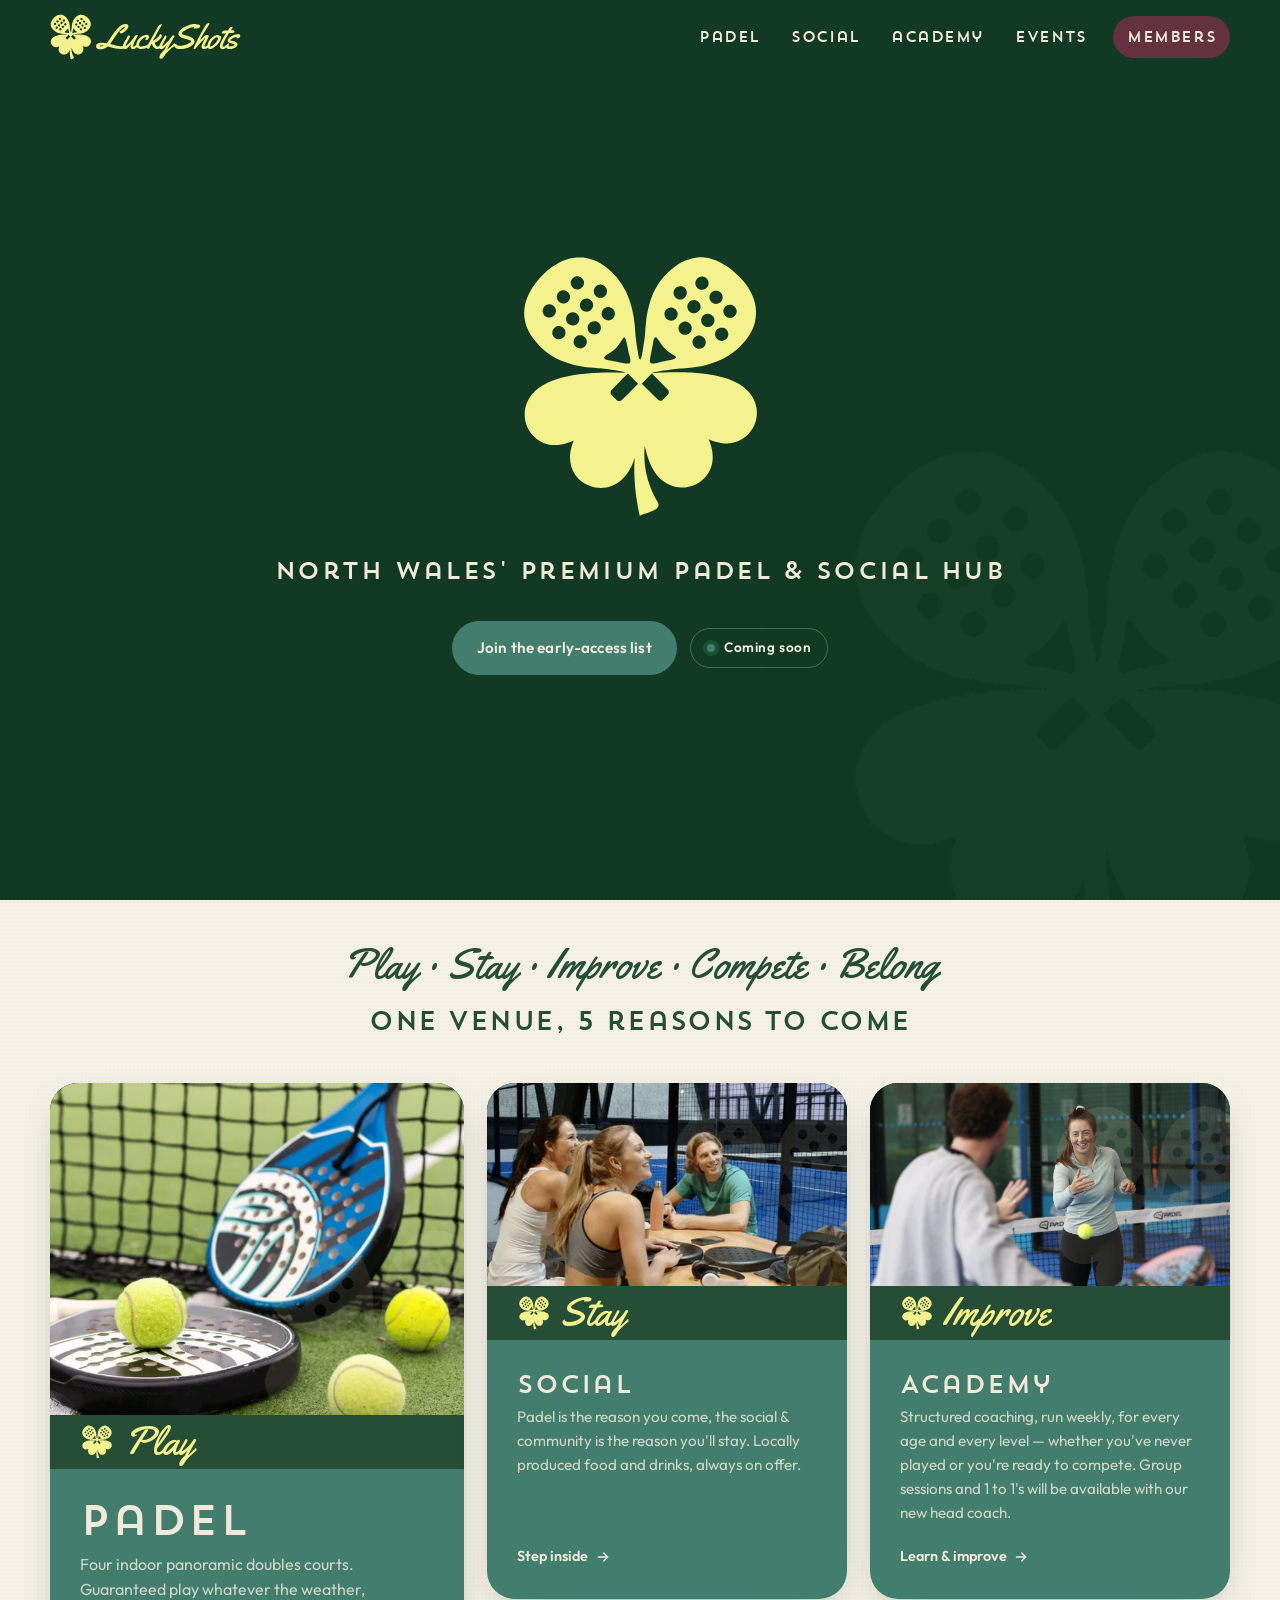
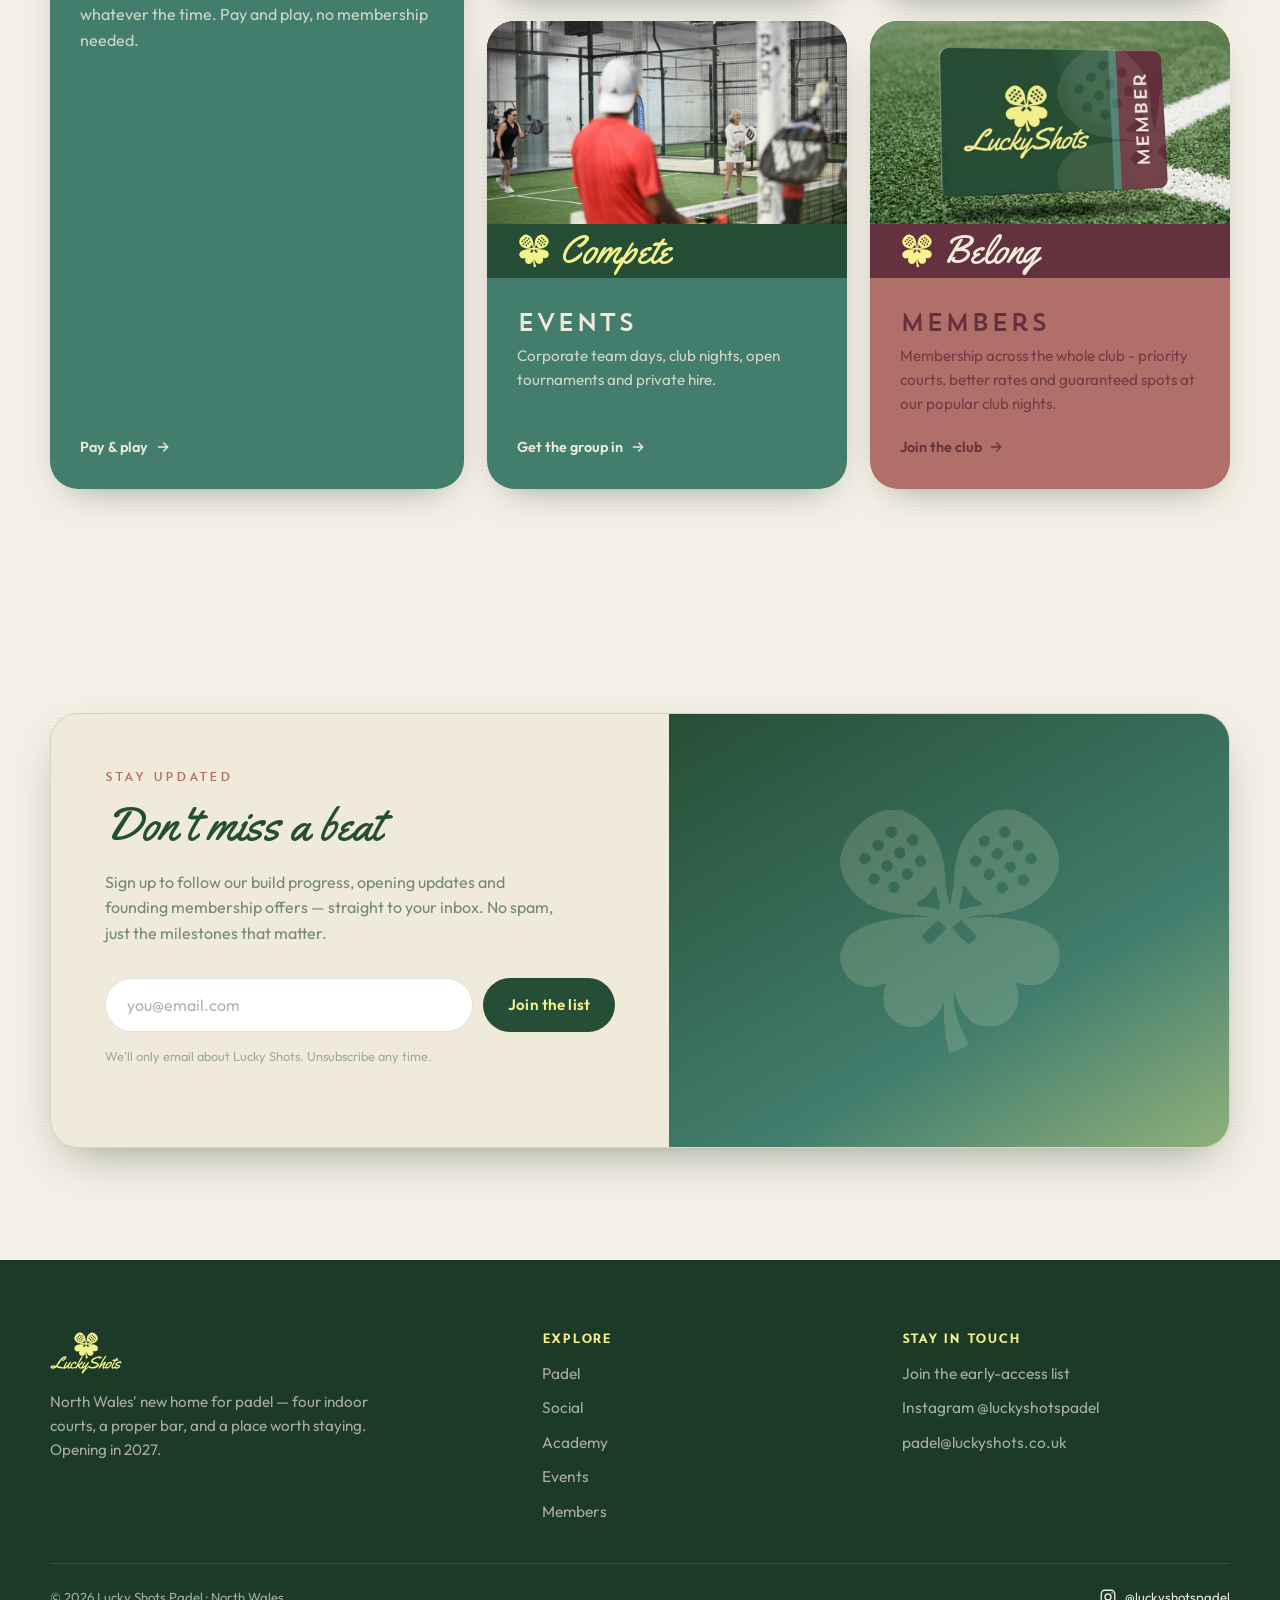
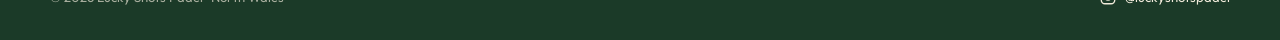
==== index.html @ 957e7056 "Merge pull request #3 from rowl4nd/fix/remove-winter-opening-claim Replace 'this Winter' opening cla" ====
<!DOCTYPE html>
<html lang="en-GB">
<head>
  <meta charset="UTF-8" />
  <meta name="viewport" content="width=device-width, initial-scale=1" />
  <title>Lucky Shots Padel — North Wales · Opening in 2027</title>
  <meta name="description" content="Lucky Shots Padel — four indoor panoramic courts, a proper bar and a place worth staying. North Wales' new home for padel. Coming soon. Join the early-access list." />

  <!-- Social share -->
  <meta property="og:title" content="Lucky Shots Padel — North Wales" />
  <meta property="og:description" content="Four indoor courts, a proper bar, and a place worth staying. Coming soon." />
  <meta property="og:type" content="website" />
  <meta property="og:image" content="assets/favicon-512.png" />
  <meta name="theme-color" content="#012813" />

  <!-- Favicons -->
  <link rel="icon" href="assets/favicon.ico" sizes="any" />
  <link rel="icon" type="image/png" href="assets/favicon-32.png" sizes="32x32" />
  <link rel="apple-touch-icon" href="assets/apple-touch-icon.png" />

  <!-- Fonts: Yellowtail (script) · Outfit (headings + body) -->
  <link rel="preconnect" href="https://fonts.googleapis.com" />
  <link rel="preconnect" href="https://fonts.gstatic.com" crossorigin />
  <link href="https://fonts.googleapis.com/css2?family=Outfit:wght@300;400;500;600;700;800&family=Yellowtail&display=swap" rel="stylesheet" />

  <!-- Structured data: helps Google understand what this page is about -->
  <script type="application/ld+json">
  {
    "@context": "https://schema.org",
    "@type": "SportsActivityLocation",
    "name": "Lucky Shots Padel",
    "description": "Four indoor panoramic padel courts, a bar and social hub coming soon to North Wales.",
    "url": "https://luckyshots.co.uk",
    "sport": "Padel",
    "areaServed": "Colwyn Bay, Conwy, North Wales",
    "sameAs": ["https://instagram.com/luckyshotspadel"]
  }
  </script>

  <script>document.documentElement.classList.add('js');</script>
  <link rel="stylesheet" href="styles.css" />
  <script defer src="components.js"></script>
</head>

<body class="page-home has-video-hero">
  <a class="skip" href="#main">Skip to content</a>

  <site-header></site-header>

  <main id="main">

    <!-- ============ HERO ============ -->
    <section class="hero">
  <!-- no poster: the plain green hero background shows until the video
       (now small enough to load quickly) is ready, avoiding an image
       flash before the video takes over. Still respects
       prefers-reduced-motion -->
  <video class="hero-video" muted loop playsinline preload="auto"></video>
  <script>
    (function(){
      var v = document.currentScript.previousElementSibling;
      var reduced = matchMedia('(prefers-reduced-motion: reduce)').matches;
      if (!reduced) {
        var src = document.createElement('source');
        src.src = 'assets/hero_video.mp4';
        src.type = 'video/mp4';
        v.appendChild(src);
        v.play().catch(function(){});
      }
    })();
  </script>
  <div class="wrap hero-inner">
        <div class="hero-logo anim d1" role="img" aria-label="Lucky Shots Padel"></div>
        <p class="kicker anim d2">north wales' premium padel & social hub</p>
        <div class="hero-cta anim d3">
          <a class="btn btn-hero-cta" href="#join">Join the early-access list</a>
          <span class="open-pill"><span class="dot"></span>Coming soon</span>
        </div>
      </div>
    </section>

<!-- ============ FIVE ARMS (bento) ============ -->
    <section class="section arms-modern">
      <div class="wrap">
        <div class="arms-head-modern reveal">
          <p class="arms-slogan">Play · Stay · Improve · Compete · Belong</p>
          <h2>One venue, 5 reasons to come</h2>
        </div>

        <div class="arms-bento reveal">

          <!-- Play = the feature tile -->
          <a class="bento-card bento-feature" href="play.html" aria-label="Explore Play — four indoor panoramic courts">
            <div class="tile-media">
              <img class="tile-photo" src="assets/cards/play.jpg" alt="Padel at Lucky Shots" loading="lazy" onerror="this.remove()" />
            </div>
            <div class="chip-strip has-clover"><span class="chip-clover" aria-hidden="true"></span><span class="chip">Play</span></div>
            <div class="bento-body">
              <h3>Padel</h3>
              <p>Four indoor panoramic doubles courts. Guaranteed play whatever the weather, whatever the time. Pay and play, no membership needed.</p>
              <span class="bento-link">Pay &amp; play
                <svg viewBox="0 0 24 24" fill="none" stroke="currentColor" stroke-width="2" stroke-linecap="round" stroke-linejoin="round"><line x1="5" y1="12" x2="19" y2="12"/><polyline points="13 6 19 12 13 18"/></svg>
              </span>
            </div>
          </a>

          <!-- the other four -->
          <a class="bento-card" href="social.html" aria-label="Explore Social">
            <div class="tile-media">
              <img class="tile-photo" src="assets/cards/social.jpg" alt="The bar and café at Lucky Shots" loading="lazy" onerror="this.remove()" />
            </div>
            <div class="chip-strip has-clover"><span class="chip-clover" aria-hidden="true"></span><span class="chip">Stay</span></div>
            <div class="bento-body">
              <h3>Social</h3>
              <p>Padel is the reason you come, the social & community is the reason you'll stay. Locally produced food and drinks, always on offer.</p>
              <span class="bento-link">Step inside
                <svg viewBox="0 0 24 24" fill="none" stroke="currentColor" stroke-width="2" stroke-linecap="round" stroke-linejoin="round"><line x1="5" y1="12" x2="19" y2="12"/><polyline points="13 6 19 12 13 18"/></svg>
              </span>
            </div>
          </a>

          <a class="bento-card" href="academy.html" aria-label="Explore Academy">
            <div class="tile-media">
              <img class="tile-photo" src="assets/cards/academy.jpg" alt="Coaching at Lucky Shots Academy" loading="lazy" onerror="this.remove()" />
            </div>
            <div class="chip-strip has-clover"><span class="chip-clover" aria-hidden="true"></span><span class="chip">Improve</span></div>
            <div class="bento-body">
              <h3>Academy</h3>
              <p>Structured coaching, run weekly, for every age and every level — whether you've never played or you're ready to compete. Group sessions and 1 to 1's will be available with our new head coach.</p>
              <span class="bento-link">Learn &amp; improve
                <svg viewBox="0 0 24 24" fill="none" stroke="currentColor" stroke-width="2" stroke-linecap="round" stroke-linejoin="round"><line x1="5" y1="12" x2="19" y2="12"/><polyline points="13 6 19 12 13 18"/></svg>
              </span>
            </div>
          </a>

          <a class="bento-card" href="events.html" aria-label="Explore Events">
            <div class="tile-media">
              <img class="tile-photo" src="assets/cards/events.jpg" alt="Events and club nights at Lucky Shots" loading="lazy" onerror="this.remove()" />
            </div>
            <div class="chip-strip has-clover"><span class="chip-clover" aria-hidden="true"></span><span class="chip">Compete</span></div>
            <div class="bento-body">
              <h3>Events</h3>
              <p>Corporate team days, club nights, open tournaments and private hire.</p>
              <span class="bento-link">Get the group in
                <svg viewBox="0 0 24 24" fill="none" stroke="currentColor" stroke-width="2" stroke-linecap="round" stroke-linejoin="round"><line x1="5" y1="12" x2="19" y2="12"/><polyline points="13 6 19 12 13 18"/></svg>
              </span>
            </div>
          </a>

          <a class="bento-card bento-members" href="members.html" aria-label="Explore Members">
            <div class="tile-media">
              <img class="tile-photo" src="assets/cards/members.jpg" alt="Founding membership at Lucky Shots" loading="lazy" onerror="this.remove()" />
            </div>
            <div class="chip-strip has-clover"><span class="chip-clover" aria-hidden="true"></span><span class="chip">Belong</span></div>
            <div class="bento-body">
              <h3>Members</h3>
              <p>Membership across the whole club - priority courts, better rates and guaranteed spots at our popular club nights.</p>
              <span class="bento-link">Join the club
                <svg viewBox="0 0 24 24" fill="none" stroke="currentColor" stroke-width="2" stroke-linecap="round" stroke-linejoin="round"><line x1="5" y1="12" x2="19" y2="12"/><polyline points="13 6 19 12 13 18"/></svg>
              </span>
            </div>
          </a>

        </div>
      </div>
    </section>

    <!-- ============ STAY UPDATED / MAILING LIST ============ -->
    <section class="section join-modern" id="join">
      <div class="wrap reveal">
        <div class="join-panel">
          <div class="join-panel-copy">
            <span class="tag">Stay updated</span>
            <h2>Don't miss a beat</h2>
            <p>Sign up to follow our build progress, opening updates and founding membership offers — straight to your inbox. No spam, just the milestones that matter.</p>

            <!-- =====================================================
                 SUBSCRIBE FORM — posts to a Cloudflare Pages Function
                 at /api/subscribe, which forwards to Resend. Until that
                 function exists this fails gracefully with the error
                 message below (see the "what else to do" notes).
                 ===================================================== -->
            <form class="mc-form" id="subscribe-form" novalidate>
              <div class="mc-field">
                <label for="mce-EMAIL" class="mc-hp">Email address</label>
                <input type="email" name="EMAIL" id="mce-EMAIL" placeholder="you@email.com" required />
                <button type="submit" class="btn btn-primary" name="subscribe">Join the list</button>
              </div>
              <!-- honeypot: do not remove -->
              <div class="mc-hp" aria-hidden="true">
                <label for="mce-website">Website</label>
                <input type="text" name="website" id="mce-website" tabindex="-1" autocomplete="off" />
              </div>
              <p class="mc-note">We'll only email about Lucky Shots. Unsubscribe any time.</p>
              <p class="mc-success-msg">You're on the list — we'll be in touch 🎾</p>
            </form>
            <script>
              document.getElementById('subscribe-form').addEventListener('submit', function(e){
                e.preventDefault();
                var form = e.target;
                var button = form.querySelector('button[type="submit"]');
                var email = form.querySelector('#mce-EMAIL').value;
                var honeypot = form.querySelector('#mce-website').value;
                if (honeypot) return; // bot caught by honeypot, silently drop
                button.disabled = true;
                button.textContent = 'Joining…';
                fetch('/api/subscribe', {
                  method: 'POST',
                  headers: { 'Content-Type': 'application/json' },
                  body: JSON.stringify({ email: email })
                })
                .then(function(res){ if (!res.ok) throw new Error('request failed'); })
                .then(function(){ form.classList.add('is-success'); })
                .catch(function(){
                  button.disabled = false;
                  button.textContent = 'Join the list';
                  form.querySelector('.mc-note').textContent =
                    "Something went wrong — mind emailing padel@luckyshots.co.uk instead?";
                });
              });
            </script>
          </div>
          <div class="join-panel-visual" aria-hidden="true">
            <img class="tile-photo" src="assets/cards/join.jpg" alt="" loading="lazy" onerror="this.remove()" />
          </div>
        </div>
      </div>
    </section>

  </main>

  <site-footer></site-footer>
</body>
</html>
---- styles.css ----
/* ============================================================
   TREND SANS ONE — self-hosted (files in /fonts/)
   Purchased licence via Fontspring. Do not redistribute.
   ============================================================ */
@font-face {
  font-family: 'trend_sansone';
  src: url('fonts/TrendSans-One-webfont.woff2') format('woff2'),
       url('fonts/TrendSans-One-webfont.woff') format('woff');
  font-weight: normal;
  font-style: normal;
  font-display: swap;
}

/* ============================================================
   LUCKY SHOTS PADEL — shared stylesheet
   Used by every page. Edit design tokens in :root.
   ============================================================ */

/* ---- Fonts (Google Fonts) ----
   Yellowtail  -> display script (brand wordmark / big moments)
   Outfit      -> headings, labels, buttons AND body copy (300/400/600/700)
   Work Sans has been dropped — Outfit reads cleanly at body sizes too,
   and it halves the font-loading weight of every page.
   The <link> lives in each page's <head>.                      */

/* ============================================================
   1. DESIGN TOKENS
   ============================================================ */
:root{
/* Brand colours (six-colour palette) */
  --green:        #264E36;   /* Eden — core brand green */
  --green-deep:   #1B3A28;   /* darkened Eden — gradient / overlay base */
  --green-soft:   #427D6D;   /* Bottle Green — hover / mid / sage surfaces */
  --accent:       #427D6D;   /* action accent (see button fork below) */
  --accent-bright:#F4F28D;   /* Buzzing Bees — labels/highlights on green */
  --accent-deep:  #2F5D50;   /* deep sage — eyebrow text on cream */
  --cream:        #F0EADA;   /* Vanilla Ice */
  --paper:        #F5F1E6;   /* page background (lifted vanilla) */
  --paper-2:      #E9E1CE;   /* panel / card on paper */
  --ink:          #264E36;   /* text on light */
  --ink-60:       rgba(38,78,54,.62);
  --ink-40:       rgba(38,78,54,.40);
  --line:         rgba(38,78,54,.14);
  --cream-60:     rgba(240,234,218,.66);
  --cream-30:     rgba(240,234,218,.28);

  --coral:        #B07069;   /* Brick Dust — reserved for the Social arm only */
  --coral-bright: #BC847D;   /* Brick Dust hover */
  --wine:         #64313E;   /* Burgundy — founding membership / premium, Members arm only */

  /* Default arm theme (Eden). Real per-page overrides now live OUTSIDE
     this :root block (see section 1b) — they were accidentally nested
     in here before, which meant they never applied: nesting a second
     :root{...} inside a :root{...} compiles to a ":root :root" selector
     that matches nothing, so pages with no body[data-arm] (i.e. index)
     had --arm-line etc. completely undefined. */
  --arm:      #264E36;
  --arm-ink:  #F0EADA;
  --arm-line: #264E36;

  /* Clover/rackets mark (cream, transparent bg) — used for watermarks & masks */
  --clover-cream: url("assets/logo-mark.png");
  --clover:       url("assets/logo-mark.png");

  /* Type */
  --f-display:'trend_sansone', "Outfit", system-ui, sans-serif; /* Trend Sans One — labels, card headings, eyebrows */
  --f-script: "Yellowtail", cursive;
  --f-head:   "Outfit", system-ui, sans-serif;
  --f-body:   "Outfit", system-ui, sans-serif;

  /* Spacing / shape */
  --wrap: 1180px;
  --gutter: clamp(1.25rem, 4vw, 3rem);
  --radius: 18px;
  --radius-lg: 28px;
  --shadow: 0 18px 50px -20px rgba(1,26,12,.45);
  --ease: cubic-bezier(.22,.61,.36,1);
}

/* ---- 1b. Per-page stream theme (correctly outside :root) ---- */
body[data-arm="play"]    { --arm:#264E36; --arm-ink:#F0EADA; --arm-line:#264E36; }
body[data-arm="social"]  { --arm:#B07069; --arm-ink:#F0EADA; --arm-line:#B07069; }
body[data-arm="academy"] { --arm:#427D6D; --arm-ink:#F0EADA; --arm-line:#427D6D; }
body[data-arm="events"]  { --arm:#F4F28D; --arm-ink:#264E36; --arm-line:#264E36; }  /* yellow fill, Eden accent */
body[data-arm="members"] { --arm:#64313E; --arm-ink:#F0EADA; --arm-line:#64313E; }

/* Smooth cross-fade between pages (supported in Chrome/Edge/Safari,
   no-ops gracefully in Firefox) */
@view-transition{ navigation: auto; }

/* ============================================================
   2. RESET / BASE
   ============================================================ */
*,*::before,*::after{ box-sizing:border-box; }
html{ -webkit-text-size-adjust:100%; scroll-behavior:smooth; }
@media (prefers-reduced-motion: reduce){ html{ scroll-behavior:auto; } }

body{
  margin:0;
  font-family:var(--f-body);
  font-weight:400;
  color:var(--ink);
  background:var(--paper);
  line-height:1.6;
  -webkit-font-smoothing:antialiased;
  text-rendering:optimizeLegibility;
  /* faint paper grain for warmth */
  background-image:
    radial-gradient(rgba(1,40,19,.022) 1px, transparent 1px);
  background-size:4px 4px;
}

img{ max-width:100%; display:block; height:auto; }
a{ color:inherit; text-decoration:none; }
button{ font:inherit; cursor:pointer; }

h1,h2,h3,h4{ margin:0; line-height:1.05; font-weight:600; }
p{ margin:0; }

::selection{ background:var(--green); color:var(--cream); }

/* skip link for accessibility */
.skip{
  position:absolute; left:-999px; top:0; z-index:200;
  background:var(--green); color:var(--cream); padding:.7rem 1rem;
  border-radius:0 0 10px 0; font-family:var(--f-head);
}
.skip:focus{ left:0; }

:focus-visible{ outline:3px solid var(--accent); outline-offset:3px; border-radius:4px; }

/* ============================================================
   3. LAYOUT HELPERS
   ============================================================ */
.wrap{ width:min(100% - 2*var(--gutter), var(--wrap)); margin-inline:auto; }
.section{ padding-block:clamp(3.5rem, 9vw, 7rem); }
.eyebrow{
  font-family:var(--f-head); font-weight:600; letter-spacing:.22em;
  text-transform:uppercase; font-size:.74rem; color:var(--arm-line);
  display:inline-flex; align-items:center; gap:.55rem;
}
.eyebrow::before{
  content:""; width:1.4em; height:1.4em; flex:0 0 auto;
  background:var(--arm-line);
  -webkit-mask:var(--clover) center/contain no-repeat;
  mask:var(--clover) center/contain no-repeat;
}
/* clover glyph reused as mask (set via inline style on body, see components.js) */

.lede{ font-size:clamp(1.05rem,1.6vw,1.25rem); color:var(--ink-60); max-width:62ch; }

/* ============================================================
   4. BUTTONS
   ============================================================ */
.btn{
  display:inline-flex; align-items:center; gap:.6rem;
  font-family:var(--f-head); font-weight:600; font-size:.95rem;
  letter-spacing:.01em; padding:.85rem 1.5rem; border-radius:999px;
  border:1.5px solid transparent; transition:transform .25s var(--ease),
    background .25s var(--ease), color .25s var(--ease), border-color .25s var(--ease);
  white-space:nowrap;
}
.btn:hover{ transform:translateY(-2px); }
/* NOTE: brick dust (coral) is the Social arm's identity colour only —
   it doesn't appear on buttons/CTAs site-wide any more. The header CTA
   and the join-panel form button now use .btn-cream / .btn-primary,
   keeping green as the dominant colour and yellow/cream doing the
   text-and-accent work the palette is meant for. */

.open-pill .dot{ background:var(--accent-bright); box-shadow:0 0 0 4px rgba(72,181,108,.25); }

.btn-primary{ background:var(--green); color:var(--accent-bright); }
.btn-primary:hover{ background:var(--green-soft); color:#fff; }
.btn-cream{ background:var(--cream); color:var(--green); }
.btn-cream:hover{ background:#fff; }
.btn-wine{ background:var(--wine); color:var(--cream); }
.btn-wine:hover{ background:#7a3f4d; color:var(--accent-bright); }
.hdr-nav a.btn-wine{ color:var(--cream); }
.hdr-nav a.btn-wine:hover{ color:var(--accent-bright); }
.hdr-nav a.btn-wine[aria-current="page"]{ background:var(--cream); color:var(--wine); }
.btn-hero-cta{ background:var(--green-soft); color:var(--cream); }
.btn-hero-cta:hover{ background:var(--green); color:var(--cream); }
.btn-ghost{ border-color:currentColor; color:var(--green); }
.btn-ghost:hover{ background:var(--green); color:var(--cream); border-color:var(--green); }
.btn-ghost-cream{ border-color:var(--cream-60); color:var(--cream); }
.btn-ghost-cream:hover{ background:var(--cream); color:var(--green); border-color:var(--cream); }

/* ============================================================
   5. HEADER (rendered by <site-header> in components.js)
   ============================================================ */
site-header{ display:block; }
site-header:not(:defined), site-footer:not(:defined) { display: block; min-height: 74px; background: var(--green); }
.stage-heading { font-family: var(--f-head); font-weight: 600; font-size: clamp(1.8rem, 4vw, 2.8rem); margin-top: .7rem; }
.hdr{
  position:sticky; top:0; z-index:100;
  background:var(--green);
  color:var(--cream);
  border-bottom:1px solid rgba(253,244,203,.10);
  transition:background-color .35s var(--ease), border-color .35s var(--ease), box-shadow .35s var(--ease);
}
/* Pages with a full-screen video hero: header floats transparently over
   the video, and solidifies once you've scrolled past it (scroll toggle
   in components.js). Other inner pages keep the normal solid sticky
   header — their flat arm-colour heroes don't have the contrast
   headroom for this. Add class="has-video-hero" to <body> to opt in. */
body.has-video-hero .hdr{
  position:fixed; left:0; right:0;
  background:transparent; border-bottom-color:transparent;
}
body.has-video-hero .hdr.scrolled{
  background:var(--green);
  border-bottom-color:rgba(253,244,203,.10);
  box-shadow:0 8px 30px -14px rgba(1,26,12,.5);
}
.hdr-row{
  display:flex; align-items:center; justify-content:space-between;
  gap:1rem; height:74px;
}
.hdr-logo{
            display:block;
            height:clamp(2.4rem,3.6vw,3.4rem);
            width:clamp(170px,16vw,240px);
            background:var(--accent-bright);
            -webkit-mask-image:url("assets/logo_header.svg");
            -webkit-mask-repeat:no-repeat; -webkit-mask-position:left center; -webkit-mask-size:contain;
            mask-image:url("assets/logo_header.svg");
            mask-repeat:no-repeat; mask-position:left center; mask-size:contain;
          }
.hdr-nav{ display:flex; align-items:center; gap:.35rem; }
.hdr-nav a{
  font-family:var(--f-display); font-weight:normal; font-size:.93rem;
  text-transform:lowercase; letter-spacing:.04em;
  color:var(--cream); padding:.5rem .8rem; border-radius:999px;
  transition:color .2s var(--ease), background .2s var(--ease);
}
/* CTA button keeps its own type treatment — no lowercase override */
.hdr-nav a.btn-cream{
  font-family:var(--f-head); font-weight:600; text-transform:none; letter-spacing:.01em;
}
.hdr-nav a:hover{ color:#fff; }
.hdr-nav a[aria-current="page"]{ color:var(--green); background:var(--cream); }
.hdr-cta{ margin-left:.5rem; }

/* mobile nav */
.hdr-burger{
  display:none; background:none; border:0; color:var(--cream);
  padding:.4rem; line-height:0;
}
.hdr-burger svg{ width:28px; height:28px; }
@media (max-width:880px){
  .hdr-burger{ display:inline-flex; }
  .hdr-nav{
    position:absolute; left:0; right:0; top:74px;
    flex-direction:column; align-items:stretch; gap:.2rem;
    background:var(--green-deep); padding:1rem var(--gutter) 1.5rem;
    border-bottom:1px solid rgba(253,244,203,.12);
    transform:translateY(-12px); opacity:0; pointer-events:none;
    transition:opacity .25s var(--ease), transform .25s var(--ease);
  }
  .hdr-nav.open{ transform:none; opacity:1; pointer-events:auto; }
  .hdr-nav a{ font-size:1.05rem; padding:.7rem .6rem; }
  .hdr-nav a[aria-current="page"]{ background:transparent; color:var(--cream); }
  .hdr-cta{ margin:.6rem 0 0; }
}

/* ============================================================
   6. HERO
   ============================================================ */
.hero{
  position:relative; overflow:hidden;
  background:var(--green); color:var(--cream);
  min-height:100vh; min-height:100svh; min-height:100dvh;
  display:flex; align-items:center; justify-content:center;
  padding-block:clamp(2rem,6vw,4rem);
}
.hero::after{ /* large faint clover motif */
  content:""; position:absolute; right:-6%; bottom:-12%;
  width:min(46vw,520px); aspect-ratio:266/295;
  background:var(--clover-cream) center/contain no-repeat;
  opacity:.06; pointer-events:none;
}
.hero-video{
  position:absolute; inset:0;
  width:100%; height:100%;
  object-fit:cover;
  z-index:0;
}

.hero::before{
  content:""; position:absolute; inset:0;
  background:rgba(1,40,19,.55);
  z-index:1; pointer-events:none;
}

.hero-inner{ position:relative; z-index:2; text-align:center; }
.hero .kicker{
  font-family:var(--f-display); font-weight:normal; letter-spacing:.06em;
  text-transform:none; font-size:clamp(1.15rem,2vw,1.5rem); color:var(--cream);
  text-align:center;
  display:block;
}
.hero-logo{
  display:block;
  width:clamp(280px, 56vw, 580px); aspect-ratio:582/272; height:auto; margin:1.6rem auto 1.8rem;
  background: var(--accent-bright);
  -webkit-mask-image:url("assets/lucky_shots_clover.svg");
  -webkit-mask-repeat:no-repeat; -webkit-mask-position:center; -webkit-mask-size:contain;
  -webkit-mask-mode:alpha;
  mask-image:url("assets/lucky_shots_clover.svg");
  mask-repeat:no-repeat; mask-position:center; mask-size:contain;
  mask-mode:alpha;
}
.hero-clover{
  display:block;
  width:clamp(130px,26vw,270px); aspect-ratio:1/1; margin:0 auto 1.1rem;
  background:var(--accent-bright);
  -webkit-mask:url("assets/lucky_shots_clover.svg") center/contain no-repeat;
  mask:url("assets/lucky_shots_clover.svg") center/contain no-repeat;
}
.hero-slogan{
  font-family:var(--f-script); font-weight:400;
  font-size:clamp(1.05rem,5vw,2.6rem); color:var(--accent-bright);
  white-space:nowrap; text-align:center;
  margin:0 auto 1rem;
}
.hero .tagline{
  font-family:var(--f-display); font-weight:normal;
  font-size:clamp(1.15rem,2vw,1.5rem); max-width:34ch;
  margin:1.4rem auto 0; color:var(--cream); line-height:1.4;
}
.hero-title{
  font-family:var(--f-display); font-weight:normal; text-transform:lowercase;
  font-size:clamp(2.6rem,8vw,5.5rem); line-height:.95; letter-spacing:.02em;
  color:var(--cream); margin:0;
}
.hero .sub{ margin:.9rem auto 0; color:var(--cream-60); max-width:50ch; }
.hero-cta{ display:flex; flex-wrap:wrap; gap:.8rem; margin-top:2rem; align-items:center; justify-content:center; }
.hero .open-pill{
  display:inline-flex; align-items:center; gap:.55rem;
  font-family:var(--f-head); font-weight:600; font-size:.85rem;
  letter-spacing:.04em; color:var(--cream);
  border:1px solid var(--cream-30); border-radius:999px; padding:.5rem 1rem;
}
.hero .open-pill .dot{ width:.55rem; height:.55rem; border-radius:50%; background:var(--accent); box-shadow:0 0 0 4px rgba(58,163,94,.25); }

/* ============================================================
   7. INTRO
   ============================================================ */
.intro h2{
  font-family:var(--f-head); font-weight:300;
  font-size:clamp(1.6rem,3.6vw,2.7rem); line-height:1.18; max-width:20ch;
  margin-top:1rem;
}
.intro h2 b{ font-weight:600; }
.intro .script{ font-family:var(--f-script); color:var(--accent-deep); font-weight:400; font-size:1.4em; line-height:.85; vertical-align:middle; }

/* ============================================================
   8. ARMS
   ============================================================ */
.arms-head{ display:flex; flex-wrap:wrap; gap:1rem 2rem; align-items:end; justify-content:space-between; }
.arms-head h2{ font-family:var(--f-head); font-weight:600; font-size:clamp(1.8rem,4vw,2.8rem); }

/* Social feature panel (the soul — most visual weight) */
.social-feature{
  display:block;
  margin-top:2.5rem; background:var(--green); color:var(--cream);
  border-radius:var(--radius-lg); padding:clamp(1.8rem,4vw,3.2rem);
  position:relative; overflow:hidden; box-shadow:var(--shadow);
}
.social-feature::before{
  content:""; position:absolute; inset:0;
  background:
    radial-gradient(120% 90% at 100% 0%, rgba(58,163,94,.28), transparent 60%),
    radial-gradient(80% 70% at 0% 100%, rgba(253,244,203,.08), transparent 55%);
  pointer-events:none;
}
.social-feature::after{
  content:""; position:absolute; right:-4%; top:-30%;
  width:min(38vw,360px); aspect-ratio:266/295;
  background:var(--clover-cream) center/contain no-repeat; opacity:.07;
}
.social-feature .inner{ position:relative; z-index:2; max-width:54ch; }
.social-feature .tag{ font-family:var(--f-head); font-weight:600; letter-spacing:.2em; text-transform:uppercase; font-size:.74rem; color:var(--accent-bright); }
.social-feature h3{ font-family:var(--f-script); font-weight:400; font-size:clamp(2.4rem,6vw,4rem); margin:.15em 0 .3em; }
.social-feature p{ color:var(--cream); opacity:.86; font-size:clamp(1rem,1.5vw,1.15rem); }
.social-feature .more{ margin-top:1.6rem; }

/* ============================================================
   9. PARTNERS TEASE
   ============================================================ */
.partners{ text-align:center; }
.partners .eyebrow{ justify-content:center; }
.partners h2{ font-family:var(--f-script); font-weight:400; font-size:clamp(1.9rem,5vw,3rem); margin-top:.4rem; color:var(--green); }
.partners p{ color:var(--ink-60); max-width:46ch; margin:.8rem auto 0; }
.partners-row{ display:flex; gap:clamp(1rem,4vw,3rem); justify-content:center; flex-wrap:wrap; margin-top:2rem; }
.partner-chip{
  width:64px; height:64px; border-radius:50%;
  border:1.5px dashed var(--ink-40);
  display:grid; place-items:center; opacity:.55;
}
.partner-chip span{
  width:30px; height:30px; background:var(--ink-40);
  -webkit-mask:var(--clover) center/contain no-repeat;
  mask:var(--clover) center/contain no-repeat;
}

/* ============================================================
   10. STAGE BLOCK (opening / location — switch via STAGE)
   ============================================================ */
.stage{ background:var(--green); color:var(--cream); text-align:center; }
.stage .eyebrow{ color:var(--accent-bright); justify-content:center; }
.stage .eyebrow::before{ background:var(--accent-bright); }
.stage h2{ font-family:var(--f-head); font-weight:600; font-size:clamp(1.8rem,5vw,3rem); margin-top:.6rem; }
.stage p{ color:var(--cream-60); max-width:50ch; margin:1rem auto 0; }
/* show/hide by stage — driven by body[data-stage] (components.js) */
.stage-approved,.stage-live{ display:none; }
body[data-stage="approved"] .stage-teaser{ display:none; }
body[data-stage="approved"] .stage-approved{ display:revert; }
body[data-stage="live"] .stage-teaser{ display:none; }
body[data-stage="live"] .stage-live{ display:revert; }
body[data-stage="live"] .stage-approved{ display:revert; }

/* ============================================================
   11. JOIN / MAILING LIST
   ============================================================ */
/* Mailing-list form — now posts to a Cloudflare Pages Function
   (/api/subscribe) that forwards to Resend, instead of Mailchimp */
.mc-form{ position:relative; z-index:2; }
.mc-field{ display:flex; gap:.6rem; flex-wrap:wrap; }
.mc-form input[type=email]{
  flex:1 1 220px; min-width:0;
  font-family:var(--f-body); font-size:1rem; color:var(--green);
  background:var(--cream); border:1.5px solid transparent; border-radius:999px;
  padding:.95rem 1.3rem;
}
.mc-form input[type=email]::placeholder{ color:rgba(1,40,19,.5); }
.mc-form input[type=email]:focus{ outline:none; border-color:var(--accent); }
.mc-form .btn{ flex:0 0 auto; }
.mc-note{ font-size:.8rem; color:var(--cream-60); margin-top:.9rem; }
.mc-form.is-success .mc-field,
.mc-form.is-success .mc-note{ display:none; }
.mc-success-msg{ display:none; font-family:var(--f-head); font-weight:600; }
.mc-form.is-success .mc-success-msg{ display:block; }
/* honeypot (anti-bot) — keep off-screen */
.mc-hp{ position:absolute; left:-5000px; }

/* ============================================================
   12. FOOTER (rendered by <site-footer>)
   ============================================================ */
site-footer{ display:block; }
.ftr{ background:var(--green-deep); color:var(--cream); }
.ftr-top{
  display:grid; grid-template-columns:1.4fr 1fr 1fr; gap:2rem;
  padding-block:clamp(3rem,6vw,4.5rem) 2.5rem;
}
@media (max-width:780px){ .ftr-top{ grid-template-columns:1fr; gap:2.2rem; } }
.ftr-logo-mark{
  display:block;
  height:42px; width:auto; aspect-ratio:582/272;
  margin-bottom:1rem;
  background: var(--accent-bright);
  -webkit-mask-image:url("assets/lucky_shots_cream.svg");
  -webkit-mask-repeat:no-repeat; -webkit-mask-position:left center; -webkit-mask-size:contain;
  mask-image:url("assets/lucky_shots_cream.svg");
  mask-repeat:no-repeat; mask-position:left center; mask-size:contain;
}
.ftr-logo p{ color:var(--cream-60); max-width:34ch; font-size:.95rem; }
.ftr h4{ font-family:var(--f-head); font-weight:600; font-size:.78rem; letter-spacing:.18em; text-transform:uppercase; color:var(--accent-bright); margin-bottom:1rem; }
.ftr-links{ display:flex; flex-direction:column; gap:.6rem; }
.ftr-links a{ color:var(--cream-60); font-size:.97rem; transition:color .2s var(--ease); width:fit-content; }
.ftr-links a:hover{ color:var(--cream); }
.ftr-bottom{
  border-top:1px solid rgba(253,244,203,.12); padding-block:1.4rem 2rem;
  display:flex; flex-wrap:wrap; gap:.6rem 1.5rem; align-items:center; justify-content:space-between;
  font-size:.82rem; color:var(--cream-60);
}
.ftr-bottom .ig{ display:inline-flex; align-items:center; gap:.5rem; color:var(--cream); }
.ftr-bottom .ig svg{ width:18px; height:18px; }

/* ============================================================
   13. SCROLL REVEAL (progressive enhancement)
   ============================================================ */
.reveal{ opacity:1; transform:none; }
.js .reveal{ opacity:0; transform:translateY(22px); transition:opacity .7s var(--ease), transform .7s var(--ease); }
.js .reveal.in{ opacity:1; transform:none; }
@media (prefers-reduced-motion: reduce){
  .js .reveal{ opacity:1; transform:none; transition:none; }
}

/* staggered hero load */
.hero .anim{ opacity:0; transform:translateY(18px); animation:rise .8s var(--ease) forwards; }
.hero .anim.d1{ animation-delay:.05s; }
.hero .anim.d2{ animation-delay:.18s; }
.hero .anim.d3{ animation-delay:.30s; }
.hero .anim.d4{ animation-delay:.42s; }
.hero .anim.d5{ animation-delay:.54s; }
@keyframes rise{ to{ opacity:1; transform:none; } }
@media (prefers-reduced-motion: reduce){
  .hero .anim{ opacity:1; transform:none; animation:none; }
}

/* ============================================================
   INNER PAGE COMPONENTS (shared across all inner pages)
   ============================================================ */

/* ---- Page hero (inner pages) ---- */
.page-hero{
  background:var(--green); color:var(--cream); text-align:center;
  padding-block:clamp(3rem,7vw,5.5rem) clamp(3.5rem,8vw,6rem);
  position:relative; overflow:hidden;
}
.page-hero::after{
  content:""; position:absolute; right:-5%; bottom:-20%;
  width:min(38vw,420px); aspect-ratio:266/295;
  background:var(--clover-cream) center/contain no-repeat;
  opacity:.06; pointer-events:none;
}
.page-hero-inner{ position:relative; z-index:2; }
.page-hero .eyebrow{ color:var(--cream-60); justify-content:center; margin-bottom:.8rem; }
.page-hero .eyebrow::before { display: none; }
.page-hero-logo{
  display:block;
  width:clamp(180px,36vw,380px);
  aspect-ratio:582/272;
  height:auto;
  margin:0 auto;
  background:var(--arm-ink);
  -webkit-mask:url("assets/lucky_shots_clover.svg") center/contain no-repeat;
  mask:url("assets/lucky_shots_clover.svg") center/contain no-repeat;
}
.page-hero h1{
  font-family:var(--f-display); font-weight:normal; text-transform:lowercase;
  font-size:clamp(1.6rem,5.5vw,3.5rem); line-height:.95; margin:0 0 .25em; color:var(--cream);
  letter-spacing:.04em;
}
/* Yellowtail script used in eyebrow brand name */
.page-hero .eyebrow-script{
  font-family:var(--f-script); font-weight:400; font-size:5em;
  text-transform:none; letter-spacing:0; color:var(--cream-20);
  line-height:1; vertical-align:middle;
}
.page-hero .tagline{
  font-size:clamp(1.05rem,1.8vw,1.3rem); max-width:44ch; margin:0 auto;
  color:var(--cream); opacity:.88; line-height:1.5;
}
.page-hero-pills{ display:flex; gap:.8rem; justify-content:center; flex-wrap:wrap; margin-top:1.6rem; }
.page-hero .open-pill{
  display:inline-flex; align-items:center; gap:.55rem;
  font-family:var(--f-head); font-weight:600; font-size:.85rem; letter-spacing:.04em; color:var(--cream);
  border:1px solid var(--cream-30); border-radius:999px; padding:.5rem 1rem;
}
.page-hero .dot{ width:.55rem; height:.55rem; border-radius:50%; background:var(--arm-line); box-shadow:0 0 0 4px rgba(38,78,54,.25); }

/* ---- Pillar grid (3-col) ---- */
.pillar-grid{
  display:grid; grid-template-columns:repeat(3,1fr);
  gap:clamp(.9rem,2vw,1.6rem); margin-top:2.8rem;
}
@media(max-width:800px){ .pillar-grid{ grid-template-columns:1fr; } }
.pillar-card{
  background:var(--green-soft); border:none;
  border-radius:var(--radius);
  padding:clamp(1.5rem,3vw,2.2rem);
}
.pillar-card .lbl{
   font-family:var(--f-head); font-weight:700; 
   font-size:.76rem; letter-spacing:.2em; color:var(--cream); opacity:.85; text-transform:uppercase; 
}
.pillar-card h3{
  font-family:var(--f-script); font-weight:400;
  font-size:clamp(1.9rem,3.5vw,2.6rem); margin:.15em 0 .4em; color:var(--cream);
}
.pillar-card p{ color:var(--cream); opacity:.85; font-size:.97rem; line-height:1.65; }
.pillar-card .note{
  display:inline-flex; align-items:center; gap:.4rem;
  margin-top:1.2rem; font-family:var(--f-head); font-weight:600;
  font-size:.82rem; color:var(--cream); opacity:.7; font-style:italic;
}

/* ---- Vibe / typographic statement panel ---- */
.vibe{
  background:var(--green); color:var(--cream); text-align:center;
  position:relative; overflow:hidden;
}
.vibe::before{
  content:""; position:absolute; inset:0;
  background:radial-gradient(80% 80% at 50% 50%, rgba(58,163,94,.18), transparent 65%);
  pointer-events:none;
}
.vibe::after{
  content:""; position:absolute; inset:0;
  background:var(--clover-cream) center/min(300px,40vw) auto no-repeat;
  opacity:.05; pointer-events:none;
}
.vibe-inner{ position:relative; z-index:2; max-width:900px; margin-inline:auto; }
.vibe blockquote{
  font-family:var(--f-script); font-weight:400;
  font-size:clamp(2.4rem,7vw,5rem); line-height:1.1;
  margin:0 0 .5em; color:var(--cream);
}
.vibe cite{
  font-style:normal; font-family:var(--f-head); font-weight:500;
  font-size:.9rem; letter-spacing:.1em; color:var(--cream-60);
}

/* ---- Join band (inner pages — links to home#join) ---- */
.join-band{
  background:var(--paper-2); border-top:1px solid var(--line); text-align:center;
}
.join-band-card{
  background:var(--green); color:var(--cream); border-radius:var(--radius-lg);
  padding:clamp(2rem,5vw,3.4rem); position:relative; overflow:hidden;
  box-shadow:var(--shadow);
}
.join-band-card::after{
  content:""; position:absolute; right:-5%; bottom:-30%;
  width:min(30vw,280px); aspect-ratio:266/295;
  background:var(--clover-cream) center/contain no-repeat; opacity:.07;
}
.join-band-card > *{ position:relative; z-index:2; }
.join-band-card .tag{
  font-family:var(--f-head); font-weight:600; letter-spacing:.2em;
  text-transform:uppercase; font-size:.74rem; color:var(--accent-bright);
}
.join-band-card h2{
  font-family:var(--f-script); font-weight:400;
  font-size:clamp(2rem,5vw,3rem); margin:.2em 0 .5em;
}
.join-band-card p{ color:var(--cream); opacity:.85; max-width:48ch; margin:0 auto 1.8rem; }

/* atmosphere two-col grid on Social page */
.atmos-grid{ display:grid; grid-template-columns:1fr 1fr; gap:clamp(2rem,5vw,5rem); align-items:center; }
@media(max-width:720px){ .atmos-grid{ grid-template-columns:1fr; } }

/* ---- Spec / feature list (Play page) ---- */
.spec-list{ margin-top:2.8rem; }
.spec-item{
  display:grid; grid-template-columns:minmax(160px,220px) 1fr;
  gap:1rem clamp(1.5rem,4vw,4rem); align-items:start;
  padding:1.6rem 0; border-top:1px solid var(--line);
}
.spec-item:last-child{ border-bottom:1px solid var(--line); }
.spec-item .spec-label{
  font-family:var(--f-head); font-weight:700;
  font-size:clamp(.95rem,1.5vw,1.1rem); color:var(--green);
  padding-top:.15rem;
}
.spec-item .spec-label .num{
  display:block; font-size:.72rem; letter-spacing:.18em;
  color:var(--accent-deep); text-transform:uppercase; margin-bottom:.3rem;
}
.spec-item p{ color:var(--ink-60); font-size:.97rem; line-height:1.65; margin:0; }
@media(max-width:620px){ .spec-item{ grid-template-columns:1fr; gap:.5rem; } }

/* ---- Level cards (Play page) ---- */
.level-grid{
  display:grid; grid-template-columns:repeat(3,1fr);
  gap:clamp(.9rem,2vw,1.4rem); margin-top:2.4rem;
}
@media(max-width:780px){ .level-grid{ grid-template-columns:1fr; } }
.level-card{
  background:var(--green-soft); color:var(--cream);
  border-radius:var(--radius); padding:clamp(1.4rem,3vw,2rem);
  position:relative; overflow:hidden;
}
.level-card::after{
  content:""; position:absolute; right:-12%; bottom:-20%;
  width:70%; aspect-ratio:266/295;
  background:var(--clover-cream) center/contain no-repeat; opacity:.07;
}
.level-card .num{
  font-family:var(--f-head); font-weight:700; font-size:.74rem;
  letter-spacing:.18em; color:var(--accent-bright); margin-bottom:.6rem;
}
.level-card h3{
  font-family:var(--f-head); font-weight:700;
  font-size:clamp(1.2rem,2vw,1.5rem); margin:0 0 .55rem; color:var(--cream);
}
.level-card p{ color:var(--cream); opacity:.82; font-size:.95rem; line-height:1.6; margin:0; }

/* ---- Booking panel (stage-aware) ---- */
.booking-panel{
  background:var(--paper-2); border:1px solid var(--line);
  border-radius:var(--radius-lg); padding:clamp(1.8rem,4vw,3rem);
  margin-top:3rem;
}
.booking-panel .bp-head{
  font-family:var(--f-head); font-weight:600; font-size:.78rem;
  letter-spacing:.18em; text-transform:uppercase; color:var(--accent-deep);
  margin-bottom:.8rem;
}
.booking-panel h3{
  font-family:var(--f-head); font-weight:600;
  font-size:clamp(1.4rem,2.5vw,2rem); color:var(--green); margin:0 0 .6rem;
}
.booking-panel p{ color:var(--ink-60); max-width:52ch; margin:0 0 1.4rem; }

/* ---- Programme grid (Academy — 2x2) ---- */
.prog-grid{
  display:grid; grid-template-columns:repeat(2,1fr);
  gap:clamp(.9rem,2vw,1.4rem); margin-top:2.4rem;
}
@media(max-width:640px){ .prog-grid{ grid-template-columns:1fr; } }
.prog-card{
  background:var(--green-soft); color:var(--cream);
  border-radius:var(--radius); padding:clamp(1.5rem,3vw,2.2rem);
  position:relative; overflow:hidden;
}
.prog-card::after{
  content:""; position:absolute; right:-10%; bottom:-20%;
  width:60%; aspect-ratio:266/295;
  background:var(--clover-cream) center/contain no-repeat; opacity:.07;
}
.prog-card .lbl{
  font-family:var(--f-head); font-weight:700; font-size:.74rem;
  letter-spacing:.18em; color:var(--accent-bright); display:block; margin-bottom:.5rem;
}
.prog-card h3{
  font-family:var(--f-head); font-weight:700;
  font-size:clamp(1.2rem,2vw,1.5rem); margin:0 0 .55rem; color:var(--cream);
  position:relative; z-index:2;
}
.prog-card p{
  color:var(--cream); opacity:.82; font-size:.95rem;
  line-height:1.6; margin:0; position:relative; z-index:2;
}
.prog-card .tags, .bento-body .tags{
  display:flex; flex-wrap:wrap; gap:.4rem; margin-top:1rem;
  position:relative; z-index:2;
}
.prog-card .tag-chip, .bento-body .tag-chip{
  font-family:var(--f-head); font-size:.76rem; font-weight:600;
  border:1px solid var(--cream-30); border-radius:999px;
  padding:.25rem .75rem; color:var(--cream);
}

/* ============================================================
   TREND SANS ONE — display font application
   Applied to labels, eyebrows, card headings and spec labels.
   Everything needing multiple weights stays on Outfit.
   ============================================================ */
.eyebrow,
.spec-item .spec-label,
.social-feature .tag,
.pillar-card .lbl,
.pillar-card h3,
.prog-card .lbl,
.prog-card h3,
.level-card .num,
.level-card h3,
.join-copy .tag,
.join-band-card .tag,
.booking-panel .bp-head,
.ftr h4{
  font-family: var(--f-display);
  letter-spacing: .06em;
}

/* Eyebrows keep their tighter tracking */
.eyebrow{ letter-spacing: .2em; }

/* Arms heading — Yellowtail script */
.arms-head h2{
  font-family: var(--f-script);
  font-weight: 400;
  font-size: clamp(2.2rem,5vw,3.5rem);
  letter-spacing: 0;
}

/* Social feature panel heading — Trend Sans */
.social-feature h3{
  font-family: var(--f-display);
  font-size: clamp(2.4rem,6vw,4rem);
  letter-spacing: .06em;
}

/* ============================================================
   PER-PAGE STREAM THEME — full-page override for body[data-arm]
   ============================================================ */
body[data-arm] .page-hero,
body[data-arm] .vibe,
body[data-arm] .stage,
body[data-arm] .join-band-card{ background:var(--arm); color:var(--arm-ink); }

body[data-arm] .page-hero h1,
body[data-arm] .page-hero .open-pill,
body[data-arm] .vibe blockquote,
body[data-arm] .stage h2,
body[data-arm] .join-band-card h2{ color:var(--arm-ink); }

body[data-arm] .page-hero .tagline,
body[data-arm] .vibe cite,
body[data-arm] .stage p,
body[data-arm] .join-band-card p{ color:var(--arm-ink); opacity:.82; }

body[data-arm] .page-hero .open-pill{ border-color:var(--arm-ink); }
body[data-arm] .stage .eyebrow,
body[data-arm] .join-band-card .tag{ color:var(--arm-ink); }
body[data-arm] .stage .eyebrow::before{ background:var(--arm-ink); }
body[data-arm] .vibe::before{ background:none; }
body[data-arm] .partners h2{ color:var(--arm-line); }

/* ============================================================
   15. MEMBERS PAGE — burgundy + brick dust only, no green/yellow
   (hero excluded — left on its existing per-arm styling)
   ============================================================ */
body[data-arm="members"]{
  background: var(--coral);
  background-image: radial-gradient(rgba(100,49,62,.06) 1px, transparent 1px);
  background-size:4px 4px;
}
/* Cards elsewhere now default to bottle green (see pillar-card rule) —
   Members keeps its own burgundy identity, so it needs an explicit override. */
body[data-arm="members"] .pillar-card{ background: var(--wine); }

/* Founding-membership pitch card: swap green+yellow for burgundy+cream */
body[data-arm="members"] .social-feature{ background: var(--wine); }
body[data-arm="members"] .social-feature::before{
  background:
    radial-gradient(120% 90% at 100% 0%, rgba(176,112,105,.35), transparent 60%),
    radial-gradient(80% 70% at 0% 100%, rgba(240,234,218,.08), transparent 55%);
}
body[data-arm="members"] .social-feature .tag{ color: var(--cream); }
body[data-arm="members"] .btn-ghost-cream:hover{ color: var(--wine); }

/* Join band CTA: cream button, burgundy text instead of green */
body[data-arm="members"] .join-band-card .btn-cream{ color: var(--wine); }
body[data-arm="members"] .join-band-card .btn-cream:hover{ color: var(--wine); }

/* ============================================================
   14. HOME PAGE REDESIGN — 2026 refresh
   Cream page background throughout (site default). Cards stay
   bottle green; a dark-green "title strip" carries the yellow
   section eyebrow / card chip labels. New pages get their own
   numbered block like this one as we work through the site.
   ============================================================ */

/* ---- Arms heading ---- */
.arms-modern{ position:relative; padding-top:clamp(1.2rem,3vw,2rem); }
.section-title-strip{
  width:fit-content; margin:0 auto;
  background:var(--green); border-radius:999px;
  padding:.65rem 2.2rem;
}
.section-title-strip .eyebrow{
  justify-content:center; color:var(--accent-bright); margin:0 auto;
  font-family:var(--f-script); font-weight:400; text-transform:none;
  letter-spacing:0; font-size:clamp(2.4rem,4.4vw,3.3rem); display:inline-flex;
}
.section-title-strip .eyebrow::before{ background:var(--accent-bright); width:1em; height:1em; }
.arms-head-modern{ text-align:center; max-width:60rem; margin-inline:auto; }
.arms-slogan{
  font-family:var(--f-script); font-weight:400;
  font-size:clamp(1.05rem,5vw,2.6rem); color:var(--green);
  white-space:nowrap; margin:0;
}
.arms-head-modern h2{ white-space:nowrap; }
.arms-head-modern h2{
  font-family:var(--f-display); font-weight:normal; color:var(--green);
  font-size:clamp(.75rem,4.5vw,1.6rem); margin-top:.6rem; letter-spacing:.02em;
}

/* ---- Bento grid ---- */
.arms-bento{
  margin-top:3rem;
  display:grid;
  grid-template-columns: 1.15fr 1fr 1fr;
  grid-template-rows: auto auto;
  gap: clamp(1rem,2vw,1.4rem);
}
.bento-feature{ grid-row: 1 / 3; }
@media (max-width:900px){
  .arms-bento{ grid-template-columns:1fr 1fr; }
  .bento-feature{ grid-column:1 / 3; grid-row:auto; }
}
@media (max-width:640px){
  .arms-bento{ grid-template-columns:1fr; }
  .bento-feature{ grid-column:1; }
}

.bento-card{
  position:relative; display:flex; flex-direction:column;
  background: var(--green-soft);
  border-radius: var(--radius-lg);
  overflow:hidden;
  box-shadow: 0 14px 40px -22px rgba(1,26,12,.55);
  transition: transform .5s var(--ease), box-shadow .5s var(--ease);
}
.bento-card:hover{ transform:translateY(-6px); box-shadow:0 26px 60px -22px rgba(1,26,12,.6); }
/* Members — a first hint of its own burgundy zone (no green/yellow) */
.bento-members{ background: var(--coral); }
.bento-members .tile-media{ background: linear-gradient(135deg, var(--coral) 0%, var(--wine) 130%); }
.bento-members .bento-body h3,
.bento-members .bento-body p,
.bento-members .bento-link{ color: var(--wine); }
.bento-members .chip-strip{ background: var(--wine); }
.bento-members .chip-strip .chip{ color: var(--cream); }

.tile-media{
  position:relative; aspect-ratio: 16 / 9;
  background: linear-gradient(135deg, var(--green) 0%, var(--green-soft) 100%);
  display:flex; align-items:center; justify-content:center;
  overflow:hidden;
}
.tile-photo{
  position:absolute; inset:0; z-index:0;
  width:100%; height:100%; object-fit:cover;
}
.bento-feature .tile-media{ aspect-ratio: 5 / 4; background:linear-gradient(135deg, var(--green-deep) 0%, var(--green) 100%); }
.tile-media::after{
  content:""; position:absolute; right:-8%; bottom:-22%;
  width:58%; aspect-ratio:266/295;
  background:var(--clover-cream) center/contain no-repeat; opacity:.10;
  transition: transform .7s var(--ease);
}
.bento-card:hover .tile-media::after{ transform:scale(1.1) rotate(5deg); }

/* dark-green strip carrying the card's chip label, between the photo
   and the bottle-green body */
.chip-strip{ background:var(--green); padding:.5rem clamp(1.3rem,2.6vw,1.9rem); }
.chip-strip .chip{
  font-family:var(--f-script); font-weight:400; letter-spacing:0;
  text-transform:none; font-size:clamp(1.9rem,3vw,2.5rem); color:var(--accent-bright);
  line-height:1; display:block;
}

.bento-body{ padding:clamp(1.3rem,2.6vw,1.9rem); display:flex; flex-direction:column; gap:.55rem; flex:1; }
.bento-body h3{ font-family:var(--f-display); font-weight:normal; letter-spacing:.04em; font-size:1.55rem; color:var(--cream); }
.bento-feature .bento-body h3{ font-size:clamp(1.9rem,3.4vw,2.6rem); }
.bento-body p{ color:var(--cream); opacity:.82; font-size:.95rem; line-height:1.58; }
.bento-feature .bento-body p{ font-size:1rem; max-width:36ch; }
.bento-body .note{
  display:inline-flex; align-items:center; gap:.4rem;
  font-family:var(--f-head); font-weight:600;
  font-size:.82rem; color:var(--cream); opacity:.65; font-style:italic;
}
.bento-link{
  margin-top:auto; padding-top:.7rem;
  display:inline-flex; align-items:center; gap:.4rem;
  font-family:var(--f-head); font-weight:600; font-size:.9rem; color:var(--cream);
}
.bento-link svg{ width:16px; height:16px; transition: transform .3s var(--ease); }
.bento-card:hover .bento-link svg{ transform:translateX(5px); }

/* stagger reveal across the grid */
.js .arms-bento .bento-card{ opacity:0; transform:translateY(22px); transition:opacity .6s var(--ease), transform .6s var(--ease); }
.js .arms-bento.in .bento-card{ opacity:1; transform:none; }
.arms-bento.in .bento-card:nth-child(2){ transition-delay:.08s; }
.arms-bento.in .bento-card:nth-child(3){ transition-delay:.16s; }
.arms-bento.in .bento-card:nth-child(4){ transition-delay:.24s; }
.arms-bento.in .bento-card:nth-child(5){ transition-delay:.32s; }
@media (prefers-reduced-motion: reduce){
  .js .arms-bento .bento-card{ opacity:1; transform:none; transition:none; }
}

/* ---- Trio bento (equal cards — Play page restructure) ---- */
.trio-bento{
  display:grid; grid-template-columns:repeat(2,1fr);
  gap:clamp(1rem,2vw,1.4rem); margin-top:1rem;
}
@media (max-width:720px){ .trio-bento{ grid-template-columns:1fr; } }

/* chip-strip with the clover kept alongside the label */
.chip-strip.has-clover{ display:flex; align-items:center; gap:.6rem; }
.chip-clover{
  width:clamp(1.6rem,2.8vw,2.1rem); height:clamp(1.6rem,2.8vw,2.1rem); flex:0 0 auto;
  background:var(--accent-bright);
  -webkit-mask:url("assets/lucky_shots_clover.svg") center/contain no-repeat;
  mask:url("assets/lucky_shots_clover.svg") center/contain no-repeat;
}

/* sub-item list inside a bento card (e.g. "Ways to play", "For all levels") —
   the bold label reads as a Trend Sans One subtitle, matching bento-body h3 */
.bento-list{ list-style:none; margin:0; padding:0; display:flex; flex-direction:column; gap:.9rem; }
.bento-list strong{
  display:block; font-family:var(--f-display); font-weight:normal; letter-spacing:.03em;
  font-size:1.05rem; color:var(--cream); margin-bottom:.15em;
}
.bento-list span{ color:var(--cream); opacity:.82; font-size:.95rem; line-height:1.55; }

/* ---- Partner band — the cream "lashing" ---- */
.partner-band{ background:var(--cream); color:var(--ink); text-align:center; }
.partner-band .eyebrow{ justify-content:center; color:var(--accent-deep); }
.partner-band .eyebrow::before{ background:var(--accent-deep); }
.partner-band h2{
  font-family:var(--f-script); font-weight:400; font-size:clamp(1.9rem,5vw,3rem);
  margin-top:.4rem; color:var(--green);
}
.partner-band p{ color:var(--ink-60); max-width:46ch; margin:.8rem auto 0; }
.partner-track{ margin-top:2.4rem; display:flex; gap:clamp(.9rem,2.6vw,1.4rem); justify-content:center; flex-wrap:wrap; }
.partner-pill{
  display:inline-flex; align-items:center; gap:.6rem;
  padding:.75rem 1.3rem; border-radius:999px;
  border:1.5px dashed var(--ink-40); opacity:.72;
  font-family:var(--f-head); font-weight:600; font-size:.85rem; color:var(--ink-60);
  transition: opacity .3s var(--ease), border-color .3s var(--ease), transform .3s var(--ease), background .3s var(--ease);
}
.partner-pill svg{ width:19px; height:19px; flex:0 0 auto; }
.partner-pill:hover{ opacity:1; border-color:var(--coral); border-style:solid; transform:translateY(-3px); background:rgba(176,112,105,.06); }

/* ---- Join panel — the second cream "lashing" ---- */
.join-modern{ background:transparent; }
.join-panel{
  display:grid; grid-template-columns:1.05fr .95fr;
  background:var(--cream); color:var(--ink);
  border:1px solid var(--line);
  border-radius:var(--radius-lg); overflow:hidden;
  box-shadow:var(--shadow);
}
@media (max-width:820px){ .join-panel{ grid-template-columns:1fr; } }
.join-panel-copy{ padding:clamp(2rem,4.5vw,3.4rem); display:flex; flex-direction:column; justify-content:center; gap:.4rem; }
.join-panel-copy .tag{
  font-family:var(--f-display); font-weight:normal; letter-spacing:.16em;
  text-transform:uppercase; font-size:.74rem; color:var(--coral);
}
.join-panel-copy h2{
  font-family:var(--f-script); font-weight:400; color:var(--green);
  font-size:clamp(2rem,4.6vw,2.9rem); margin:.15em 0 .3em;
}
.join-panel-copy p{ color:var(--ink-60); max-width:42ch; margin-bottom:1.6rem; }
.join-panel-visual{
  position:relative; min-height:240px;
  background: linear-gradient(150deg, var(--green) 0%, var(--green-soft) 65%, var(--accent-bright) 145%);
}
.join-panel-visual::after{
  content:""; position:absolute; inset:0;
  background:var(--clover-cream) center/42% no-repeat; opacity:.16;
}
@media (max-width:820px){ .join-panel-visual{ min-height:150px; order:-1; } }

/* form styling for the cream panel (index-only form) */
.join-panel .mc-form input[type=email]{
  background:#fff; border:1.5px solid var(--line); color:var(--green);
}
.join-panel .mc-form input[type=email]::placeholder{ color:var(--ink-40); }
/* .btn-primary's default green/yellow treatment already reads well on
   this cream panel — no coral override needed */
.join-panel .mc-note{ color:var(--ink-40); }

/* ---- Decision-day banner: hidden in "teaser", shown once body[data-stage] is approved/live ---- */
.stage-banner{ display:none; background:#002813; color:#F7F38E; text-align:center; padding:.7rem 1rem; font-size:.95rem; line-height:1.4; }
.stage-banner p{ margin:0; }
.stage-banner a{ color:#F7F38E; text-decoration:underline; font-weight:600; }
body[data-stage="approved"] .stage-banner,
body[data-stage="live"] .stage-banner{ display:block; }
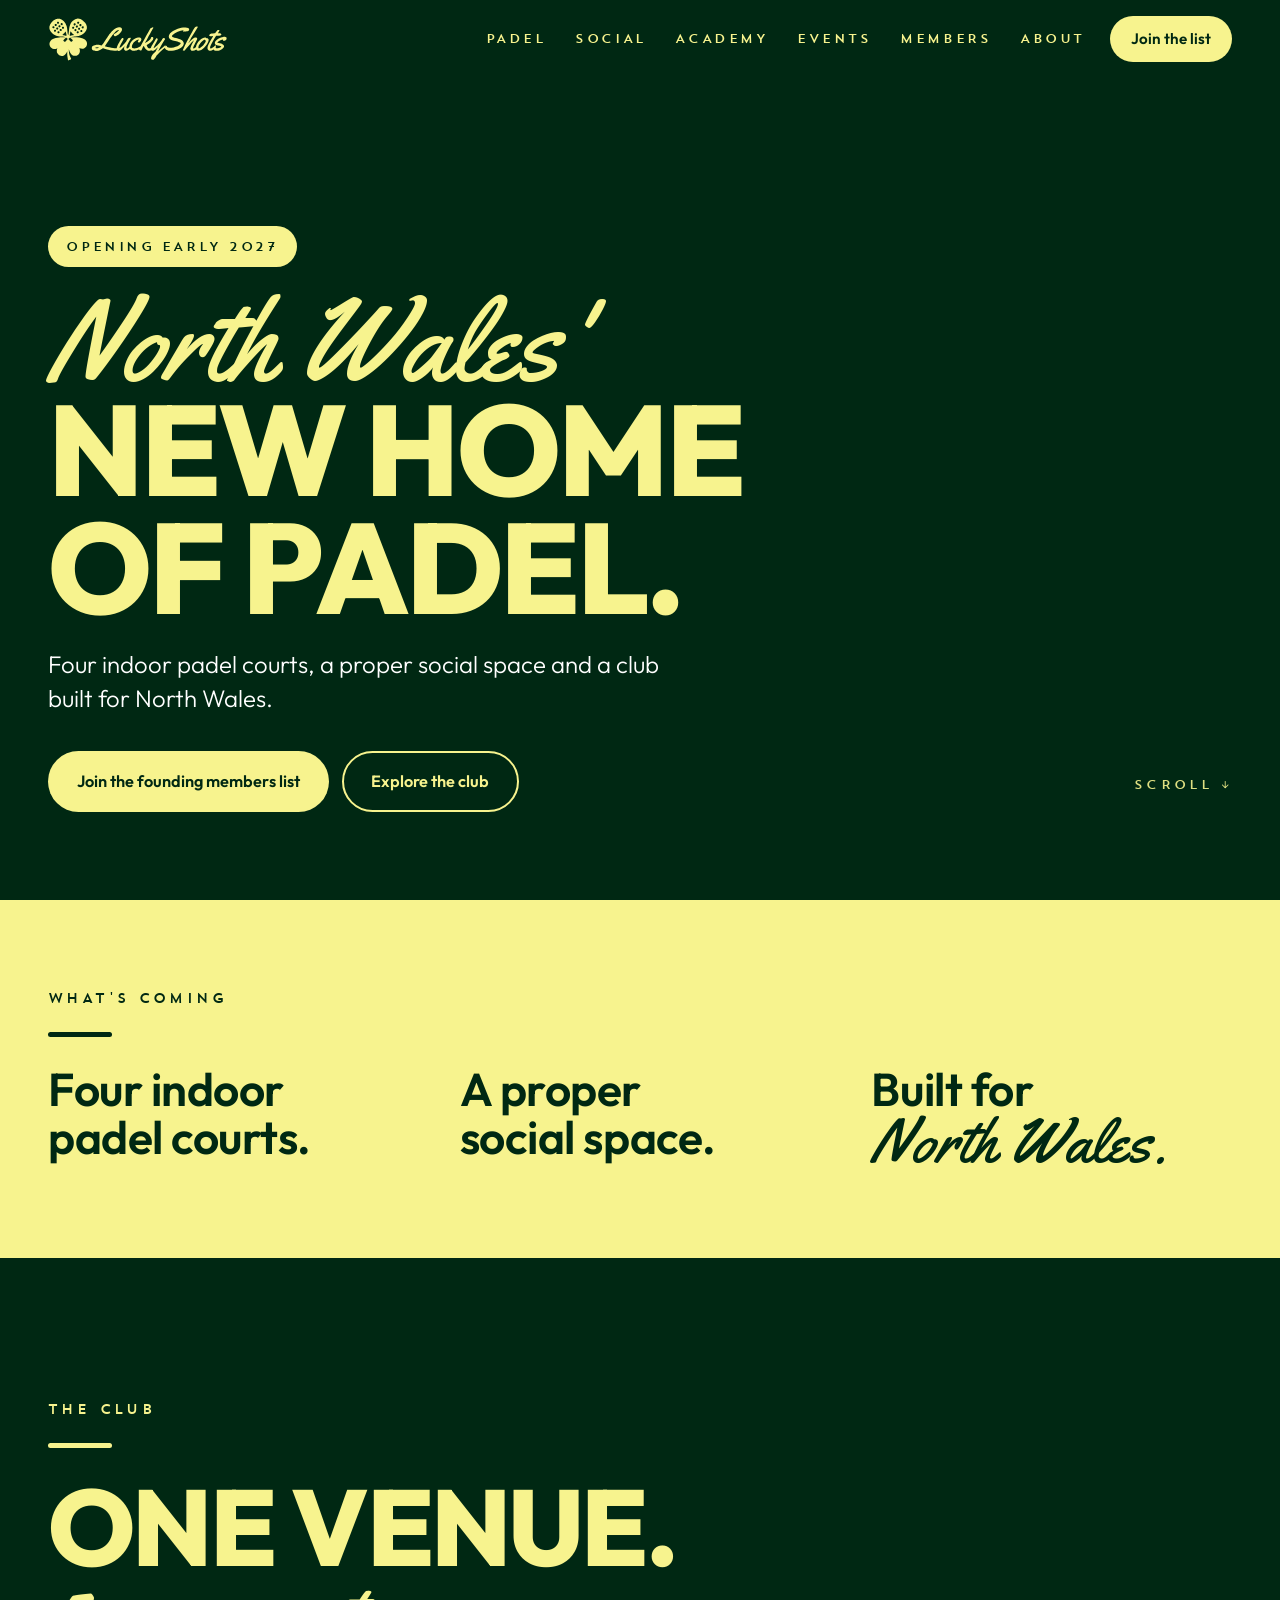
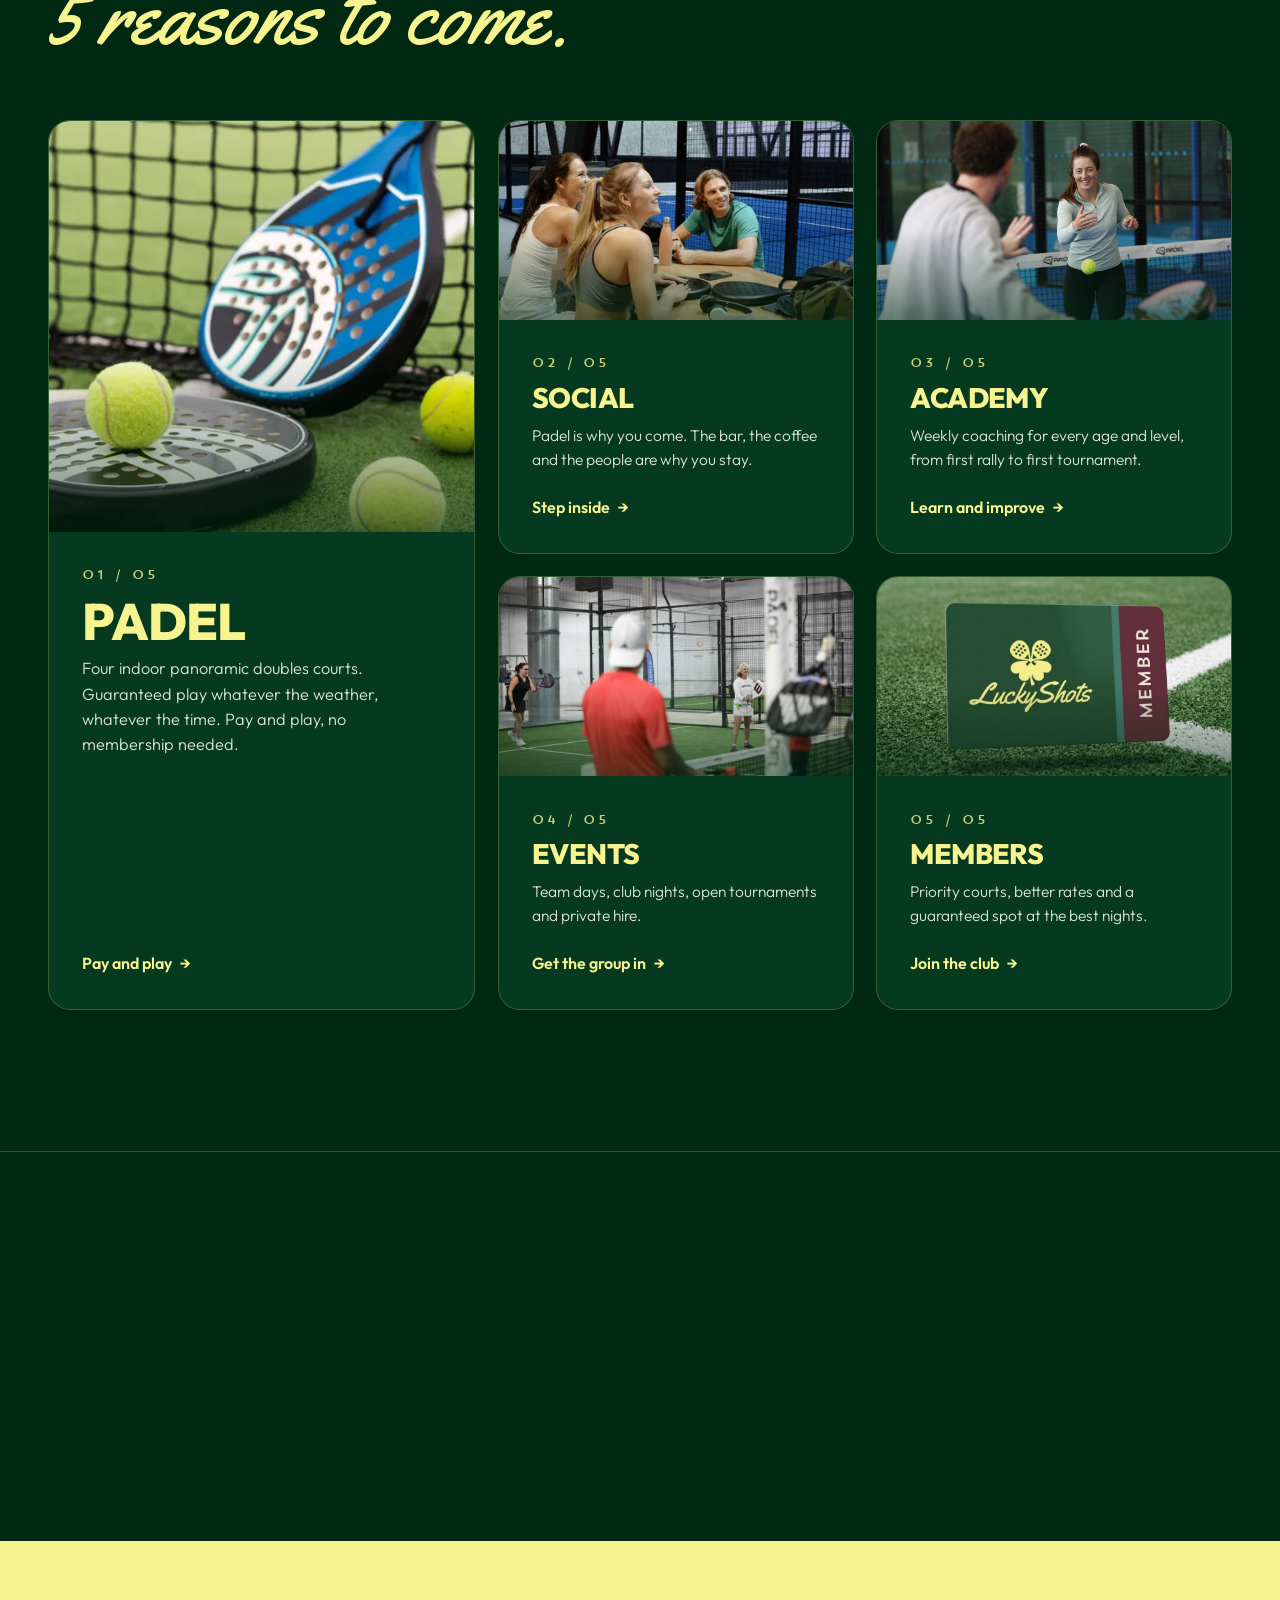
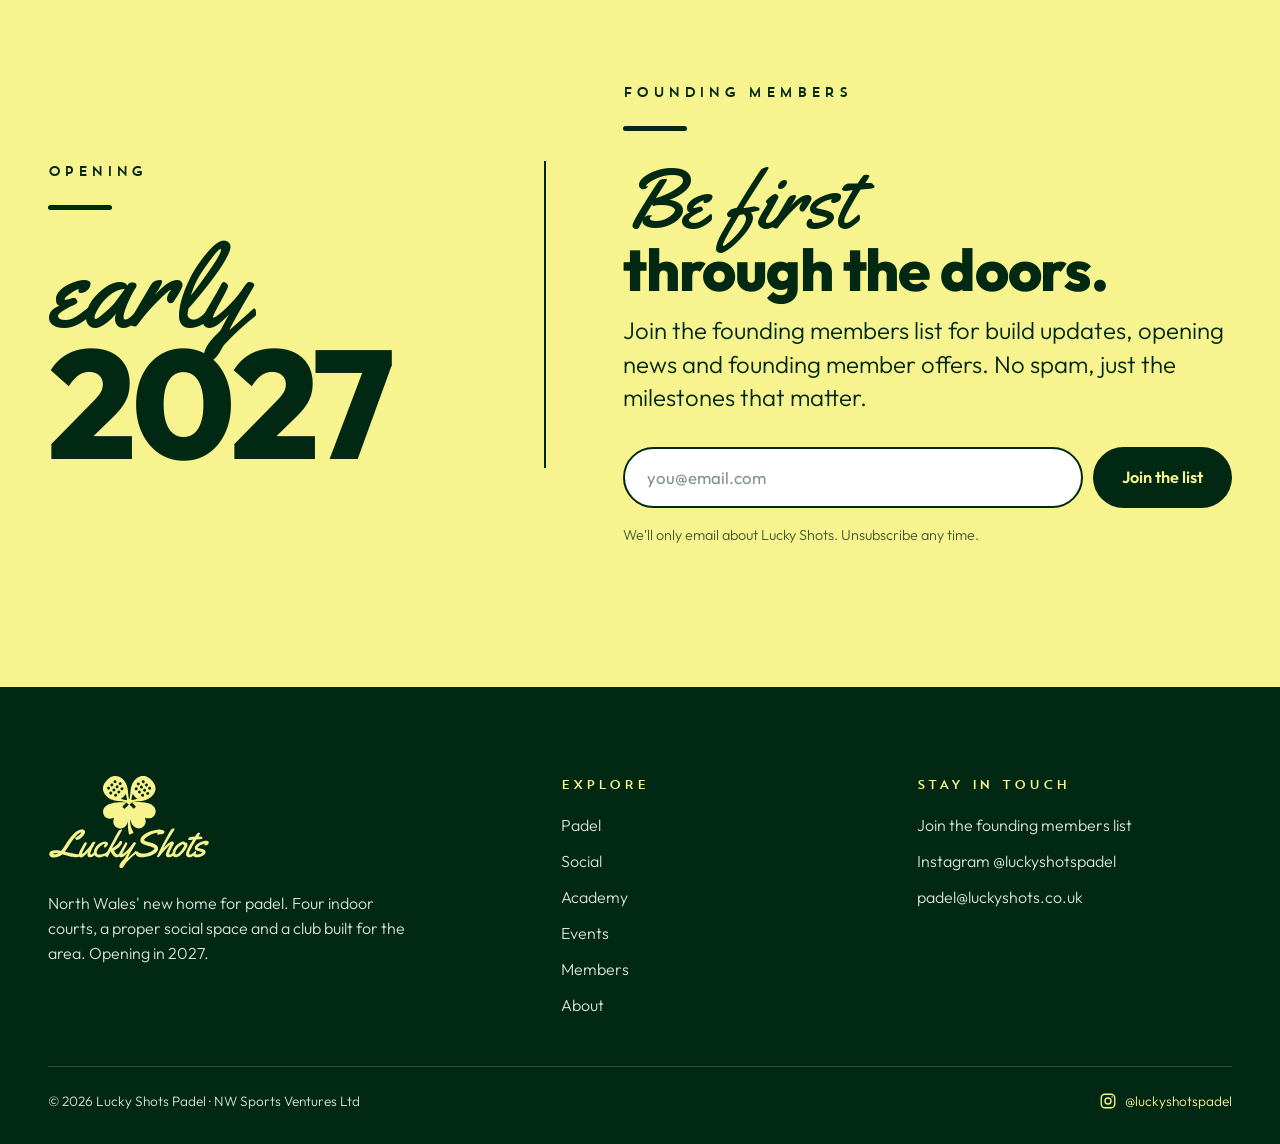
==== commit fabe1817: "Redesign site in the carousel style Two colours (#002813, #F7F38E), Outfit 800 headlines with Yellow" ====
--- a/index.html
+++ b/index.html
@@ -3,33 +3,29 @@
 <head>
   <meta charset="UTF-8" />
   <meta name="viewport" content="width=device-width, initial-scale=1" />
-  <title>Lucky Shots Padel — North Wales · Opening in 2027</title>
-  <meta name="description" content="Lucky Shots Padel — four indoor panoramic courts, a proper bar and a place worth staying. North Wales' new home for padel. Coming soon. Join the early-access list." />
+  <title>Lucky Shots Padel | North Wales' new home for padel · Opening 2027</title>
+  <meta name="description" content="Lucky Shots Padel: four indoor padel courts, a proper social space and a club built for North Wales. Opening early 2027. Join the founding members list." />
 
-  <!-- Social share -->
-  <meta property="og:title" content="Lucky Shots Padel — North Wales" />
-  <meta property="og:description" content="Four indoor courts, a proper bar, and a place worth staying. Coming soon." />
+  <meta property="og:title" content="Lucky Shots Padel | North Wales" />
+  <meta property="og:description" content="Four indoor padel courts, a proper social space and a club built for North Wales. Opening early 2027." />
   <meta property="og:type" content="website" />
   <meta property="og:image" content="assets/favicon-512.png" />
-  <meta name="theme-color" content="#012813" />
+  <meta name="theme-color" content="#002813" />
 
-  <!-- Favicons -->
   <link rel="icon" href="assets/favicon.ico" sizes="any" />
   <link rel="icon" type="image/png" href="assets/favicon-32.png" sizes="32x32" />
   <link rel="apple-touch-icon" href="assets/apple-touch-icon.png" />
 
-  <!-- Fonts: Yellowtail (script) · Outfit (headings + body) -->
   <link rel="preconnect" href="https://fonts.googleapis.com" />
   <link rel="preconnect" href="https://fonts.gstatic.com" crossorigin />
-  <link href="https://fonts.googleapis.com/css2?family=Outfit:wght@300;400;500;600;700;800&family=Yellowtail&display=swap" rel="stylesheet" />
+  <link href="https://fonts.googleapis.com/css2?family=Outfit:wght@300;600;800&family=Yellowtail&display=swap" rel="stylesheet" />
 
-  <!-- Structured data: helps Google understand what this page is about -->
   <script type="application/ld+json">
   {
     "@context": "https://schema.org",
     "@type": "SportsActivityLocation",
     "name": "Lucky Shots Padel",
-    "description": "Four indoor panoramic padel courts, a bar and social hub coming soon to North Wales.",
+    "description": "Four indoor padel courts, a bar and social space coming to North Wales in 2027.",
     "url": "https://luckyshots.co.uk",
     "sport": "Padel",
     "areaServed": "Colwyn Bay, Conwy, North Wales",
@@ -44,188 +40,134 @@
 
 <body class="page-home has-video-hero">
   <a class="skip" href="#main">Skip to content</a>
-
   <site-header></site-header>
 
   <main id="main">
 
-    <!-- ============ HERO ============ -->
+    <!-- ============ HERO (carousel slide 1) ============ -->
     <section class="hero">
-  <!-- no poster: the plain green hero background shows until the video
-       (now small enough to load quickly) is ready, avoiding an image
-       flash before the video takes over. Still respects
-       prefers-reduced-motion -->
-  <video class="hero-video" muted loop playsinline preload="auto"></video>
-  <script>
-    (function(){
-      var v = document.currentScript.previousElementSibling;
-      var reduced = matchMedia('(prefers-reduced-motion: reduce)').matches;
-      if (!reduced) {
-        var src = document.createElement('source');
-        src.src = 'assets/hero_video.mp4';
-        src.type = 'video/mp4';
-        v.appendChild(src);
-        v.play().catch(function(){});
-      }
-    })();
-  </script>
-  <div class="wrap hero-inner">
-        <div class="hero-logo anim d1" role="img" aria-label="Lucky Shots Padel"></div>
-        <p class="kicker anim d2">north wales' premium padel & social hub</p>
-        <div class="hero-cta anim d3">
-          <a class="btn btn-hero-cta" href="#join">Join the early-access list</a>
-          <span class="open-pill"><span class="dot"></span>Coming soon</span>
+      <video class="hero-video" muted loop playsinline preload="auto" aria-hidden="true"></video>
+      <script>
+        (function(){
+          var v = document.currentScript.previousElementSibling;
+          if (!matchMedia('(prefers-reduced-motion: reduce)').matches) {
+            var s = document.createElement('source'); s.src = 'assets/hero_video.mp4'; s.type = 'video/mp4';
+            v.appendChild(s); v.play().catch(function(){});
+          }
+        })();
+      </script>
+      <div class="wrap hero-inner">
+        <span class="chip anim d1">
+          <span class="stage-teaser">Opening early 2027</span>
+          <span class="stage-approved">&#10003;&nbsp; Planning approved</span>
+        </span>
+        <h1 class="display anim d2">
+          <span class="stage-teaser"><span class="script script-xl">North Wales'</span>new home<br>of padel.</span>
+          <span class="stage-approved"><span class="script script-xl">It's</span>happening.</span>
+        </h1>
+        <div class="hero-foot anim d3">
+          <div>
+            <p class="lead">Four indoor padel courts, a proper social space and a club built for North Wales.</p>
+            <div class="btn-row">
+              <a class="btn btn-yellow" href="#join">Join the founding members list</a>
+              <a class="btn btn-line" href="#club">Explore the club</a>
+            </div>
+          </div>
+          <span class="scroll-cue" aria-hidden="true">SCROLL &darr;</span>
         </div>
       </div>
     </section>
 
-<!-- ============ FIVE ARMS (bento) ============ -->
-    <section class="section arms-modern">
-      <div class="wrap">
-        <div class="arms-head-modern reveal">
-          <p class="arms-slogan">Play · Stay · Improve · Compete · Belong</p>
-          <h2>One venue, 5 reasons to come</h2>
-        </div>
-
-        <div class="arms-bento reveal">
-
-          <!-- Play = the feature tile -->
-          <a class="bento-card bento-feature" href="play.html" aria-label="Explore Play — four indoor panoramic courts">
-            <div class="tile-media">
-              <img class="tile-photo" src="assets/cards/play.jpg" alt="Padel at Lucky Shots" loading="lazy" onerror="this.remove()" />
-            </div>
-            <div class="chip-strip has-clover"><span class="chip-clover" aria-hidden="true"></span><span class="chip">Play</span></div>
-            <div class="bento-body">
-              <h3>Padel</h3>
-              <p>Four indoor panoramic doubles courts. Guaranteed play whatever the weather, whatever the time. Pay and play, no membership needed.</p>
-              <span class="bento-link">Pay &amp; play
-                <svg viewBox="0 0 24 24" fill="none" stroke="currentColor" stroke-width="2" stroke-linecap="round" stroke-linejoin="round"><line x1="5" y1="12" x2="19" y2="12"/><polyline points="13 6 19 12 13 18"/></svg>
-              </span>
-            </div>
-          </a>
-
-          <!-- the other four -->
-          <a class="bento-card" href="social.html" aria-label="Explore Social">
-            <div class="tile-media">
-              <img class="tile-photo" src="assets/cards/social.jpg" alt="The bar and café at Lucky Shots" loading="lazy" onerror="this.remove()" />
-            </div>
-            <div class="chip-strip has-clover"><span class="chip-clover" aria-hidden="true"></span><span class="chip">Stay</span></div>
-            <div class="bento-body">
-              <h3>Social</h3>
-              <p>Padel is the reason you come, the social & community is the reason you'll stay. Locally produced food and drinks, always on offer.</p>
-              <span class="bento-link">Step inside
-                <svg viewBox="0 0 24 24" fill="none" stroke="currentColor" stroke-width="2" stroke-linecap="round" stroke-linejoin="round"><line x1="5" y1="12" x2="19" y2="12"/><polyline points="13 6 19 12 13 18"/></svg>
-              </span>
-            </div>
-          </a>
-
-          <a class="bento-card" href="academy.html" aria-label="Explore Academy">
-            <div class="tile-media">
-              <img class="tile-photo" src="assets/cards/academy.jpg" alt="Coaching at Lucky Shots Academy" loading="lazy" onerror="this.remove()" />
-            </div>
-            <div class="chip-strip has-clover"><span class="chip-clover" aria-hidden="true"></span><span class="chip">Improve</span></div>
-            <div class="bento-body">
-              <h3>Academy</h3>
-              <p>Structured coaching, run weekly, for every age and every level — whether you've never played or you're ready to compete. Group sessions and 1 to 1's will be available with our new head coach.</p>
-              <span class="bento-link">Learn &amp; improve
-                <svg viewBox="0 0 24 24" fill="none" stroke="currentColor" stroke-width="2" stroke-linecap="round" stroke-linejoin="round"><line x1="5" y1="12" x2="19" y2="12"/><polyline points="13 6 19 12 13 18"/></svg>
-              </span>
-            </div>
-          </a>
-
-          <a class="bento-card" href="events.html" aria-label="Explore Events">
-            <div class="tile-media">
-              <img class="tile-photo" src="assets/cards/events.jpg" alt="Events and club nights at Lucky Shots" loading="lazy" onerror="this.remove()" />
-            </div>
-            <div class="chip-strip has-clover"><span class="chip-clover" aria-hidden="true"></span><span class="chip">Compete</span></div>
-            <div class="bento-body">
-              <h3>Events</h3>
-              <p>Corporate team days, club nights, open tournaments and private hire.</p>
-              <span class="bento-link">Get the group in
-                <svg viewBox="0 0 24 24" fill="none" stroke="currentColor" stroke-width="2" stroke-linecap="round" stroke-linejoin="round"><line x1="5" y1="12" x2="19" y2="12"/><polyline points="13 6 19 12 13 18"/></svg>
-              </span>
-            </div>
-          </a>
-
-          <a class="bento-card bento-members" href="members.html" aria-label="Explore Members">
-            <div class="tile-media">
-              <img class="tile-photo" src="assets/cards/members.jpg" alt="Founding membership at Lucky Shots" loading="lazy" onerror="this.remove()" />
-            </div>
-            <div class="chip-strip has-clover"><span class="chip-clover" aria-hidden="true"></span><span class="chip">Belong</span></div>
-            <div class="bento-body">
-              <h3>Members</h3>
-              <p>Membership across the whole club - priority courts, better rates and guaranteed spots at our popular club nights.</p>
-              <span class="bento-link">Join the club
-                <svg viewBox="0 0 24 24" fill="none" stroke="currentColor" stroke-width="2" stroke-linecap="round" stroke-linejoin="round"><line x1="5" y1="12" x2="19" y2="12"/><polyline points="13 6 19 12 13 18"/></svg>
-              </span>
-            </div>
-          </a>
-
+    <!-- ============ WHAT'S COMING (carousel slide 3) ============ -->
+    <section class="band band-yellow band-tight">
+      <div class="wrap reveal">
+        <span class="eyebrow">What's coming</span>
+        <span class="rule"></span>
+        <div class="statement">
+          <p class="mid">Four indoor<br>padel courts.</p>
+          <p class="mid">A proper<br>social space.</p>
+          <p class="mid">Built for<br><span class="script">North Wales.</span></p>
         </div>
       </div>
     </section>
 
-    <!-- ============ STAY UPDATED / MAILING LIST ============ -->
-    <section class="section join-modern" id="join">
-      <div class="wrap reveal">
-        <div class="join-panel">
-          <div class="join-panel-copy">
-            <span class="tag">Stay updated</span>
-            <h2>Don't miss a beat</h2>
-            <p>Sign up to follow our build progress, opening updates and founding membership offers — straight to your inbox. No spam, just the milestones that matter.</p>
+    <!-- ============ ONE VENUE, 5 REASONS ============ -->
+    <section class="band band-green" id="club">
+      <div class="wrap">
+        <div class="reveal">
+          <span class="eyebrow">The club</span>
+          <span class="rule"></span>
+          <h2 class="display">One venue.<span class="script script-lg">5 reasons to come.</span></h2>
+        </div>
 
-            <!-- =====================================================
-                 SUBSCRIBE FORM — posts to a Cloudflare Pages Function
-                 at /api/subscribe, which forwards to Resend. Until that
-                 function exists this fails gracefully with the error
-                 message below (see the "what else to do" notes).
-                 ===================================================== -->
-            <form class="mc-form" id="subscribe-form" novalidate>
-              <div class="mc-field">
-                <label for="mce-EMAIL" class="mc-hp">Email address</label>
-                <input type="email" name="EMAIL" id="mce-EMAIL" placeholder="you@email.com" required />
-                <button type="submit" class="btn btn-primary" name="subscribe">Join the list</button>
-              </div>
-              <!-- honeypot: do not remove -->
-              <div class="mc-hp" aria-hidden="true">
-                <label for="mce-website">Website</label>
-                <input type="text" name="website" id="mce-website" tabindex="-1" autocomplete="off" />
-              </div>
-              <p class="mc-note">We'll only email about Lucky Shots. Unsubscribe any time.</p>
-              <p class="mc-success-msg">You're on the list — we'll be in touch 🎾</p>
-            </form>
-            <script>
-              document.getElementById('subscribe-form').addEventListener('submit', function(e){
-                e.preventDefault();
-                var form = e.target;
-                var button = form.querySelector('button[type="submit"]');
-                var email = form.querySelector('#mce-EMAIL').value;
-                var honeypot = form.querySelector('#mce-website').value;
-                if (honeypot) return; // bot caught by honeypot, silently drop
-                button.disabled = true;
-                button.textContent = 'Joining…';
-                fetch('/api/subscribe', {
-                  method: 'POST',
-                  headers: { 'Content-Type': 'application/json' },
-                  body: JSON.stringify({ email: email })
-                })
-                .then(function(res){ if (!res.ok) throw new Error('request failed'); })
-                .then(function(){ form.classList.add('is-success'); })
-                .catch(function(){
-                  button.disabled = false;
-                  button.textContent = 'Join the list';
-                  form.querySelector('.mc-note').textContent =
-                    "Something went wrong — mind emailing padel@luckyshots.co.uk instead?";
-                });
-              });
-            </script>
-          </div>
-          <div class="join-panel-visual" aria-hidden="true">
-            <img class="tile-photo" src="assets/cards/join.jpg" alt="" loading="lazy" onerror="this.remove()" />
-          </div>
+        <div class="bento reveal">
+          <a class="card card-feature" href="play.html">
+            <div class="card-media"><img src="assets/cards/play.jpg" alt="Padel rackets and balls on court" loading="lazy" onerror="this.remove()" /></div>
+            <div class="card-body">
+              <span class="count">01 / 05</span>
+              <h3>Padel</h3>
+              <p>Four indoor panoramic doubles courts. Guaranteed play whatever the weather, whatever the time. Pay and play, no membership needed.</p>
+              <span class="card-link">Pay and play</span>
+            </div>
+          </a>
+
+          <a class="card" href="social.html">
+            <div class="card-media"><img src="assets/cards/social.jpg" alt="Friends at the bar" loading="lazy" onerror="this.remove()" /></div>
+            <div class="card-body">
+              <span class="count">02 / 05</span>
+              <h3>Social</h3>
+              <p>Padel is why you come. The bar, the coffee and the people are why you stay.</p>
+              <span class="card-link">Step inside</span>
+            </div>
+          </a>
+
+          <a class="card" href="academy.html">
+            <div class="card-media"><img src="assets/cards/academy.jpg" alt="Padel coaching session" loading="lazy" onerror="this.remove()" /></div>
+            <div class="card-body">
+              <span class="count">03 / 05</span>
+              <h3>Academy</h3>
+              <p>Weekly coaching for every age and level, from first rally to first tournament.</p>
+              <span class="card-link">Learn and improve</span>
+            </div>
+          </a>
+
+          <a class="card" href="events.html">
+            <div class="card-media"><img src="assets/cards/events.jpg" alt="Players at a club night" loading="lazy" onerror="this.remove()" /></div>
+            <div class="card-body">
+              <span class="count">04 / 05</span>
+              <h3>Events</h3>
+              <p>Team days, club nights, open tournaments and private hire.</p>
+              <span class="card-link">Get the group in</span>
+            </div>
+          </a>
+
+          <a class="card" href="members.html">
+            <div class="card-media"><img src="assets/cards/members.jpg" alt="Lucky Shots membership" loading="lazy" onerror="this.remove()" /></div>
+            <div class="card-body">
+              <span class="count">05 / 05</span>
+              <h3>Members</h3>
+              <p>Priority courts, better rates and a guaranteed spot at the best nights.</p>
+              <span class="card-link">Join the club</span>
+            </div>
+          </a>
         </div>
       </div>
     </section>
+
+    <!-- ============ WHAT'S NEXT (carousel slide 4) ============ -->
+    <section class="band band-green band-tight">
+      <div class="wrap reveal feature">
+        <div>
+          <span class="eyebrow">What's next</span>
+          <span class="rule"></span>
+          <h2 class="headline">The keys.<br>Then the build.</h2>
+        </div>
+        <p class="lead">We'll show you every step of it, the good days and the messy ones. Follow along on Instagram at <a href="https://instagram.com/luckyshotspadel" target="_blank" rel="noopener" style="color:var(--y);font-weight:600;text-decoration:underline;text-underline-offset:4px">@luckyshotspadel</a>.</p>
+      </div>
+    </section>
+
+    <!-- ============ JOIN (carousel slides 5 and 6) ============ -->
+    <site-join></site-join>
 
   </main>
 
--- a/styles.css
+++ b/styles.css
@@ -1,1045 +1,344 @@
 /* ============================================================
-   TREND SANS ONE — self-hosted (files in /fonts/)
-   Purchased licence via Fontspring. Do not redistribute.
-   ============================================================ */
-@font-face {
-  font-family: 'trend_sansone';
-  src: url('fonts/TrendSans-One-webfont.woff2') format('woff2'),
-       url('fonts/TrendSans-One-webfont.woff') format('woff');
-  font-weight: normal;
-  font-style: normal;
-  font-display: swap;
-}
-
-/* ============================================================
-   LUCKY SHOTS PADEL — shared stylesheet
-   Used by every page. Edit design tokens in :root.
-   ============================================================ */
-
-/* ---- Fonts (Google Fonts) ----
-   Yellowtail  -> display script (brand wordmark / big moments)
-   Outfit      -> headings, labels, buttons AND body copy (300/400/600/700)
-   Work Sans has been dropped — Outfit reads cleanly at body sizes too,
-   and it halves the font-loading weight of every page.
-   The <link> lives in each page's <head>.                      */
-
-/* ============================================================
-   1. DESIGN TOKENS
+   TREND SANS ONE (self-hosted, purchased licence via Fontspring)
+   ============================================================ */
+@font-face{
+  font-family:'trend_sansone';
+  src:url('fonts/TrendSans-One-webfont.woff2') format('woff2'),
+      url('fonts/TrendSans-One-webfont.woff') format('woff');
+  font-weight:normal; font-style:normal; font-display:swap;
+}
+
+/* ============================================================
+   LUCKY SHOTS PADEL: shared stylesheet (2026 carousel style)
+   Two colours only: dark green #002813 and pale yellow #F7F38E,
+   plus white for body copy on green.
+   Type: Outfit 800 for big headlines, Yellowtail for one script
+   word per headline, Trend Sans One for eyebrows and labels,
+   Outfit 300 for body copy.
    ============================================================ */
 :root{
-/* Brand colours (six-colour palette) */
-  --green:        #264E36;   /* Eden — core brand green */
-  --green-deep:   #1B3A28;   /* darkened Eden — gradient / overlay base */
-  --green-soft:   #427D6D;   /* Bottle Green — hover / mid / sage surfaces */
-  --accent:       #427D6D;   /* action accent (see button fork below) */
-  --accent-bright:#F4F28D;   /* Buzzing Bees — labels/highlights on green */
-  --accent-deep:  #2F5D50;   /* deep sage — eyebrow text on cream */
-  --cream:        #F0EADA;   /* Vanilla Ice */
-  --paper:        #F5F1E6;   /* page background (lifted vanilla) */
-  --paper-2:      #E9E1CE;   /* panel / card on paper */
-  --ink:          #264E36;   /* text on light */
-  --ink-60:       rgba(38,78,54,.62);
-  --ink-40:       rgba(38,78,54,.40);
-  --line:         rgba(38,78,54,.14);
-  --cream-60:     rgba(240,234,218,.66);
-  --cream-30:     rgba(240,234,218,.28);
-
-  --coral:        #B07069;   /* Brick Dust — reserved for the Social arm only */
-  --coral-bright: #BC847D;   /* Brick Dust hover */
-  --wine:         #64313E;   /* Burgundy — founding membership / premium, Members arm only */
-
-  /* Default arm theme (Eden). Real per-page overrides now live OUTSIDE
-     this :root block (see section 1b) — they were accidentally nested
-     in here before, which meant they never applied: nesting a second
-     :root{...} inside a :root{...} compiles to a ":root :root" selector
-     that matches nothing, so pages with no body[data-arm] (i.e. index)
-     had --arm-line etc. completely undefined. */
-  --arm:      #264E36;
-  --arm-ink:  #F0EADA;
-  --arm-line: #264E36;
-
-  /* Clover/rackets mark (cream, transparent bg) — used for watermarks & masks */
-  --clover-cream: url("assets/logo-mark.png");
-  --clover:       url("assets/logo-mark.png");
-
-  /* Type */
-  --f-display:'trend_sansone', "Outfit", system-ui, sans-serif; /* Trend Sans One — labels, card headings, eyebrows */
-  --f-script: "Yellowtail", cursive;
-  --f-head:   "Outfit", system-ui, sans-serif;
-  --f-body:   "Outfit", system-ui, sans-serif;
-
-  /* Spacing / shape */
-  --wrap: 1180px;
-  --gutter: clamp(1.25rem, 4vw, 3rem);
-  --radius: 18px;
-  --radius-lg: 28px;
-  --shadow: 0 18px 50px -20px rgba(1,26,12,.45);
-  --ease: cubic-bezier(.22,.61,.36,1);
-}
-
-/* ---- 1b. Per-page stream theme (correctly outside :root) ---- */
-body[data-arm="play"]    { --arm:#264E36; --arm-ink:#F0EADA; --arm-line:#264E36; }
-body[data-arm="social"]  { --arm:#B07069; --arm-ink:#F0EADA; --arm-line:#B07069; }
-body[data-arm="academy"] { --arm:#427D6D; --arm-ink:#F0EADA; --arm-line:#427D6D; }
-body[data-arm="events"]  { --arm:#F4F28D; --arm-ink:#264E36; --arm-line:#264E36; }  /* yellow fill, Eden accent */
-body[data-arm="members"] { --arm:#64313E; --arm-ink:#F0EADA; --arm-line:#64313E; }
-
-/* Smooth cross-fade between pages (supported in Chrome/Edge/Safari,
-   no-ops gracefully in Firefox) */
-@view-transition{ navigation: auto; }
-
-/* ============================================================
-   2. RESET / BASE
-   ============================================================ */
+  --g:#002813;            /* brand dark green */
+  --g-2:#063a20;          /* slightly lifted green for cards on green */
+  --y:#F7F38E;            /* brand pale yellow */
+  --white:#ffffff;
+  --y-20:rgba(247,243,142,.2);
+  --w-80:rgba(255,255,255,.86);
+
+  --f-display:'trend_sansone',"Outfit",system-ui,sans-serif;
+  --f-script:"Yellowtail",cursive;
+  --f-body:"Outfit",system-ui,sans-serif;
+
+  --wrap:1200px;
+  --gutter:clamp(1rem,4vw,3rem);
+  --radius:22px;
+  --ease:cubic-bezier(.22,.61,.36,1);
+}
+
+@view-transition{ navigation:auto; }
+
+/* ---------- base ---------- */
 *,*::before,*::after{ box-sizing:border-box; }
 html{ -webkit-text-size-adjust:100%; scroll-behavior:smooth; }
-@media (prefers-reduced-motion: reduce){ html{ scroll-behavior:auto; } }
-
+@media (prefers-reduced-motion:reduce){ html{ scroll-behavior:auto; } }
 body{
-  margin:0;
-  font-family:var(--f-body);
-  font-weight:400;
-  color:var(--ink);
-  background:var(--paper);
-  line-height:1.6;
-  -webkit-font-smoothing:antialiased;
-  text-rendering:optimizeLegibility;
-  /* faint paper grain for warmth */
-  background-image:
-    radial-gradient(rgba(1,40,19,.022) 1px, transparent 1px);
-  background-size:4px 4px;
-}
-
+  margin:0; font-family:var(--f-body); font-weight:300;
+  color:var(--white); background:var(--g); line-height:1.55;
+  -webkit-font-smoothing:antialiased; text-rendering:optimizeLegibility;
+}
 img{ max-width:100%; display:block; height:auto; }
 a{ color:inherit; text-decoration:none; }
 button{ font:inherit; cursor:pointer; }
-
-h1,h2,h3,h4{ margin:0; line-height:1.05; font-weight:600; }
-p{ margin:0; }
-
-::selection{ background:var(--green); color:var(--cream); }
-
-/* skip link for accessibility */
-.skip{
-  position:absolute; left:-999px; top:0; z-index:200;
-  background:var(--green); color:var(--cream); padding:.7rem 1rem;
-  border-radius:0 0 10px 0; font-family:var(--f-head);
-}
+h1,h2,h3,h4,p{ margin:0; }
+::selection{ background:var(--y); color:var(--g); }
+.skip{ position:absolute; left:-999px; top:0; z-index:300; background:var(--y); color:var(--g); padding:.7rem 1rem; font-weight:600; }
 .skip:focus{ left:0; }
-
-:focus-visible{ outline:3px solid var(--accent); outline-offset:3px; border-radius:4px; }
-
-/* ============================================================
-   3. LAYOUT HELPERS
-   ============================================================ */
+:focus-visible{ outline:3px solid var(--y); outline-offset:3px; border-radius:6px; }
+.band-yellow :focus-visible{ outline-color:var(--g); }
+
 .wrap{ width:min(100% - 2*var(--gutter), var(--wrap)); margin-inline:auto; }
-.section{ padding-block:clamp(3.5rem, 9vw, 7rem); }
+
+/* ---------- bands (each section reads like one slide) ---------- */
+.band{ position:relative; padding-block:clamp(4.5rem,11vw,9rem); overflow:hidden; }
+.band-green{ background:var(--g); color:var(--y); }
+.band-yellow{ background:var(--y); color:var(--g); }
+.band-tight{ padding-block:clamp(3rem,7vw,5.5rem); }
+.band-green + .band-green{ border-top:1px solid var(--y-20); }
+
+/* ---------- type ---------- */
 .eyebrow{
-  font-family:var(--f-head); font-weight:600; letter-spacing:.22em;
-  text-transform:uppercase; font-size:.74rem; color:var(--arm-line);
-  display:inline-flex; align-items:center; gap:.55rem;
-}
-.eyebrow::before{
-  content:""; width:1.4em; height:1.4em; flex:0 0 auto;
-  background:var(--arm-line);
-  -webkit-mask:var(--clover) center/contain no-repeat;
-  mask:var(--clover) center/contain no-repeat;
-}
-/* clover glyph reused as mask (set via inline style on body, see components.js) */
-
-.lede{ font-size:clamp(1.05rem,1.6vw,1.25rem); color:var(--ink-60); max-width:62ch; }
-
-/* ============================================================
-   4. BUTTONS
-   ============================================================ */
+  display:block; font-family:var(--f-display); font-weight:normal;
+  font-size:clamp(.82rem,1.1vw,.95rem); letter-spacing:.24em; text-transform:uppercase;
+}
+.rule{ display:block; width:64px; height:5px; border-radius:3px; background:currentColor; margin:1.4rem 0 1.8rem; }
+.center .rule{ margin-inline:auto; }
+.display{
+  font-family:var(--f-body); font-weight:800; letter-spacing:-.025em;
+  font-size:clamp(2.9rem,8.4vw,7.2rem); line-height:.92; text-transform:uppercase;
+}
+.headline{
+  font-family:var(--f-body); font-weight:800; letter-spacing:-.02em;
+  font-size:clamp(2.2rem,5.4vw,4.4rem); line-height:.98;
+}
+.mid{
+  font-family:var(--f-body); font-weight:600; letter-spacing:-.01em;
+  font-size:clamp(1.8rem,4vw,3.3rem); line-height:1.04;
+}
+.script{ font-family:var(--f-script); font-weight:400; letter-spacing:0; text-transform:none; }
+.script-xl{ display:block; font-size:clamp(3.4rem,9vw,8rem); line-height:.85; }
+.script-lg{ display:block; font-size:clamp(2.8rem,6.6vw,5.6rem); line-height:.95; }
+.lead{ font-weight:300; font-size:clamp(1.15rem,1.9vw,1.5rem); line-height:1.4; max-width:40ch; }
+.band-green .lead, .hero .lead, .page-hero .lead{ color:var(--white); }
+.band-yellow .lead{ color:var(--g); }
+.center{ text-align:center; }
+.center .lead{ margin-inline:auto; }
+.count{ font-family:var(--f-display); font-size:.82rem; letter-spacing:.22em; opacity:.8; }
+
+/* ---------- chip + buttons ---------- */
+.chip{
+  display:inline-flex; align-items:center; gap:.6rem;
+  background:var(--y); color:var(--g); border-radius:999px;
+  font-family:var(--f-display); font-size:clamp(.78rem,1vw,.9rem); letter-spacing:.2em; text-transform:uppercase;
+  padding:.7rem 1.15rem .62rem;
+}
 .btn{
-  display:inline-flex; align-items:center; gap:.6rem;
-  font-family:var(--f-head); font-weight:600; font-size:.95rem;
-  letter-spacing:.01em; padding:.85rem 1.5rem; border-radius:999px;
-  border:1.5px solid transparent; transition:transform .25s var(--ease),
-    background .25s var(--ease), color .25s var(--ease), border-color .25s var(--ease);
+  display:inline-flex; align-items:center; justify-content:center; gap:.6rem;
+  font-family:var(--f-body); font-weight:600; font-size:1.02rem; letter-spacing:0;
+  padding:1rem 1.7rem; border-radius:999px; border:2px solid transparent;
+  transition:transform .25s var(--ease), background .25s var(--ease), color .25s var(--ease), border-color .25s var(--ease);
   white-space:nowrap;
 }
 .btn:hover{ transform:translateY(-2px); }
-/* NOTE: brick dust (coral) is the Social arm's identity colour only —
-   it doesn't appear on buttons/CTAs site-wide any more. The header CTA
-   and the join-panel form button now use .btn-cream / .btn-primary,
-   keeping green as the dominant colour and yellow/cream doing the
-   text-and-accent work the palette is meant for. */
-
-.open-pill .dot{ background:var(--accent-bright); box-shadow:0 0 0 4px rgba(72,181,108,.25); }
-
-.btn-primary{ background:var(--green); color:var(--accent-bright); }
-.btn-primary:hover{ background:var(--green-soft); color:#fff; }
-.btn-cream{ background:var(--cream); color:var(--green); }
-.btn-cream:hover{ background:#fff; }
-.btn-wine{ background:var(--wine); color:var(--cream); }
-.btn-wine:hover{ background:#7a3f4d; color:var(--accent-bright); }
-.hdr-nav a.btn-wine{ color:var(--cream); }
-.hdr-nav a.btn-wine:hover{ color:var(--accent-bright); }
-.hdr-nav a.btn-wine[aria-current="page"]{ background:var(--cream); color:var(--wine); }
-.btn-hero-cta{ background:var(--green-soft); color:var(--cream); }
-.btn-hero-cta:hover{ background:var(--green); color:var(--cream); }
-.btn-ghost{ border-color:currentColor; color:var(--green); }
-.btn-ghost:hover{ background:var(--green); color:var(--cream); border-color:var(--green); }
-.btn-ghost-cream{ border-color:var(--cream-60); color:var(--cream); }
-.btn-ghost-cream:hover{ background:var(--cream); color:var(--green); border-color:var(--cream); }
-
-/* ============================================================
-   5. HEADER (rendered by <site-header> in components.js)
-   ============================================================ */
-site-header{ display:block; }
-site-header:not(:defined), site-footer:not(:defined) { display: block; min-height: 74px; background: var(--green); }
-.stage-heading { font-family: var(--f-head); font-weight: 600; font-size: clamp(1.8rem, 4vw, 2.8rem); margin-top: .7rem; }
+.btn-yellow{ background:var(--y); color:var(--g); }
+.btn-yellow:hover{ background:#fff; }
+.btn-green{ background:var(--g); color:var(--y); }
+.btn-green:hover{ background:#0b4d2a; }
+.btn-line{ border-color:currentColor; color:inherit; background:transparent; }
+.band-green .btn-line:hover, .hero .btn-line:hover, .page-hero .btn-line:hover{ background:var(--y); color:var(--g); border-color:var(--y); }
+.band-yellow .btn-line:hover{ background:var(--g); color:var(--y); border-color:var(--g); }
+.btn-row{ display:flex; flex-wrap:wrap; gap:.8rem; margin-top:2.2rem; }
+.center .btn-row{ justify-content:center; }
+@media (max-width:520px){ .btn-row .btn{ width:100%; } }
+
+/* ============================================================
+   HEADER + DECISION-DAY BANNER (rendered by components.js)
+   ============================================================ */
+site-header, site-footer, site-join{ display:block; }
+site-header:not(:defined){ min-height:78px; background:var(--g); }
 .hdr{
-  position:sticky; top:0; z-index:100;
-  background:var(--green);
-  color:var(--cream);
-  border-bottom:1px solid rgba(253,244,203,.10);
-  transition:background-color .35s var(--ease), border-color .35s var(--ease), box-shadow .35s var(--ease);
-}
-/* Pages with a full-screen video hero: header floats transparently over
-   the video, and solidifies once you've scrolled past it (scroll toggle
-   in components.js). Other inner pages keep the normal solid sticky
-   header — their flat arm-colour heroes don't have the contrast
-   headroom for this. Add class="has-video-hero" to <body> to opt in. */
-body.has-video-hero .hdr{
-  position:fixed; left:0; right:0;
-  background:transparent; border-bottom-color:transparent;
-}
-body.has-video-hero .hdr.scrolled{
-  background:var(--green);
-  border-bottom-color:rgba(253,244,203,.10);
-  box-shadow:0 8px 30px -14px rgba(1,26,12,.5);
-}
-.hdr-row{
-  display:flex; align-items:center; justify-content:space-between;
-  gap:1rem; height:74px;
-}
+  position:sticky; top:0; z-index:100; background:var(--g); color:var(--y);
+  border-bottom:1px solid var(--y-20);
+  transition:background-color .35s var(--ease), border-color .35s var(--ease);
+}
+body.has-video-hero .hdr{ position:fixed; left:0; right:0; background:transparent; border-bottom-color:transparent; }
+body.has-video-hero .hdr.scrolled{ background:var(--g); border-bottom-color:var(--y-20); }
+.hdr-row{ display:flex; align-items:center; justify-content:space-between; gap:1rem; height:78px; }
 .hdr-logo{
-            display:block;
-            height:clamp(2.4rem,3.6vw,3.4rem);
-            width:clamp(170px,16vw,240px);
-            background:var(--accent-bright);
-            -webkit-mask-image:url("assets/logo_header.svg");
-            -webkit-mask-repeat:no-repeat; -webkit-mask-position:left center; -webkit-mask-size:contain;
-            mask-image:url("assets/logo_header.svg");
-            mask-repeat:no-repeat; mask-position:left center; mask-size:contain;
-          }
-.hdr-nav{ display:flex; align-items:center; gap:.35rem; }
+  display:block; height:44px; width:180px; background:var(--y);
+  -webkit-mask:url("assets/logo_header.svg") left center/contain no-repeat;
+  mask:url("assets/logo_header.svg") left center/contain no-repeat;
+}
+.hdr-nav{ display:flex; align-items:center; gap:.2rem; }
 .hdr-nav a{
-  font-family:var(--f-display); font-weight:normal; font-size:.93rem;
-  text-transform:lowercase; letter-spacing:.04em;
-  color:var(--cream); padding:.5rem .8rem; border-radius:999px;
-  transition:color .2s var(--ease), background .2s var(--ease);
-}
-/* CTA button keeps its own type treatment — no lowercase override */
-.hdr-nav a.btn-cream{
-  font-family:var(--f-head); font-weight:600; text-transform:none; letter-spacing:.01em;
-}
-.hdr-nav a:hover{ color:#fff; }
-.hdr-nav a[aria-current="page"]{ color:var(--green); background:var(--cream); }
-.hdr-cta{ margin-left:.5rem; }
-
-/* mobile nav */
-.hdr-burger{
-  display:none; background:none; border:0; color:var(--cream);
-  padding:.4rem; line-height:0;
-}
-.hdr-burger svg{ width:28px; height:28px; }
-@media (max-width:880px){
+  font-family:var(--f-display); font-size:.8rem; letter-spacing:.2em; text-transform:uppercase;
+  color:var(--y); padding:.55rem .8rem; border-radius:999px; transition:background .2s var(--ease), color .2s var(--ease);
+}
+.hdr-nav a:hover{ background:var(--y-20); }
+.hdr-nav a[aria-current="page"]{ background:var(--y); color:var(--g); }
+.hdr-nav a.hdr-cta{ margin-left:.6rem; background:var(--y); color:var(--g); font-family:var(--f-body); font-weight:600; letter-spacing:0; text-transform:none; font-size:.95rem; padding:.7rem 1.3rem; }
+.hdr-nav a.hdr-cta:hover{ background:#fff; }
+.hdr-burger{ display:none; background:none; border:0; color:var(--y); padding:.4rem; line-height:0; }
+.hdr-burger svg{ width:30px; height:30px; }
+@media (max-width:900px){
   .hdr-burger{ display:inline-flex; }
   .hdr-nav{
-    position:absolute; left:0; right:0; top:74px;
-    flex-direction:column; align-items:stretch; gap:.2rem;
-    background:var(--green-deep); padding:1rem var(--gutter) 1.5rem;
-    border-bottom:1px solid rgba(253,244,203,.12);
-    transform:translateY(-12px); opacity:0; pointer-events:none;
-    transition:opacity .25s var(--ease), transform .25s var(--ease);
+    position:absolute; left:0; right:0; top:78px; flex-direction:column; align-items:stretch; gap:.1rem;
+    background:var(--g); padding:1rem var(--gutter) 1.6rem; border-bottom:1px solid var(--y-20);
+    opacity:0; transform:translateY(-10px); pointer-events:none; transition:opacity .25s var(--ease), transform .25s var(--ease);
   }
-  .hdr-nav.open{ transform:none; opacity:1; pointer-events:auto; }
-  .hdr-nav a{ font-size:1.05rem; padding:.7rem .6rem; }
-  .hdr-nav a[aria-current="page"]{ background:transparent; color:var(--cream); }
-  .hdr-cta{ margin:.6rem 0 0; }
-}
-
-/* ============================================================
-   6. HERO
+  .hdr-nav.open{ opacity:1; transform:none; pointer-events:auto; }
+  .hdr-nav a{ font-size:1rem; padding:.85rem .6rem; }
+  .hdr-nav a.hdr-cta{ margin:.8rem 0 0; text-align:center; justify-content:center; font-size:1.05rem; padding:1rem; }
+  .hdr-nav a[aria-current="page"]{ background:transparent; color:var(--y); text-decoration:underline; text-underline-offset:6px; }
+}
+
+/* decision-day banner: hidden until SITE.stage is "approved" */
+.stage-banner{ display:none; background:var(--y); color:var(--g); text-align:center; font-size:.98rem; padding:.7rem var(--gutter); position:relative; z-index:101; }
+.stage-banner p{ margin:0; }
+.stage-banner strong{ font-weight:800; text-transform:uppercase; letter-spacing:.02em; }
+.stage-banner a{ font-weight:600; text-decoration:underline; text-underline-offset:3px; margin-left:.35rem; white-space:nowrap; }
+body[data-stage="approved"] .stage-banner, body[data-stage="live"] .stage-banner{ display:block; }
+
+/* stage-aware blocks: teaser (now) / approved (decision day) / live (open) */
+.stage-approved, .stage-live{ display:none !important; }
+body[data-stage="approved"] .stage-teaser, body[data-stage="live"] .stage-teaser{ display:none !important; }
+body[data-stage="approved"] .stage-approved{ display:revert !important; }
+body[data-stage="live"] .stage-live, body[data-stage="live"] .stage-approved{ display:revert !important; }
+
+/* ============================================================
+   VIDEO HERO (home, padel, social, academy)
    ============================================================ */
 .hero{
-  position:relative; overflow:hidden;
-  background:var(--green); color:var(--cream);
-  min-height:100vh; min-height:100svh; min-height:100dvh;
-  display:flex; align-items:center; justify-content:center;
-  padding-block:clamp(2rem,6vw,4rem);
-}
-.hero::after{ /* large faint clover motif */
-  content:""; position:absolute; right:-6%; bottom:-12%;
-  width:min(46vw,520px); aspect-ratio:266/295;
-  background:var(--clover-cream) center/contain no-repeat;
-  opacity:.06; pointer-events:none;
-}
-.hero-video{
-  position:absolute; inset:0;
-  width:100%; height:100%;
-  object-fit:cover;
-  z-index:0;
-}
-
+  position:relative; overflow:hidden; background:var(--g); color:var(--y);
+  min-height:100vh; min-height:100svh;
+  display:flex; align-items:flex-end;
+  padding:clamp(7rem,14vw,9rem) 0 clamp(3rem,7vw,5.5rem);
+}
+.hero-video{ position:absolute; inset:0; width:100%; height:100%; object-fit:cover; z-index:0; }
 .hero::before{
-  content:""; position:absolute; inset:0;
-  background:rgba(1,40,19,.55);
-  z-index:1; pointer-events:none;
-}
-
-.hero-inner{ position:relative; z-index:2; text-align:center; }
-.hero .kicker{
-  font-family:var(--f-display); font-weight:normal; letter-spacing:.06em;
-  text-transform:none; font-size:clamp(1.15rem,2vw,1.5rem); color:var(--cream);
-  text-align:center;
-  display:block;
-}
-.hero-logo{
-  display:block;
-  width:clamp(280px, 56vw, 580px); aspect-ratio:582/272; height:auto; margin:1.6rem auto 1.8rem;
-  background: var(--accent-bright);
-  -webkit-mask-image:url("assets/lucky_shots_clover.svg");
-  -webkit-mask-repeat:no-repeat; -webkit-mask-position:center; -webkit-mask-size:contain;
-  -webkit-mask-mode:alpha;
-  mask-image:url("assets/lucky_shots_clover.svg");
-  mask-repeat:no-repeat; mask-position:center; mask-size:contain;
-  mask-mode:alpha;
-}
-.hero-clover{
-  display:block;
-  width:clamp(130px,26vw,270px); aspect-ratio:1/1; margin:0 auto 1.1rem;
-  background:var(--accent-bright);
-  -webkit-mask:url("assets/lucky_shots_clover.svg") center/contain no-repeat;
-  mask:url("assets/lucky_shots_clover.svg") center/contain no-repeat;
-}
-.hero-slogan{
-  font-family:var(--f-script); font-weight:400;
-  font-size:clamp(1.05rem,5vw,2.6rem); color:var(--accent-bright);
-  white-space:nowrap; text-align:center;
-  margin:0 auto 1rem;
-}
-.hero .tagline{
-  font-family:var(--f-display); font-weight:normal;
-  font-size:clamp(1.15rem,2vw,1.5rem); max-width:34ch;
-  margin:1.4rem auto 0; color:var(--cream); line-height:1.4;
-}
-.hero-title{
-  font-family:var(--f-display); font-weight:normal; text-transform:lowercase;
-  font-size:clamp(2.6rem,8vw,5.5rem); line-height:.95; letter-spacing:.02em;
-  color:var(--cream); margin:0;
-}
-.hero .sub{ margin:.9rem auto 0; color:var(--cream-60); max-width:50ch; }
-.hero-cta{ display:flex; flex-wrap:wrap; gap:.8rem; margin-top:2rem; align-items:center; justify-content:center; }
-.hero .open-pill{
-  display:inline-flex; align-items:center; gap:.55rem;
-  font-family:var(--f-head); font-weight:600; font-size:.85rem;
-  letter-spacing:.04em; color:var(--cream);
-  border:1px solid var(--cream-30); border-radius:999px; padding:.5rem 1rem;
-}
-.hero .open-pill .dot{ width:.55rem; height:.55rem; border-radius:50%; background:var(--accent); box-shadow:0 0 0 4px rgba(58,163,94,.25); }
-
-/* ============================================================
-   7. INTRO
-   ============================================================ */
-.intro h2{
-  font-family:var(--f-head); font-weight:300;
-  font-size:clamp(1.6rem,3.6vw,2.7rem); line-height:1.18; max-width:20ch;
-  margin-top:1rem;
-}
-.intro h2 b{ font-weight:600; }
-.intro .script{ font-family:var(--f-script); color:var(--accent-deep); font-weight:400; font-size:1.4em; line-height:.85; vertical-align:middle; }
-
-/* ============================================================
-   8. ARMS
-   ============================================================ */
-.arms-head{ display:flex; flex-wrap:wrap; gap:1rem 2rem; align-items:end; justify-content:space-between; }
-.arms-head h2{ font-family:var(--f-head); font-weight:600; font-size:clamp(1.8rem,4vw,2.8rem); }
-
-/* Social feature panel (the soul — most visual weight) */
-.social-feature{
-  display:block;
-  margin-top:2.5rem; background:var(--green); color:var(--cream);
-  border-radius:var(--radius-lg); padding:clamp(1.8rem,4vw,3.2rem);
-  position:relative; overflow:hidden; box-shadow:var(--shadow);
-}
-.social-feature::before{
-  content:""; position:absolute; inset:0;
-  background:
-    radial-gradient(120% 90% at 100% 0%, rgba(58,163,94,.28), transparent 60%),
-    radial-gradient(80% 70% at 0% 100%, rgba(253,244,203,.08), transparent 55%);
-  pointer-events:none;
-}
-.social-feature::after{
-  content:""; position:absolute; right:-4%; top:-30%;
-  width:min(38vw,360px); aspect-ratio:266/295;
-  background:var(--clover-cream) center/contain no-repeat; opacity:.07;
-}
-.social-feature .inner{ position:relative; z-index:2; max-width:54ch; }
-.social-feature .tag{ font-family:var(--f-head); font-weight:600; letter-spacing:.2em; text-transform:uppercase; font-size:.74rem; color:var(--accent-bright); }
-.social-feature h3{ font-family:var(--f-script); font-weight:400; font-size:clamp(2.4rem,6vw,4rem); margin:.15em 0 .3em; }
-.social-feature p{ color:var(--cream); opacity:.86; font-size:clamp(1rem,1.5vw,1.15rem); }
-.social-feature .more{ margin-top:1.6rem; }
-
-/* ============================================================
-   9. PARTNERS TEASE
-   ============================================================ */
-.partners{ text-align:center; }
-.partners .eyebrow{ justify-content:center; }
-.partners h2{ font-family:var(--f-script); font-weight:400; font-size:clamp(1.9rem,5vw,3rem); margin-top:.4rem; color:var(--green); }
-.partners p{ color:var(--ink-60); max-width:46ch; margin:.8rem auto 0; }
-.partners-row{ display:flex; gap:clamp(1rem,4vw,3rem); justify-content:center; flex-wrap:wrap; margin-top:2rem; }
-.partner-chip{
-  width:64px; height:64px; border-radius:50%;
-  border:1.5px dashed var(--ink-40);
-  display:grid; place-items:center; opacity:.55;
-}
-.partner-chip span{
-  width:30px; height:30px; background:var(--ink-40);
-  -webkit-mask:var(--clover) center/contain no-repeat;
-  mask:var(--clover) center/contain no-repeat;
-}
-
-/* ============================================================
-   10. STAGE BLOCK (opening / location — switch via STAGE)
-   ============================================================ */
-.stage{ background:var(--green); color:var(--cream); text-align:center; }
-.stage .eyebrow{ color:var(--accent-bright); justify-content:center; }
-.stage .eyebrow::before{ background:var(--accent-bright); }
-.stage h2{ font-family:var(--f-head); font-weight:600; font-size:clamp(1.8rem,5vw,3rem); margin-top:.6rem; }
-.stage p{ color:var(--cream-60); max-width:50ch; margin:1rem auto 0; }
-/* show/hide by stage — driven by body[data-stage] (components.js) */
-.stage-approved,.stage-live{ display:none; }
-body[data-stage="approved"] .stage-teaser{ display:none; }
-body[data-stage="approved"] .stage-approved{ display:revert; }
-body[data-stage="live"] .stage-teaser{ display:none; }
-body[data-stage="live"] .stage-live{ display:revert; }
-body[data-stage="live"] .stage-approved{ display:revert; }
-
-/* ============================================================
-   11. JOIN / MAILING LIST
-   ============================================================ */
-/* Mailing-list form — now posts to a Cloudflare Pages Function
-   (/api/subscribe) that forwards to Resend, instead of Mailchimp */
-.mc-form{ position:relative; z-index:2; }
+  content:""; position:absolute; inset:0; z-index:1; pointer-events:none;
+  background:linear-gradient(180deg, rgba(0,40,19,.7) 0%, rgba(0,40,19,.15) 26%, rgba(0,40,19,.2) 45%, rgba(0,40,19,.88) 78%, #002813 100%);
+}
+.hero-inner{ position:relative; z-index:2; }
+.hero .chip{ margin-bottom:1.6rem; }
+.hero .display{ font-size:clamp(3.2rem,10vw,9rem); }
+.hero .lead{ margin-top:1.4rem; }
+.hero-foot{ display:flex; justify-content:space-between; align-items:flex-end; gap:1rem; flex-wrap:wrap; }
+.scroll-cue{ font-family:var(--f-display); font-size:.8rem; letter-spacing:.24em; color:var(--y); opacity:.9; padding-bottom:1.1rem; }
+@media (max-width:640px){ .scroll-cue{ display:none; } }
+
+/* ============================================================
+   PAGE HERO (events, members, about: no video)
+   ============================================================ */
+.page-hero{ background:var(--g); color:var(--y); padding:clamp(5rem,12vw,9rem) 0 clamp(3.5rem,8vw,6rem); position:relative; overflow:hidden; }
+.page-hero::after{
+  content:""; position:absolute; right:-4%; bottom:-14%; width:min(44vw,460px); aspect-ratio:1; pointer-events:none;
+  background:var(--y); opacity:.07;
+  -webkit-mask:url("assets/lucky_shots_clover.svg") center/contain no-repeat; mask:url("assets/lucky_shots_clover.svg") center/contain no-repeat;
+}
+.page-hero .wrap{ position:relative; z-index:2; }
+.page-hero .chip{ margin-bottom:1.6rem; }
+.page-hero .lead{ margin-top:1.4rem; }
+
+/* ============================================================
+   STATEMENT (slide 3: stacked lines)
+   ============================================================ */
+.statement{ display:grid; grid-template-columns:repeat(3,1fr); gap:clamp(1.5rem,4vw,3.5rem); }
+.statement .mid{ font-size:clamp(1.9rem,3.6vw,3rem); }
+.statement .script{ font-size:1.35em; line-height:.9; }
+@media (max-width:820px){ .statement{ grid-template-columns:1fr; gap:1.6rem; } }
+
+/* ============================================================
+   CARDS (5 reasons + inner page cards)
+   ============================================================ */
+.card-grid{ display:grid; grid-template-columns:repeat(2,1fr); gap:clamp(1rem,2vw,1.5rem); margin-top:clamp(2.5rem,5vw,4rem); }
+.card-grid.three{ grid-template-columns:repeat(3,1fr); }
+@media (max-width:900px){ .card-grid.three{ grid-template-columns:1fr 1fr; } }
+@media (max-width:680px){ .card-grid, .card-grid.three{ grid-template-columns:1fr; } }
+
+.card{
+  position:relative; display:flex; flex-direction:column; overflow:hidden;
+  border-radius:var(--radius); background:var(--g-2); color:var(--y);
+  border:1px solid var(--y-20);
+  transition:transform .45s var(--ease), border-color .45s var(--ease);
+}
+.band-yellow .card{ background:var(--g); border-color:transparent; }
+a.card:hover{ transform:translateY(-6px); border-color:var(--y); }
+.card-media{ position:relative; aspect-ratio:16/10; overflow:hidden; background:var(--g); }
+.card-media::before{ /* clover shows if the photo is missing */
+  content:""; position:absolute; inset:28%; background:var(--y); opacity:.14;
+  -webkit-mask:url("assets/lucky_shots_clover.svg") center/contain no-repeat; mask:url("assets/lucky_shots_clover.svg") center/contain no-repeat;
+}
+.card-media img{ position:absolute; inset:0; width:100%; height:100%; object-fit:cover; transition:transform .8s var(--ease); }
+.card-media::after{ content:""; position:absolute; inset:0; background:linear-gradient(180deg,transparent 55%,rgba(0,40,19,.55)); }
+a.card:hover .card-media img{ transform:scale(1.04); }
+.card-body{ padding:clamp(1.4rem,2.6vw,2.1rem); display:flex; flex-direction:column; gap:.7rem; flex:1; }
+.card .count{ color:var(--y); }
+.card h3{ font-weight:800; letter-spacing:-.02em; text-transform:uppercase; font-size:clamp(1.9rem,3vw,2.6rem); line-height:.95; }
+.card p{ color:var(--w-80); font-size:1.02rem; line-height:1.55; }
+.card-link{ margin-top:auto; padding-top:.8rem; display:inline-flex; align-items:center; gap:.5rem; font-weight:600; color:var(--y); }
+.card-link::after{ content:"\2192"; transition:transform .3s var(--ease); }
+a.card:hover .card-link::after{ transform:translateX(5px); }
+.card ul{ list-style:none; margin:.3rem 0 0; padding:0; display:flex; flex-direction:column; gap:1rem; }
+.card li strong{ display:block; font-family:var(--f-display); font-weight:normal; font-size:.88rem; letter-spacing:.18em; text-transform:uppercase; color:var(--y); margin-bottom:.2rem; }
+.card li span{ color:var(--w-80); font-size:1rem; line-height:1.5; }
+.tags{ display:flex; flex-wrap:wrap; gap:.45rem; margin-top:.4rem; }
+.tags span{ font-size:.85rem; font-weight:600; border:1px solid var(--y-20); color:var(--y); border-radius:999px; padding:.3rem .8rem; }
+.note{ font-family:var(--f-display); font-size:.78rem; letter-spacing:.18em; text-transform:uppercase; color:var(--y); opacity:.75; margin-top:auto; padding-top:.4rem; }
+
+/* home: five reasons bento (feature card spans two rows) */
+.bento{ display:grid; grid-template-columns:1.2fr 1fr 1fr; gap:clamp(1rem,2vw,1.4rem); margin-top:clamp(2.5rem,5vw,4rem); }
+.bento .card-feature{ grid-row:1 / 3; }
+.bento .card-feature .card-media{ aspect-ratio:auto; flex:1; min-height:320px; }
+.bento .card-feature h3{ font-size:clamp(2.4rem,4vw,3.4rem); }
+.bento .card:not(.card-feature) .card-media{ aspect-ratio:16/9; }
+.bento .card:not(.card-feature) h3{ font-size:clamp(1.6rem,2.2vw,2rem); }
+.bento .card:not(.card-feature) p{ font-size:.97rem; }
+@media (max-width:980px){ .bento{ grid-template-columns:1fr 1fr; } .bento .card-feature{ grid-column:1 / 3; grid-row:auto; } .bento .card-feature .card-media{ min-height:0; aspect-ratio:16/9; flex:none; } }
+@media (max-width:640px){ .bento{ grid-template-columns:1fr; } .bento .card-feature{ grid-column:1; } }
+
+/* two-column feature (events corporate hire, members founding pitch) */
+.feature{ display:grid; grid-template-columns:1.1fr .9fr; gap:clamp(2rem,5vw,5rem); align-items:center; }
+@media (max-width:820px){ .feature{ grid-template-columns:1fr; } }
+
+/* numbered rows (about, members benefits) */
+.rows{ margin-top:clamp(2rem,4vw,3rem); border-top:2px solid currentColor; }
+.row{ display:grid; grid-template-columns:minmax(160px,320px) 1fr; gap:1rem 3rem; padding:clamp(1.4rem,3vw,2.2rem) 0; border-bottom:2px solid currentColor; align-items:baseline; }
+.row h3{ font-weight:800; text-transform:uppercase; letter-spacing:-.02em; font-size:clamp(1.7rem,3.2vw,2.6rem); line-height:1; }
+.row p{ font-size:clamp(1.05rem,1.6vw,1.3rem); line-height:1.5; max-width:46ch; }
+.band-green .row p{ color:var(--white); }
+.row a{ font-weight:600; text-decoration:underline; text-underline-offset:4px; }
+@media (max-width:640px){ .row{ grid-template-columns:1fr; gap:.5rem; } }
+
+/* ============================================================
+   JOIN (slide 6) - rendered by <site-join> in components.js
+   ============================================================ */
+.join{ display:grid; grid-template-columns:.9fr 1.1fr; gap:clamp(2.5rem,6vw,6rem); align-items:center; }
+@media (max-width:860px){ .join{ grid-template-columns:1fr; } }
+.join-open{ border-right:2px solid var(--g); padding-right:clamp(1rem,4vw,4rem); }
+@media (max-width:860px){ .join-open{ border-right:0; padding-right:0; border-bottom:2px solid var(--g); padding-bottom:2.5rem; } }
+.join-open .script-xl{ font-size:clamp(4rem,9vw,7.5rem); }
+.join-open .display{ font-size:clamp(5rem,12vw,10rem); line-height:.85; }
+.join .lead{ margin-top:1rem; }
+.join .headline{ font-size:clamp(2.2rem,4.6vw,3.8rem); }
+
+.mc-form{ margin-top:2rem; position:relative; }
 .mc-field{ display:flex; gap:.6rem; flex-wrap:wrap; }
 .mc-form input[type=email]{
-  flex:1 1 220px; min-width:0;
-  font-family:var(--f-body); font-size:1rem; color:var(--green);
-  background:var(--cream); border:1.5px solid transparent; border-radius:999px;
-  padding:.95rem 1.3rem;
-}
-.mc-form input[type=email]::placeholder{ color:rgba(1,40,19,.5); }
-.mc-form input[type=email]:focus{ outline:none; border-color:var(--accent); }
-.mc-form .btn{ flex:0 0 auto; }
-.mc-note{ font-size:.8rem; color:var(--cream-60); margin-top:.9rem; }
-.mc-form.is-success .mc-field,
-.mc-form.is-success .mc-note{ display:none; }
-.mc-success-msg{ display:none; font-family:var(--f-head); font-weight:600; }
+  flex:1 1 230px; min-width:0; font-family:var(--f-body); font-size:1.05rem; font-weight:400;
+  color:var(--g); background:#fff; border:2px solid var(--g); border-radius:999px; padding:1rem 1.4rem;
+}
+.mc-form input[type=email]::placeholder{ color:rgba(0,40,19,.5); }
+.mc-form input[type=email]:focus{ outline:none; box-shadow:0 0 0 4px rgba(0,40,19,.2); }
+.mc-note{ font-size:.9rem; margin-top:1rem; opacity:.75; }
+.mc-success-msg{ display:none; font-weight:800; font-size:1.4rem; }
+.mc-form.is-success .mc-field, .mc-form.is-success .mc-note{ display:none; }
 .mc-form.is-success .mc-success-msg{ display:block; }
-/* honeypot (anti-bot) — keep off-screen */
 .mc-hp{ position:absolute; left:-5000px; }
-
-/* ============================================================
-   12. FOOTER (rendered by <site-footer>)
-   ============================================================ */
-site-footer{ display:block; }
-.ftr{ background:var(--green-deep); color:var(--cream); }
-.ftr-top{
-  display:grid; grid-template-columns:1.4fr 1fr 1fr; gap:2rem;
-  padding-block:clamp(3rem,6vw,4.5rem) 2.5rem;
-}
-@media (max-width:780px){ .ftr-top{ grid-template-columns:1fr; gap:2.2rem; } }
+@media (max-width:520px){ .mc-field .btn{ width:100%; } }
+
+/* ============================================================
+   FOOTER
+   ============================================================ */
+.ftr{ background:var(--g); color:var(--y); }
+.ftr-top{ display:grid; grid-template-columns:1.5fr 1fr 1fr; gap:2.5rem; padding-block:clamp(3.5rem,7vw,5.5rem) 3rem; }
+@media (max-width:780px){ .ftr-top{ grid-template-columns:1fr; gap:2.4rem; } }
 .ftr-logo-mark{
-  display:block;
-  height:42px; width:auto; aspect-ratio:582/272;
-  margin-bottom:1rem;
-  background: var(--accent-bright);
-  -webkit-mask-image:url("assets/lucky_shots_cream.svg");
-  -webkit-mask-repeat:no-repeat; -webkit-mask-position:left center; -webkit-mask-size:contain;
-  mask-image:url("assets/lucky_shots_cream.svg");
-  mask-repeat:no-repeat; mask-position:left center; mask-size:contain;
-}
-.ftr-logo p{ color:var(--cream-60); max-width:34ch; font-size:.95rem; }
-.ftr h4{ font-family:var(--f-head); font-weight:600; font-size:.78rem; letter-spacing:.18em; text-transform:uppercase; color:var(--accent-bright); margin-bottom:1rem; }
-.ftr-links{ display:flex; flex-direction:column; gap:.6rem; }
-.ftr-links a{ color:var(--cream-60); font-size:.97rem; transition:color .2s var(--ease); width:fit-content; }
-.ftr-links a:hover{ color:var(--cream); }
-.ftr-bottom{
-  border-top:1px solid rgba(253,244,203,.12); padding-block:1.4rem 2rem;
-  display:flex; flex-wrap:wrap; gap:.6rem 1.5rem; align-items:center; justify-content:space-between;
-  font-size:.82rem; color:var(--cream-60);
-}
-.ftr-bottom .ig{ display:inline-flex; align-items:center; gap:.5rem; color:var(--cream); }
+  display:block; width:200px; aspect-ratio:582/272; margin-bottom:1.4rem; background:var(--y);
+  -webkit-mask:url("assets/lucky_shots_cream.svg") left center/contain no-repeat; mask:url("assets/lucky_shots_cream.svg") left center/contain no-repeat;
+}
+.ftr-logo p{ color:var(--w-80); max-width:34ch; }
+.ftr h4{ font-family:var(--f-display); font-weight:normal; font-size:.8rem; letter-spacing:.22em; text-transform:uppercase; margin-bottom:1.1rem; }
+.ftr-links{ display:flex; flex-direction:column; gap:.7rem; }
+.ftr-links a{ color:var(--w-80); width:fit-content; transition:color .2s var(--ease); }
+.ftr-links a:hover{ color:var(--y); }
+.ftr-bottom{ border-top:1px solid var(--y-20); padding-block:1.5rem 2rem; display:flex; flex-wrap:wrap; gap:.6rem 1.5rem; justify-content:space-between; font-size:.85rem; color:var(--w-80); }
+.ftr-bottom .ig{ display:inline-flex; align-items:center; gap:.5rem; color:var(--y); }
 .ftr-bottom .ig svg{ width:18px; height:18px; }
 
 /* ============================================================
-   13. SCROLL REVEAL (progressive enhancement)
-   ============================================================ */
-.reveal{ opacity:1; transform:none; }
-.js .reveal{ opacity:0; transform:translateY(22px); transition:opacity .7s var(--ease), transform .7s var(--ease); }
+   MOTION (progressive enhancement)
+   ============================================================ */
+.js .reveal{ opacity:0; transform:translateY(24px); transition:opacity .75s var(--ease), transform .75s var(--ease); }
 .js .reveal.in{ opacity:1; transform:none; }
-@media (prefers-reduced-motion: reduce){
-  .js .reveal{ opacity:1; transform:none; transition:none; }
-}
-
-/* staggered hero load */
-.hero .anim{ opacity:0; transform:translateY(18px); animation:rise .8s var(--ease) forwards; }
-.hero .anim.d1{ animation-delay:.05s; }
-.hero .anim.d2{ animation-delay:.18s; }
-.hero .anim.d3{ animation-delay:.30s; }
-.hero .anim.d4{ animation-delay:.42s; }
-.hero .anim.d5{ animation-delay:.54s; }
+.hero .anim{ opacity:0; transform:translateY(18px); animation:rise .85s var(--ease) forwards; }
+.hero .anim.d1{ animation-delay:.05s; } .hero .anim.d2{ animation-delay:.18s; } .hero .anim.d3{ animation-delay:.3s; } .hero .anim.d4{ animation-delay:.42s; }
 @keyframes rise{ to{ opacity:1; transform:none; } }
-@media (prefers-reduced-motion: reduce){
-  .hero .anim{ opacity:1; transform:none; animation:none; }
-}
-
-/* ============================================================
-   INNER PAGE COMPONENTS (shared across all inner pages)
-   ============================================================ */
-
-/* ---- Page hero (inner pages) ---- */
-.page-hero{
-  background:var(--green); color:var(--cream); text-align:center;
-  padding-block:clamp(3rem,7vw,5.5rem) clamp(3.5rem,8vw,6rem);
-  position:relative; overflow:hidden;
-}
-.page-hero::after{
-  content:""; position:absolute; right:-5%; bottom:-20%;
-  width:min(38vw,420px); aspect-ratio:266/295;
-  background:var(--clover-cream) center/contain no-repeat;
-  opacity:.06; pointer-events:none;
-}
-.page-hero-inner{ position:relative; z-index:2; }
-.page-hero .eyebrow{ color:var(--cream-60); justify-content:center; margin-bottom:.8rem; }
-.page-hero .eyebrow::before { display: none; }
-.page-hero-logo{
-  display:block;
-  width:clamp(180px,36vw,380px);
-  aspect-ratio:582/272;
-  height:auto;
-  margin:0 auto;
-  background:var(--arm-ink);
-  -webkit-mask:url("assets/lucky_shots_clover.svg") center/contain no-repeat;
-  mask:url("assets/lucky_shots_clover.svg") center/contain no-repeat;
-}
-.page-hero h1{
-  font-family:var(--f-display); font-weight:normal; text-transform:lowercase;
-  font-size:clamp(1.6rem,5.5vw,3.5rem); line-height:.95; margin:0 0 .25em; color:var(--cream);
-  letter-spacing:.04em;
-}
-/* Yellowtail script used in eyebrow brand name */
-.page-hero .eyebrow-script{
-  font-family:var(--f-script); font-weight:400; font-size:5em;
-  text-transform:none; letter-spacing:0; color:var(--cream-20);
-  line-height:1; vertical-align:middle;
-}
-.page-hero .tagline{
-  font-size:clamp(1.05rem,1.8vw,1.3rem); max-width:44ch; margin:0 auto;
-  color:var(--cream); opacity:.88; line-height:1.5;
-}
-.page-hero-pills{ display:flex; gap:.8rem; justify-content:center; flex-wrap:wrap; margin-top:1.6rem; }
-.page-hero .open-pill{
-  display:inline-flex; align-items:center; gap:.55rem;
-  font-family:var(--f-head); font-weight:600; font-size:.85rem; letter-spacing:.04em; color:var(--cream);
-  border:1px solid var(--cream-30); border-radius:999px; padding:.5rem 1rem;
-}
-.page-hero .dot{ width:.55rem; height:.55rem; border-radius:50%; background:var(--arm-line); box-shadow:0 0 0 4px rgba(38,78,54,.25); }
-
-/* ---- Pillar grid (3-col) ---- */
-.pillar-grid{
-  display:grid; grid-template-columns:repeat(3,1fr);
-  gap:clamp(.9rem,2vw,1.6rem); margin-top:2.8rem;
-}
-@media(max-width:800px){ .pillar-grid{ grid-template-columns:1fr; } }
-.pillar-card{
-  background:var(--green-soft); border:none;
-  border-radius:var(--radius);
-  padding:clamp(1.5rem,3vw,2.2rem);
-}
-.pillar-card .lbl{
-   font-family:var(--f-head); font-weight:700; 
-   font-size:.76rem; letter-spacing:.2em; color:var(--cream); opacity:.85; text-transform:uppercase; 
-}
-.pillar-card h3{
-  font-family:var(--f-script); font-weight:400;
-  font-size:clamp(1.9rem,3.5vw,2.6rem); margin:.15em 0 .4em; color:var(--cream);
-}
-.pillar-card p{ color:var(--cream); opacity:.85; font-size:.97rem; line-height:1.65; }
-.pillar-card .note{
-  display:inline-flex; align-items:center; gap:.4rem;
-  margin-top:1.2rem; font-family:var(--f-head); font-weight:600;
-  font-size:.82rem; color:var(--cream); opacity:.7; font-style:italic;
-}
-
-/* ---- Vibe / typographic statement panel ---- */
-.vibe{
-  background:var(--green); color:var(--cream); text-align:center;
-  position:relative; overflow:hidden;
-}
-.vibe::before{
-  content:""; position:absolute; inset:0;
-  background:radial-gradient(80% 80% at 50% 50%, rgba(58,163,94,.18), transparent 65%);
-  pointer-events:none;
-}
-.vibe::after{
-  content:""; position:absolute; inset:0;
-  background:var(--clover-cream) center/min(300px,40vw) auto no-repeat;
-  opacity:.05; pointer-events:none;
-}
-.vibe-inner{ position:relative; z-index:2; max-width:900px; margin-inline:auto; }
-.vibe blockquote{
-  font-family:var(--f-script); font-weight:400;
-  font-size:clamp(2.4rem,7vw,5rem); line-height:1.1;
-  margin:0 0 .5em; color:var(--cream);
-}
-.vibe cite{
-  font-style:normal; font-family:var(--f-head); font-weight:500;
-  font-size:.9rem; letter-spacing:.1em; color:var(--cream-60);
-}
-
-/* ---- Join band (inner pages — links to home#join) ---- */
-.join-band{
-  background:var(--paper-2); border-top:1px solid var(--line); text-align:center;
-}
-.join-band-card{
-  background:var(--green); color:var(--cream); border-radius:var(--radius-lg);
-  padding:clamp(2rem,5vw,3.4rem); position:relative; overflow:hidden;
-  box-shadow:var(--shadow);
-}
-.join-band-card::after{
-  content:""; position:absolute; right:-5%; bottom:-30%;
-  width:min(30vw,280px); aspect-ratio:266/295;
-  background:var(--clover-cream) center/contain no-repeat; opacity:.07;
-}
-.join-band-card > *{ position:relative; z-index:2; }
-.join-band-card .tag{
-  font-family:var(--f-head); font-weight:600; letter-spacing:.2em;
-  text-transform:uppercase; font-size:.74rem; color:var(--accent-bright);
-}
-.join-band-card h2{
-  font-family:var(--f-script); font-weight:400;
-  font-size:clamp(2rem,5vw,3rem); margin:.2em 0 .5em;
-}
-.join-band-card p{ color:var(--cream); opacity:.85; max-width:48ch; margin:0 auto 1.8rem; }
-
-/* atmosphere two-col grid on Social page */
-.atmos-grid{ display:grid; grid-template-columns:1fr 1fr; gap:clamp(2rem,5vw,5rem); align-items:center; }
-@media(max-width:720px){ .atmos-grid{ grid-template-columns:1fr; } }
-
-/* ---- Spec / feature list (Play page) ---- */
-.spec-list{ margin-top:2.8rem; }
-.spec-item{
-  display:grid; grid-template-columns:minmax(160px,220px) 1fr;
-  gap:1rem clamp(1.5rem,4vw,4rem); align-items:start;
-  padding:1.6rem 0; border-top:1px solid var(--line);
-}
-.spec-item:last-child{ border-bottom:1px solid var(--line); }
-.spec-item .spec-label{
-  font-family:var(--f-head); font-weight:700;
-  font-size:clamp(.95rem,1.5vw,1.1rem); color:var(--green);
-  padding-top:.15rem;
-}
-.spec-item .spec-label .num{
-  display:block; font-size:.72rem; letter-spacing:.18em;
-  color:var(--accent-deep); text-transform:uppercase; margin-bottom:.3rem;
-}
-.spec-item p{ color:var(--ink-60); font-size:.97rem; line-height:1.65; margin:0; }
-@media(max-width:620px){ .spec-item{ grid-template-columns:1fr; gap:.5rem; } }
-
-/* ---- Level cards (Play page) ---- */
-.level-grid{
-  display:grid; grid-template-columns:repeat(3,1fr);
-  gap:clamp(.9rem,2vw,1.4rem); margin-top:2.4rem;
-}
-@media(max-width:780px){ .level-grid{ grid-template-columns:1fr; } }
-.level-card{
-  background:var(--green-soft); color:var(--cream);
-  border-radius:var(--radius); padding:clamp(1.4rem,3vw,2rem);
-  position:relative; overflow:hidden;
-}
-.level-card::after{
-  content:""; position:absolute; right:-12%; bottom:-20%;
-  width:70%; aspect-ratio:266/295;
-  background:var(--clover-cream) center/contain no-repeat; opacity:.07;
-}
-.level-card .num{
-  font-family:var(--f-head); font-weight:700; font-size:.74rem;
-  letter-spacing:.18em; color:var(--accent-bright); margin-bottom:.6rem;
-}
-.level-card h3{
-  font-family:var(--f-head); font-weight:700;
-  font-size:clamp(1.2rem,2vw,1.5rem); margin:0 0 .55rem; color:var(--cream);
-}
-.level-card p{ color:var(--cream); opacity:.82; font-size:.95rem; line-height:1.6; margin:0; }
-
-/* ---- Booking panel (stage-aware) ---- */
-.booking-panel{
-  background:var(--paper-2); border:1px solid var(--line);
-  border-radius:var(--radius-lg); padding:clamp(1.8rem,4vw,3rem);
-  margin-top:3rem;
-}
-.booking-panel .bp-head{
-  font-family:var(--f-head); font-weight:600; font-size:.78rem;
-  letter-spacing:.18em; text-transform:uppercase; color:var(--accent-deep);
-  margin-bottom:.8rem;
-}
-.booking-panel h3{
-  font-family:var(--f-head); font-weight:600;
-  font-size:clamp(1.4rem,2.5vw,2rem); color:var(--green); margin:0 0 .6rem;
-}
-.booking-panel p{ color:var(--ink-60); max-width:52ch; margin:0 0 1.4rem; }
-
-/* ---- Programme grid (Academy — 2x2) ---- */
-.prog-grid{
-  display:grid; grid-template-columns:repeat(2,1fr);
-  gap:clamp(.9rem,2vw,1.4rem); margin-top:2.4rem;
-}
-@media(max-width:640px){ .prog-grid{ grid-template-columns:1fr; } }
-.prog-card{
-  background:var(--green-soft); color:var(--cream);
-  border-radius:var(--radius); padding:clamp(1.5rem,3vw,2.2rem);
-  position:relative; overflow:hidden;
-}
-.prog-card::after{
-  content:""; position:absolute; right:-10%; bottom:-20%;
-  width:60%; aspect-ratio:266/295;
-  background:var(--clover-cream) center/contain no-repeat; opacity:.07;
-}
-.prog-card .lbl{
-  font-family:var(--f-head); font-weight:700; font-size:.74rem;
-  letter-spacing:.18em; color:var(--accent-bright); display:block; margin-bottom:.5rem;
-}
-.prog-card h3{
-  font-family:var(--f-head); font-weight:700;
-  font-size:clamp(1.2rem,2vw,1.5rem); margin:0 0 .55rem; color:var(--cream);
-  position:relative; z-index:2;
-}
-.prog-card p{
-  color:var(--cream); opacity:.82; font-size:.95rem;
-  line-height:1.6; margin:0; position:relative; z-index:2;
-}
-.prog-card .tags, .bento-body .tags{
-  display:flex; flex-wrap:wrap; gap:.4rem; margin-top:1rem;
-  position:relative; z-index:2;
-}
-.prog-card .tag-chip, .bento-body .tag-chip{
-  font-family:var(--f-head); font-size:.76rem; font-weight:600;
-  border:1px solid var(--cream-30); border-radius:999px;
-  padding:.25rem .75rem; color:var(--cream);
-}
-
-/* ============================================================
-   TREND SANS ONE — display font application
-   Applied to labels, eyebrows, card headings and spec labels.
-   Everything needing multiple weights stays on Outfit.
-   ============================================================ */
-.eyebrow,
-.spec-item .spec-label,
-.social-feature .tag,
-.pillar-card .lbl,
-.pillar-card h3,
-.prog-card .lbl,
-.prog-card h3,
-.level-card .num,
-.level-card h3,
-.join-copy .tag,
-.join-band-card .tag,
-.booking-panel .bp-head,
-.ftr h4{
-  font-family: var(--f-display);
-  letter-spacing: .06em;
-}
-
-/* Eyebrows keep their tighter tracking */
-.eyebrow{ letter-spacing: .2em; }
-
-/* Arms heading — Yellowtail script */
-.arms-head h2{
-  font-family: var(--f-script);
-  font-weight: 400;
-  font-size: clamp(2.2rem,5vw,3.5rem);
-  letter-spacing: 0;
-}
-
-/* Social feature panel heading — Trend Sans */
-.social-feature h3{
-  font-family: var(--f-display);
-  font-size: clamp(2.4rem,6vw,4rem);
-  letter-spacing: .06em;
-}
-
-/* ============================================================
-   PER-PAGE STREAM THEME — full-page override for body[data-arm]
-   ============================================================ */
-body[data-arm] .page-hero,
-body[data-arm] .vibe,
-body[data-arm] .stage,
-body[data-arm] .join-band-card{ background:var(--arm); color:var(--arm-ink); }
-
-body[data-arm] .page-hero h1,
-body[data-arm] .page-hero .open-pill,
-body[data-arm] .vibe blockquote,
-body[data-arm] .stage h2,
-body[data-arm] .join-band-card h2{ color:var(--arm-ink); }
-
-body[data-arm] .page-hero .tagline,
-body[data-arm] .vibe cite,
-body[data-arm] .stage p,
-body[data-arm] .join-band-card p{ color:var(--arm-ink); opacity:.82; }
-
-body[data-arm] .page-hero .open-pill{ border-color:var(--arm-ink); }
-body[data-arm] .stage .eyebrow,
-body[data-arm] .join-band-card .tag{ color:var(--arm-ink); }
-body[data-arm] .stage .eyebrow::before{ background:var(--arm-ink); }
-body[data-arm] .vibe::before{ background:none; }
-body[data-arm] .partners h2{ color:var(--arm-line); }
-
-/* ============================================================
-   15. MEMBERS PAGE — burgundy + brick dust only, no green/yellow
-   (hero excluded — left on its existing per-arm styling)
-   ============================================================ */
-body[data-arm="members"]{
-  background: var(--coral);
-  background-image: radial-gradient(rgba(100,49,62,.06) 1px, transparent 1px);
-  background-size:4px 4px;
-}
-/* Cards elsewhere now default to bottle green (see pillar-card rule) —
-   Members keeps its own burgundy identity, so it needs an explicit override. */
-body[data-arm="members"] .pillar-card{ background: var(--wine); }
-
-/* Founding-membership pitch card: swap green+yellow for burgundy+cream */
-body[data-arm="members"] .social-feature{ background: var(--wine); }
-body[data-arm="members"] .social-feature::before{
-  background:
-    radial-gradient(120% 90% at 100% 0%, rgba(176,112,105,.35), transparent 60%),
-    radial-gradient(80% 70% at 0% 100%, rgba(240,234,218,.08), transparent 55%);
-}
-body[data-arm="members"] .social-feature .tag{ color: var(--cream); }
-body[data-arm="members"] .btn-ghost-cream:hover{ color: var(--wine); }
-
-/* Join band CTA: cream button, burgundy text instead of green */
-body[data-arm="members"] .join-band-card .btn-cream{ color: var(--wine); }
-body[data-arm="members"] .join-band-card .btn-cream:hover{ color: var(--wine); }
-
-/* ============================================================
-   14. HOME PAGE REDESIGN — 2026 refresh
-   Cream page background throughout (site default). Cards stay
-   bottle green; a dark-green "title strip" carries the yellow
-   section eyebrow / card chip labels. New pages get their own
-   numbered block like this one as we work through the site.
-   ============================================================ */
-
-/* ---- Arms heading ---- */
-.arms-modern{ position:relative; padding-top:clamp(1.2rem,3vw,2rem); }
-.section-title-strip{
-  width:fit-content; margin:0 auto;
-  background:var(--green); border-radius:999px;
-  padding:.65rem 2.2rem;
-}
-.section-title-strip .eyebrow{
-  justify-content:center; color:var(--accent-bright); margin:0 auto;
-  font-family:var(--f-script); font-weight:400; text-transform:none;
-  letter-spacing:0; font-size:clamp(2.4rem,4.4vw,3.3rem); display:inline-flex;
-}
-.section-title-strip .eyebrow::before{ background:var(--accent-bright); width:1em; height:1em; }
-.arms-head-modern{ text-align:center; max-width:60rem; margin-inline:auto; }
-.arms-slogan{
-  font-family:var(--f-script); font-weight:400;
-  font-size:clamp(1.05rem,5vw,2.6rem); color:var(--green);
-  white-space:nowrap; margin:0;
-}
-.arms-head-modern h2{ white-space:nowrap; }
-.arms-head-modern h2{
-  font-family:var(--f-display); font-weight:normal; color:var(--green);
-  font-size:clamp(.75rem,4.5vw,1.6rem); margin-top:.6rem; letter-spacing:.02em;
-}
-
-/* ---- Bento grid ---- */
-.arms-bento{
-  margin-top:3rem;
-  display:grid;
-  grid-template-columns: 1.15fr 1fr 1fr;
-  grid-template-rows: auto auto;
-  gap: clamp(1rem,2vw,1.4rem);
-}
-.bento-feature{ grid-row: 1 / 3; }
-@media (max-width:900px){
-  .arms-bento{ grid-template-columns:1fr 1fr; }
-  .bento-feature{ grid-column:1 / 3; grid-row:auto; }
-}
-@media (max-width:640px){
-  .arms-bento{ grid-template-columns:1fr; }
-  .bento-feature{ grid-column:1; }
-}
-
-.bento-card{
-  position:relative; display:flex; flex-direction:column;
-  background: var(--green-soft);
-  border-radius: var(--radius-lg);
-  overflow:hidden;
-  box-shadow: 0 14px 40px -22px rgba(1,26,12,.55);
-  transition: transform .5s var(--ease), box-shadow .5s var(--ease);
-}
-.bento-card:hover{ transform:translateY(-6px); box-shadow:0 26px 60px -22px rgba(1,26,12,.6); }
-/* Members — a first hint of its own burgundy zone (no green/yellow) */
-.bento-members{ background: var(--coral); }
-.bento-members .tile-media{ background: linear-gradient(135deg, var(--coral) 0%, var(--wine) 130%); }
-.bento-members .bento-body h3,
-.bento-members .bento-body p,
-.bento-members .bento-link{ color: var(--wine); }
-.bento-members .chip-strip{ background: var(--wine); }
-.bento-members .chip-strip .chip{ color: var(--cream); }
-
-.tile-media{
-  position:relative; aspect-ratio: 16 / 9;
-  background: linear-gradient(135deg, var(--green) 0%, var(--green-soft) 100%);
-  display:flex; align-items:center; justify-content:center;
-  overflow:hidden;
-}
-.tile-photo{
-  position:absolute; inset:0; z-index:0;
-  width:100%; height:100%; object-fit:cover;
-}
-.bento-feature .tile-media{ aspect-ratio: 5 / 4; background:linear-gradient(135deg, var(--green-deep) 0%, var(--green) 100%); }
-.tile-media::after{
-  content:""; position:absolute; right:-8%; bottom:-22%;
-  width:58%; aspect-ratio:266/295;
-  background:var(--clover-cream) center/contain no-repeat; opacity:.10;
-  transition: transform .7s var(--ease);
-}
-.bento-card:hover .tile-media::after{ transform:scale(1.1) rotate(5deg); }
-
-/* dark-green strip carrying the card's chip label, between the photo
-   and the bottle-green body */
-.chip-strip{ background:var(--green); padding:.5rem clamp(1.3rem,2.6vw,1.9rem); }
-.chip-strip .chip{
-  font-family:var(--f-script); font-weight:400; letter-spacing:0;
-  text-transform:none; font-size:clamp(1.9rem,3vw,2.5rem); color:var(--accent-bright);
-  line-height:1; display:block;
-}
-
-.bento-body{ padding:clamp(1.3rem,2.6vw,1.9rem); display:flex; flex-direction:column; gap:.55rem; flex:1; }
-.bento-body h3{ font-family:var(--f-display); font-weight:normal; letter-spacing:.04em; font-size:1.55rem; color:var(--cream); }
-.bento-feature .bento-body h3{ font-size:clamp(1.9rem,3.4vw,2.6rem); }
-.bento-body p{ color:var(--cream); opacity:.82; font-size:.95rem; line-height:1.58; }
-.bento-feature .bento-body p{ font-size:1rem; max-width:36ch; }
-.bento-body .note{
-  display:inline-flex; align-items:center; gap:.4rem;
-  font-family:var(--f-head); font-weight:600;
-  font-size:.82rem; color:var(--cream); opacity:.65; font-style:italic;
-}
-.bento-link{
-  margin-top:auto; padding-top:.7rem;
-  display:inline-flex; align-items:center; gap:.4rem;
-  font-family:var(--f-head); font-weight:600; font-size:.9rem; color:var(--cream);
-}
-.bento-link svg{ width:16px; height:16px; transition: transform .3s var(--ease); }
-.bento-card:hover .bento-link svg{ transform:translateX(5px); }
-
-/* stagger reveal across the grid */
-.js .arms-bento .bento-card{ opacity:0; transform:translateY(22px); transition:opacity .6s var(--ease), transform .6s var(--ease); }
-.js .arms-bento.in .bento-card{ opacity:1; transform:none; }
-.arms-bento.in .bento-card:nth-child(2){ transition-delay:.08s; }
-.arms-bento.in .bento-card:nth-child(3){ transition-delay:.16s; }
-.arms-bento.in .bento-card:nth-child(4){ transition-delay:.24s; }
-.arms-bento.in .bento-card:nth-child(5){ transition-delay:.32s; }
-@media (prefers-reduced-motion: reduce){
-  .js .arms-bento .bento-card{ opacity:1; transform:none; transition:none; }
-}
-
-/* ---- Trio bento (equal cards — Play page restructure) ---- */
-.trio-bento{
-  display:grid; grid-template-columns:repeat(2,1fr);
-  gap:clamp(1rem,2vw,1.4rem); margin-top:1rem;
-}
-@media (max-width:720px){ .trio-bento{ grid-template-columns:1fr; } }
-
-/* chip-strip with the clover kept alongside the label */
-.chip-strip.has-clover{ display:flex; align-items:center; gap:.6rem; }
-.chip-clover{
-  width:clamp(1.6rem,2.8vw,2.1rem); height:clamp(1.6rem,2.8vw,2.1rem); flex:0 0 auto;
-  background:var(--accent-bright);
-  -webkit-mask:url("assets/lucky_shots_clover.svg") center/contain no-repeat;
-  mask:url("assets/lucky_shots_clover.svg") center/contain no-repeat;
-}
-
-/* sub-item list inside a bento card (e.g. "Ways to play", "For all levels") —
-   the bold label reads as a Trend Sans One subtitle, matching bento-body h3 */
-.bento-list{ list-style:none; margin:0; padding:0; display:flex; flex-direction:column; gap:.9rem; }
-.bento-list strong{
-  display:block; font-family:var(--f-display); font-weight:normal; letter-spacing:.03em;
-  font-size:1.05rem; color:var(--cream); margin-bottom:.15em;
-}
-.bento-list span{ color:var(--cream); opacity:.82; font-size:.95rem; line-height:1.55; }
-
-/* ---- Partner band — the cream "lashing" ---- */
-.partner-band{ background:var(--cream); color:var(--ink); text-align:center; }
-.partner-band .eyebrow{ justify-content:center; color:var(--accent-deep); }
-.partner-band .eyebrow::before{ background:var(--accent-deep); }
-.partner-band h2{
-  font-family:var(--f-script); font-weight:400; font-size:clamp(1.9rem,5vw,3rem);
-  margin-top:.4rem; color:var(--green);
-}
-.partner-band p{ color:var(--ink-60); max-width:46ch; margin:.8rem auto 0; }
-.partner-track{ margin-top:2.4rem; display:flex; gap:clamp(.9rem,2.6vw,1.4rem); justify-content:center; flex-wrap:wrap; }
-.partner-pill{
-  display:inline-flex; align-items:center; gap:.6rem;
-  padding:.75rem 1.3rem; border-radius:999px;
-  border:1.5px dashed var(--ink-40); opacity:.72;
-  font-family:var(--f-head); font-weight:600; font-size:.85rem; color:var(--ink-60);
-  transition: opacity .3s var(--ease), border-color .3s var(--ease), transform .3s var(--ease), background .3s var(--ease);
-}
-.partner-pill svg{ width:19px; height:19px; flex:0 0 auto; }
-.partner-pill:hover{ opacity:1; border-color:var(--coral); border-style:solid; transform:translateY(-3px); background:rgba(176,112,105,.06); }
-
-/* ---- Join panel — the second cream "lashing" ---- */
-.join-modern{ background:transparent; }
-.join-panel{
-  display:grid; grid-template-columns:1.05fr .95fr;
-  background:var(--cream); color:var(--ink);
-  border:1px solid var(--line);
-  border-radius:var(--radius-lg); overflow:hidden;
-  box-shadow:var(--shadow);
-}
-@media (max-width:820px){ .join-panel{ grid-template-columns:1fr; } }
-.join-panel-copy{ padding:clamp(2rem,4.5vw,3.4rem); display:flex; flex-direction:column; justify-content:center; gap:.4rem; }
-.join-panel-copy .tag{
-  font-family:var(--f-display); font-weight:normal; letter-spacing:.16em;
-  text-transform:uppercase; font-size:.74rem; color:var(--coral);
-}
-.join-panel-copy h2{
-  font-family:var(--f-script); font-weight:400; color:var(--green);
-  font-size:clamp(2rem,4.6vw,2.9rem); margin:.15em 0 .3em;
-}
-.join-panel-copy p{ color:var(--ink-60); max-width:42ch; margin-bottom:1.6rem; }
-.join-panel-visual{
-  position:relative; min-height:240px;
-  background: linear-gradient(150deg, var(--green) 0%, var(--green-soft) 65%, var(--accent-bright) 145%);
-}
-.join-panel-visual::after{
-  content:""; position:absolute; inset:0;
-  background:var(--clover-cream) center/42% no-repeat; opacity:.16;
-}
-@media (max-width:820px){ .join-panel-visual{ min-height:150px; order:-1; } }
-
-/* form styling for the cream panel (index-only form) */
-.join-panel .mc-form input[type=email]{
-  background:#fff; border:1.5px solid var(--line); color:var(--green);
-}
-.join-panel .mc-form input[type=email]::placeholder{ color:var(--ink-40); }
-/* .btn-primary's default green/yellow treatment already reads well on
-   this cream panel — no coral override needed */
-.join-panel .mc-note{ color:var(--ink-40); }
-
-/* ---- Decision-day banner: hidden in "teaser", shown once body[data-stage] is approved/live ---- */
-.stage-banner{ display:none; background:#002813; color:#F7F38E; text-align:center; padding:.7rem 1rem; font-size:.95rem; line-height:1.4; }
-.stage-banner p{ margin:0; }
-.stage-banner a{ color:#F7F38E; text-decoration:underline; font-weight:600; }
-body[data-stage="approved"] .stage-banner,
-body[data-stage="live"] .stage-banner{ display:block; }
+@media (prefers-reduced-motion:reduce){
+  .js .reveal, .hero .anim{ opacity:1; transform:none; transition:none; animation:none; }
+}
+
+/* decision-day banner sits above the floating header on video-hero pages */
+body.has-video-hero[data-stage="approved"] .stage-banner,
+body.has-video-hero[data-stage="live"] .stage-banner{ position:fixed; top:0; left:0; right:0; }
+body.has-video-hero[data-stage="approved"] .hdr,
+body.has-video-hero[data-stage="live"] .hdr{ top:var(--banner-h,44px); }
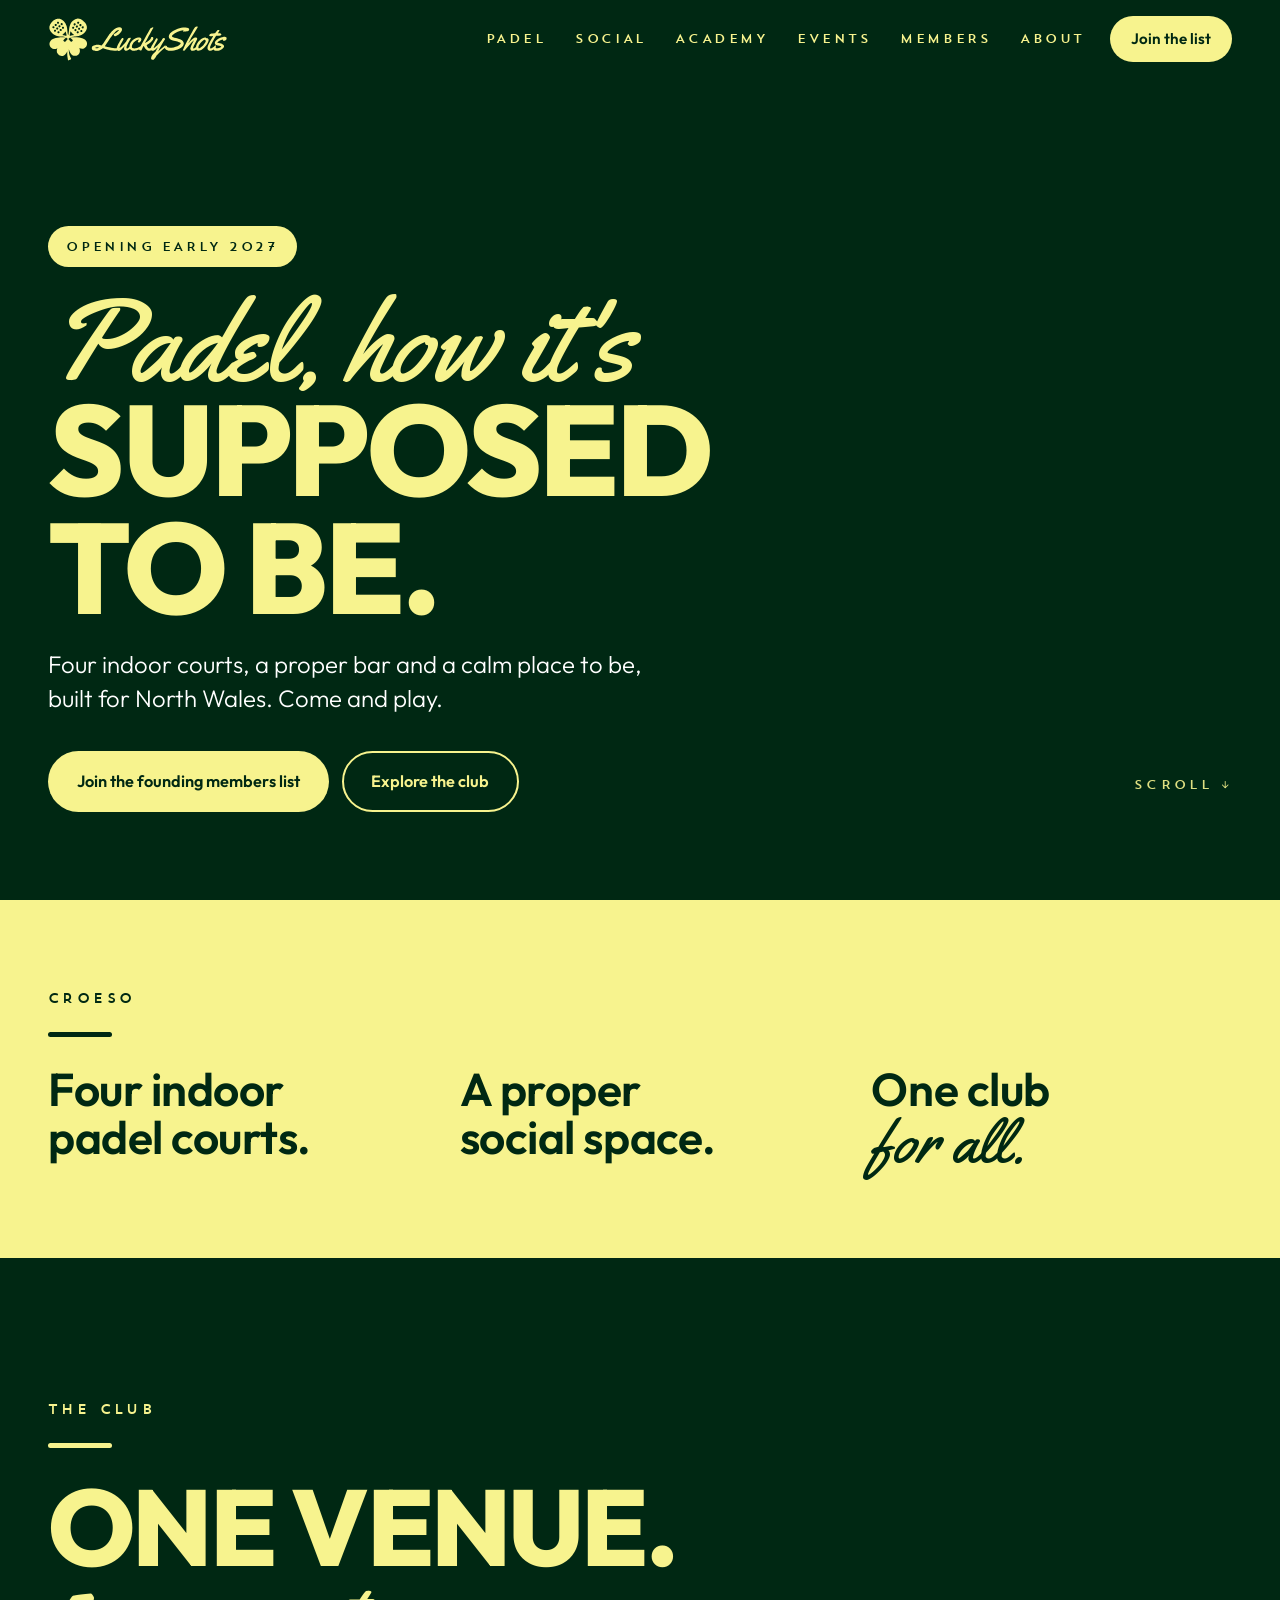
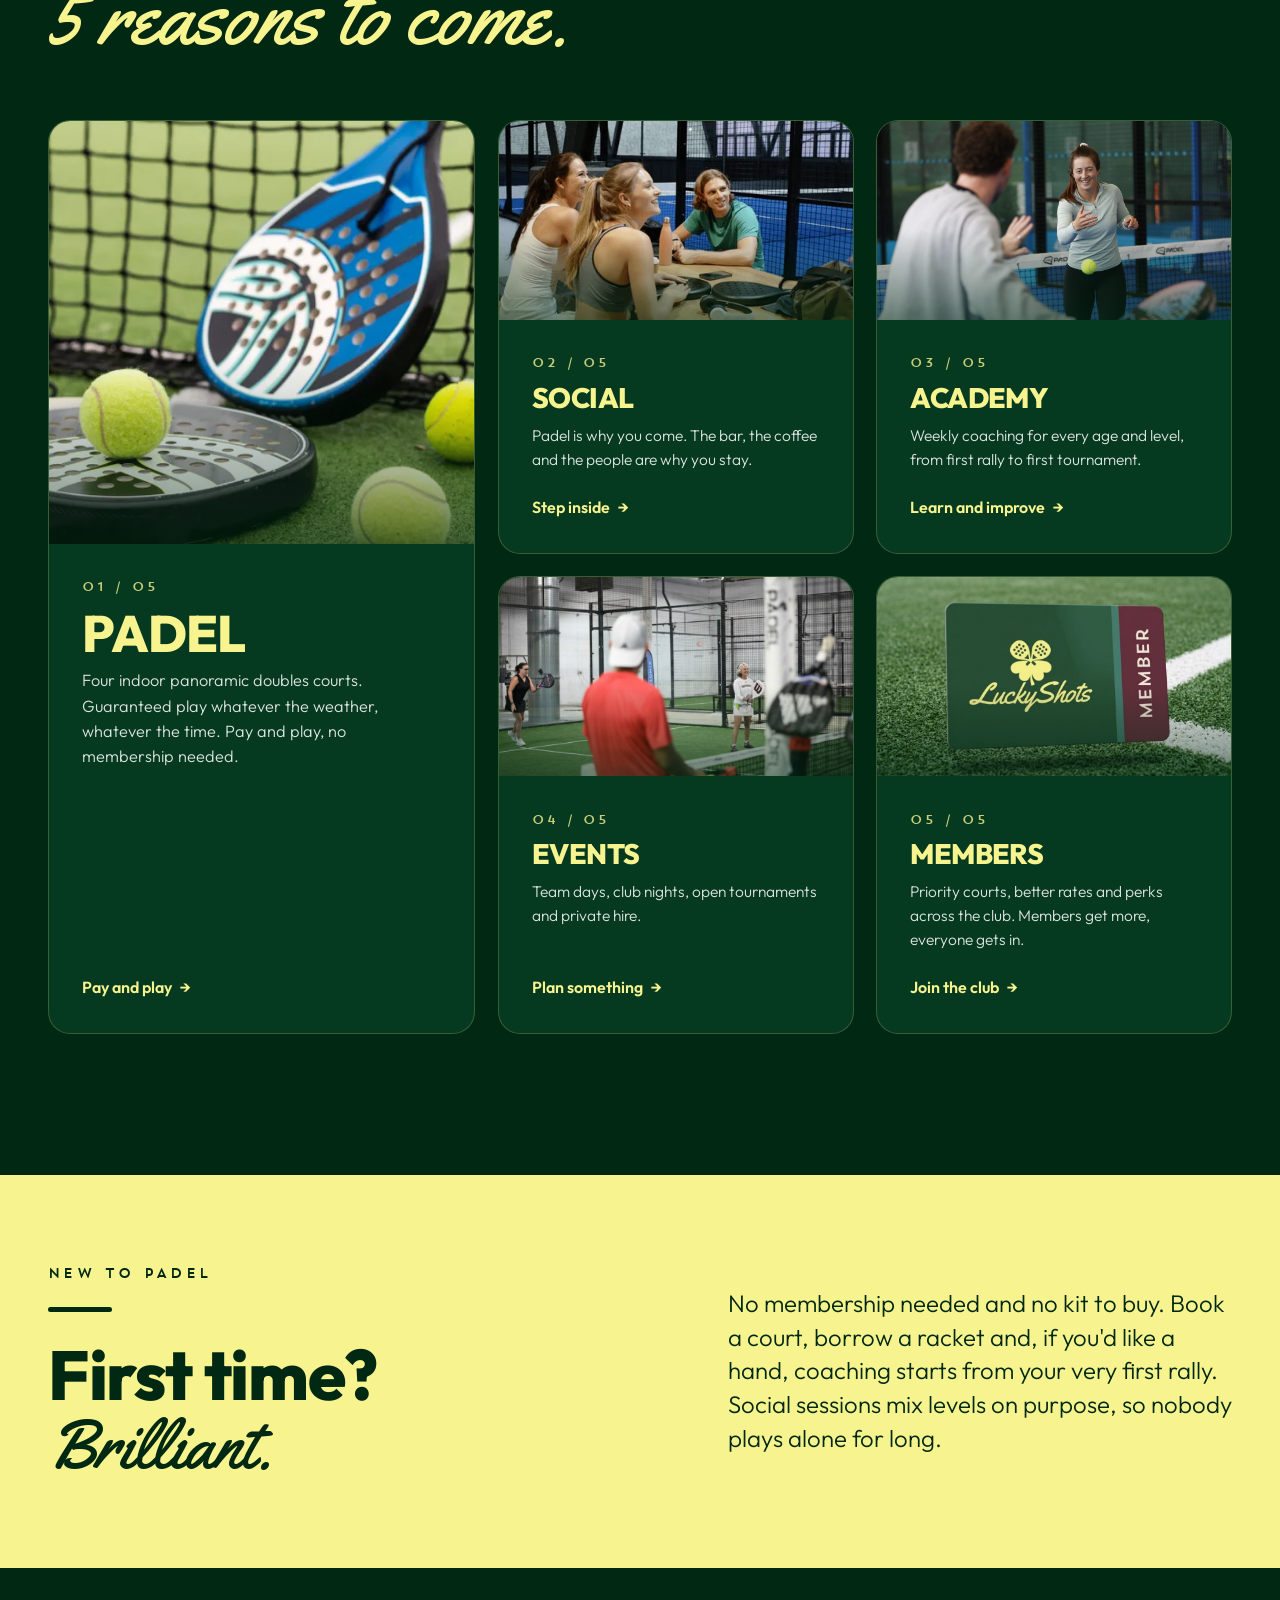
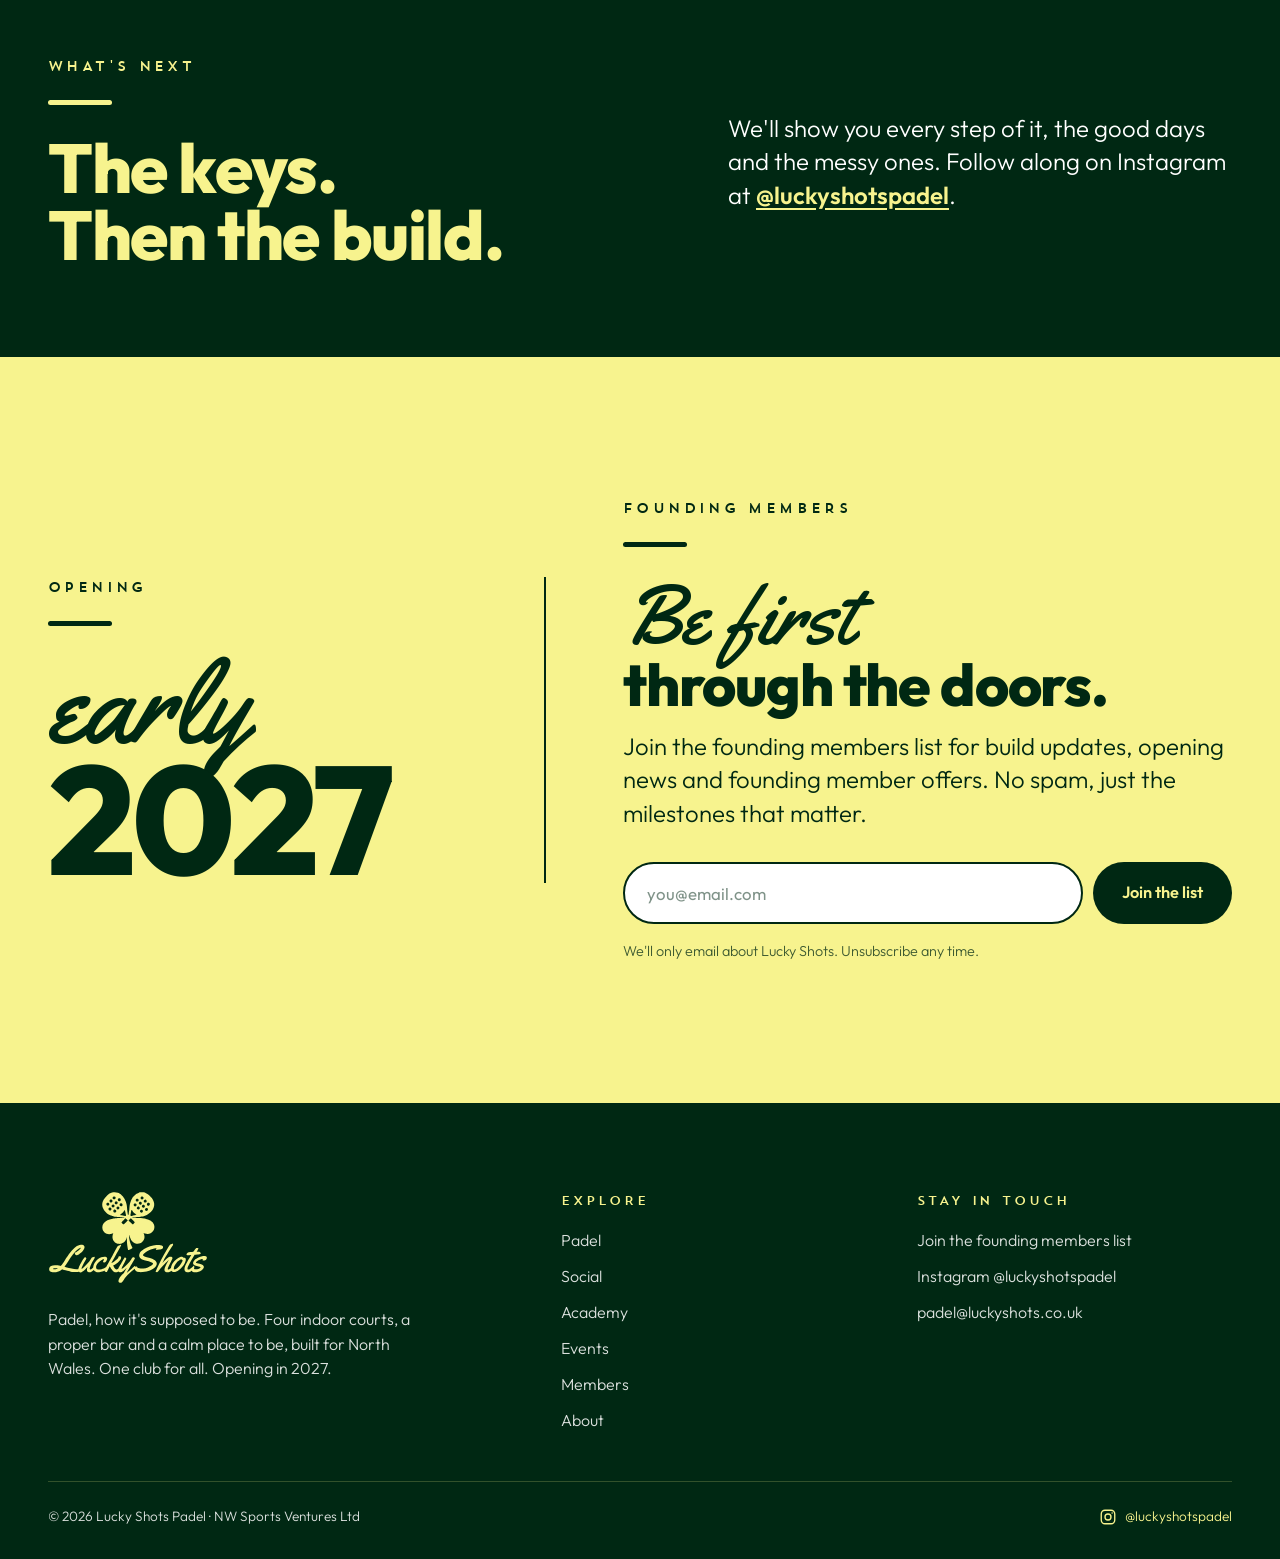
==== commit 88010c2e: "Copy: bring site wording in line with the brand personality Wording only, no design or layout change" ====
--- a/index.html
+++ b/index.html
@@ -3,11 +3,11 @@
 <head>
   <meta charset="UTF-8" />
   <meta name="viewport" content="width=device-width, initial-scale=1" />
-  <title>Lucky Shots Padel | North Wales' new home for padel · Opening 2027</title>
-  <meta name="description" content="Lucky Shots Padel: four indoor padel courts, a proper social space and a club built for North Wales. Opening early 2027. Join the founding members list." />
+  <title>Lucky Shots Padel | Padel, how it's supposed to be · North Wales</title>
+  <meta name="description" content="Lucky Shots Padel: four indoor courts, a proper bar and a calm place to be, built for North Wales. One club for all. Opening early 2027." />
 
-  <meta property="og:title" content="Lucky Shots Padel | North Wales" />
-  <meta property="og:description" content="Four indoor padel courts, a proper social space and a club built for North Wales. Opening early 2027." />
+  <meta property="og:title" content="Lucky Shots Padel | Padel, how it's supposed to be" />
+  <meta property="og:description" content="Four indoor courts, a proper bar and a calm place to be, built for North Wales. One club for all. Opening early 2027." />
   <meta property="og:type" content="website" />
   <meta property="og:image" content="assets/favicon-512.png" />
   <meta name="theme-color" content="#002813" />
@@ -62,12 +62,12 @@
           <span class="stage-approved">&#10003;&nbsp; Planning approved</span>
         </span>
         <h1 class="display anim d2">
-          <span class="stage-teaser"><span class="script script-xl">North Wales'</span>new home<br>of padel.</span>
+          <span class="stage-teaser"><span class="script script-xl">Padel, how it's</span>supposed<br>to be.</span>
           <span class="stage-approved"><span class="script script-xl">It's</span>happening.</span>
         </h1>
         <div class="hero-foot anim d3">
           <div>
-            <p class="lead">Four indoor padel courts, a proper social space and a club built for North Wales.</p>
+            <p class="lead">Four indoor courts, a proper bar and a calm place to be, built for North Wales. Come and play.</p>
             <div class="btn-row">
               <a class="btn btn-yellow" href="#join">Join the founding members list</a>
               <a class="btn btn-line" href="#club">Explore the club</a>
@@ -81,12 +81,12 @@
     <!-- ============ WHAT'S COMING (carousel slide 3) ============ -->
     <section class="band band-yellow band-tight">
       <div class="wrap reveal">
-        <span class="eyebrow">What's coming</span>
+        <span class="eyebrow">Croeso</span>
         <span class="rule"></span>
         <div class="statement">
           <p class="mid">Four indoor<br>padel courts.</p>
           <p class="mid">A proper<br>social space.</p>
-          <p class="mid">Built for<br><span class="script">North Wales.</span></p>
+          <p class="mid">One club<br><span class="script">for all.</span></p>
         </div>
       </div>
     </section>
@@ -137,7 +137,7 @@
               <span class="count">04 / 05</span>
               <h3>Events</h3>
               <p>Team days, club nights, open tournaments and private hire.</p>
-              <span class="card-link">Get the group in</span>
+              <span class="card-link">Plan something</span>
             </div>
           </a>
 
@@ -146,11 +146,23 @@
             <div class="card-body">
               <span class="count">05 / 05</span>
               <h3>Members</h3>
-              <p>Priority courts, better rates and a guaranteed spot at the best nights.</p>
+              <p>Priority courts, better rates and perks across the club. Members get more, everyone gets in.</p>
               <span class="card-link">Join the club</span>
             </div>
           </a>
         </div>
+      </div>
+    </section>
+
+    <!-- ============ FIRST TIME ============ -->
+    <section class="band band-yellow band-tight">
+      <div class="wrap reveal feature">
+        <div>
+          <span class="eyebrow">New to padel</span>
+          <span class="rule"></span>
+          <h2 class="headline">First time?<br><span class="script">Brilliant.</span></h2>
+        </div>
+        <p class="lead">No membership needed and no kit to buy. Book a court, borrow a racket and, if you'd like a hand, coaching starts from your very first rally. Social sessions mix levels on purpose, so nobody plays alone for long.</p>
       </div>
     </section>
 
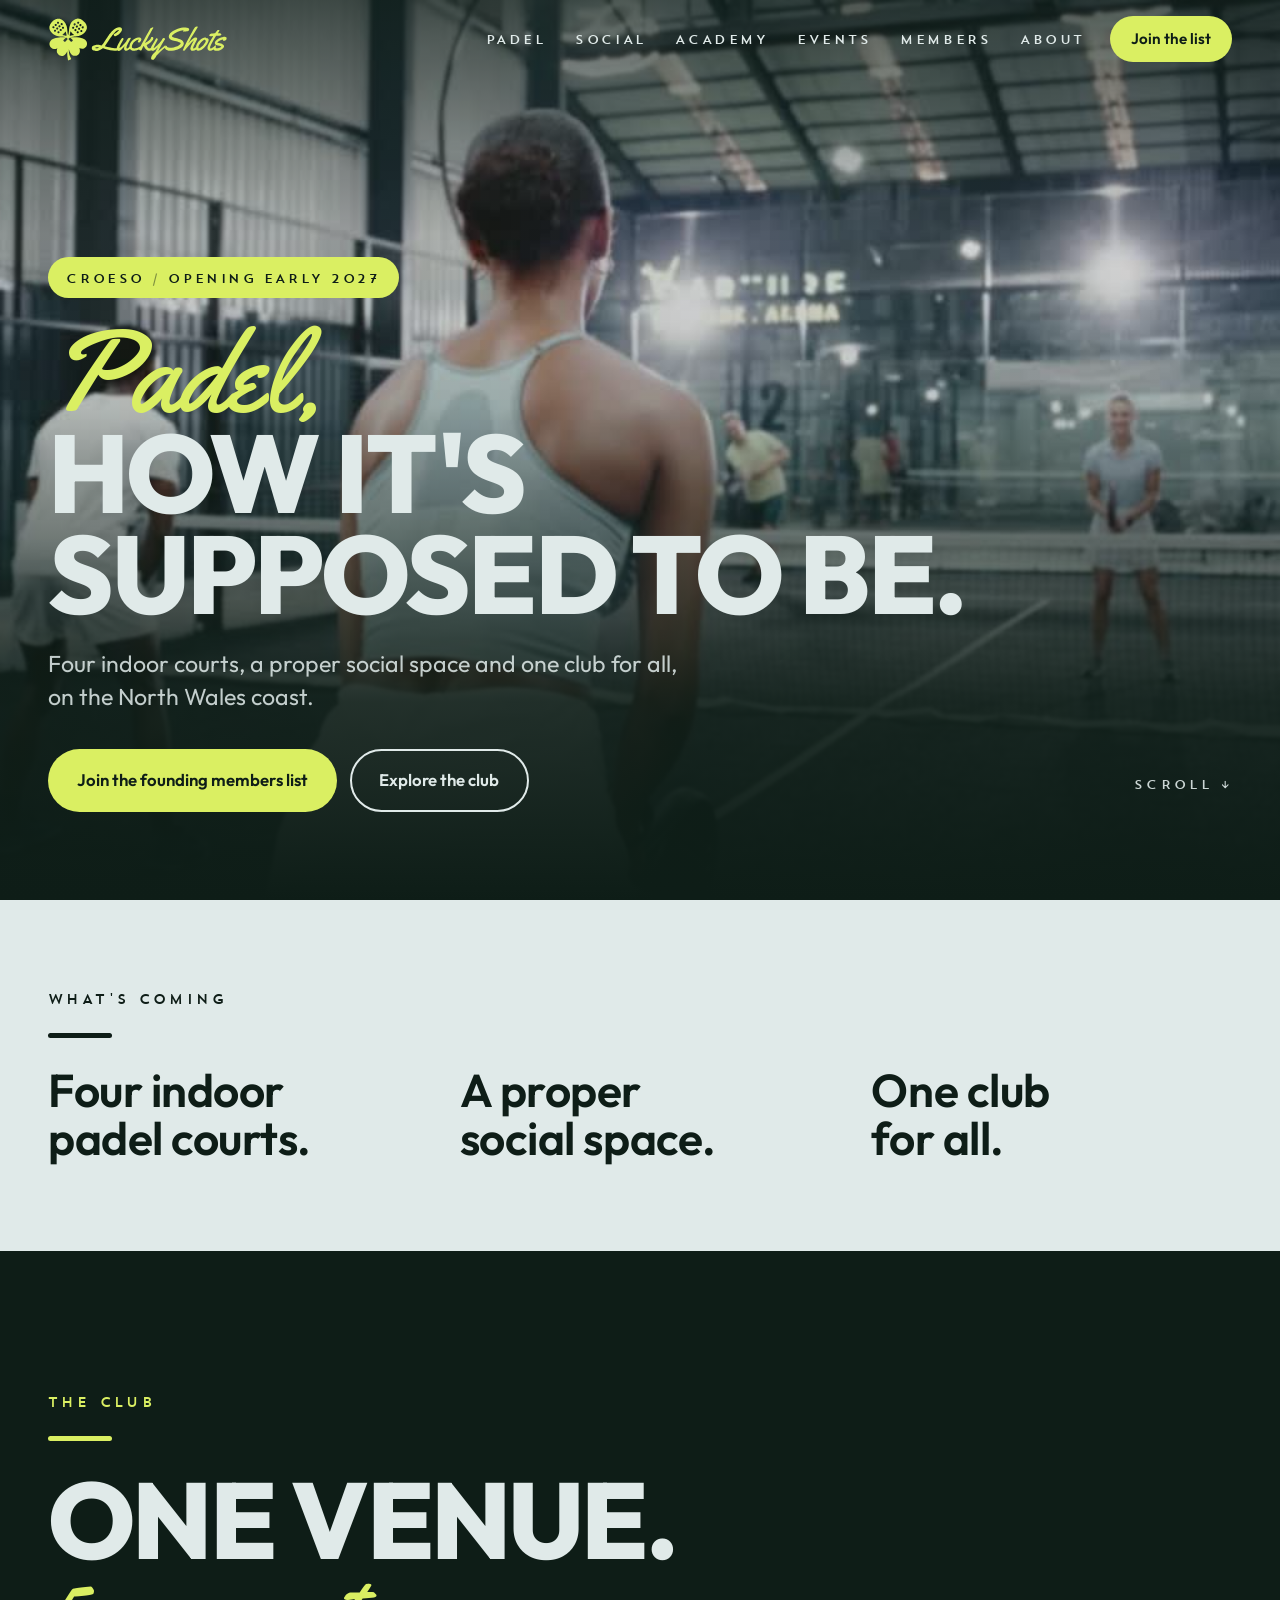
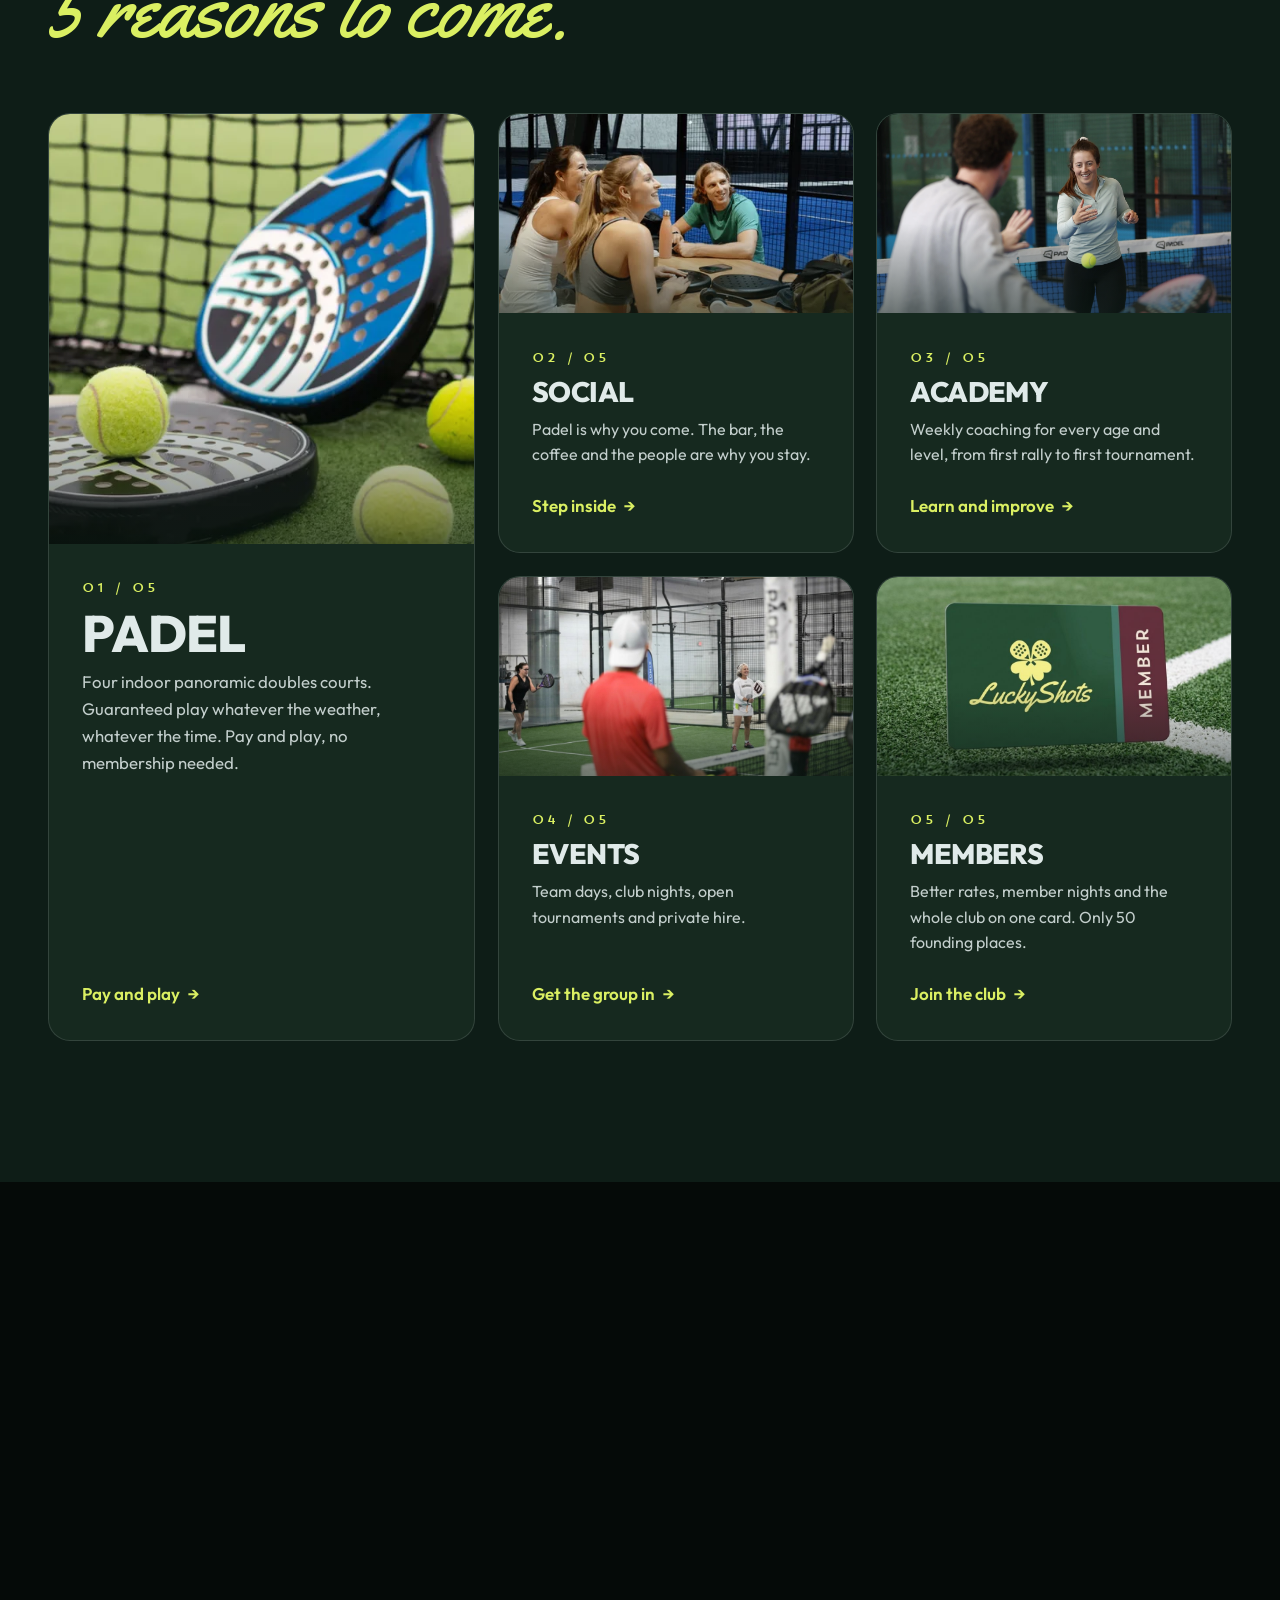
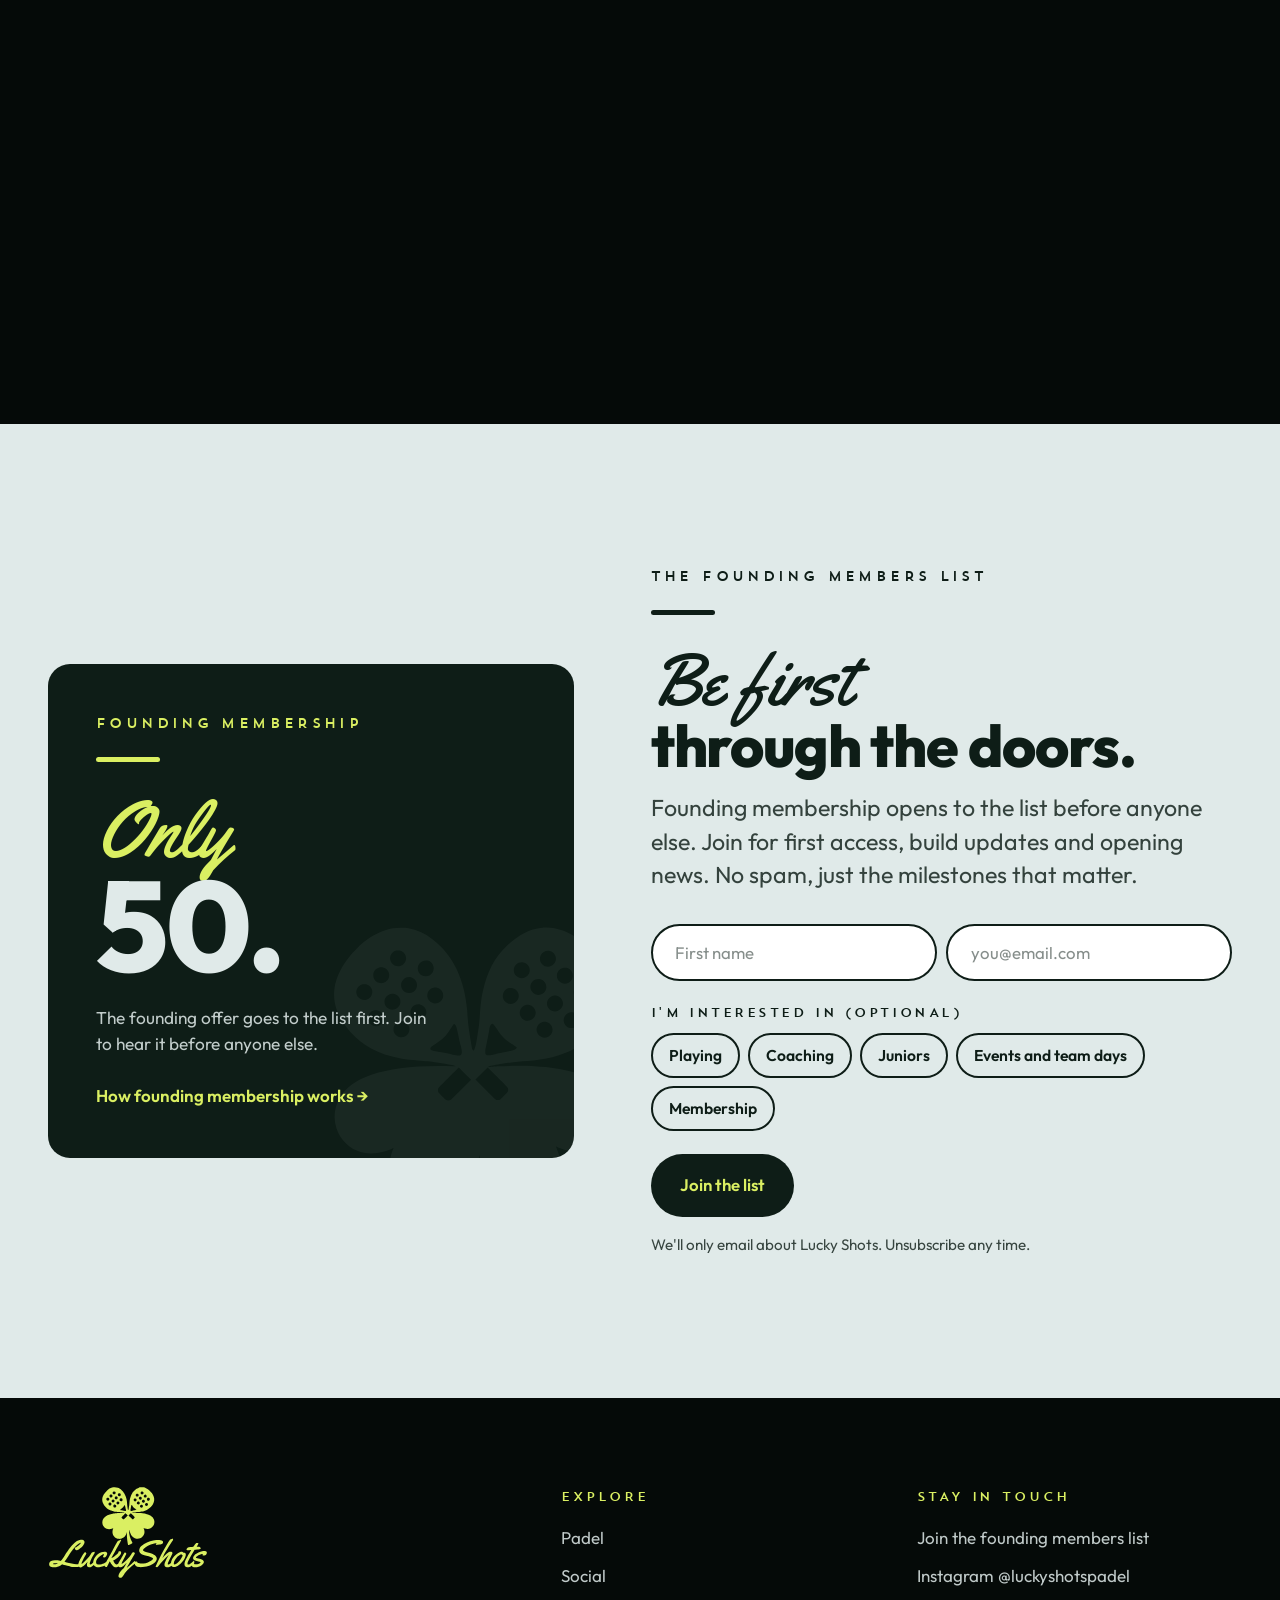
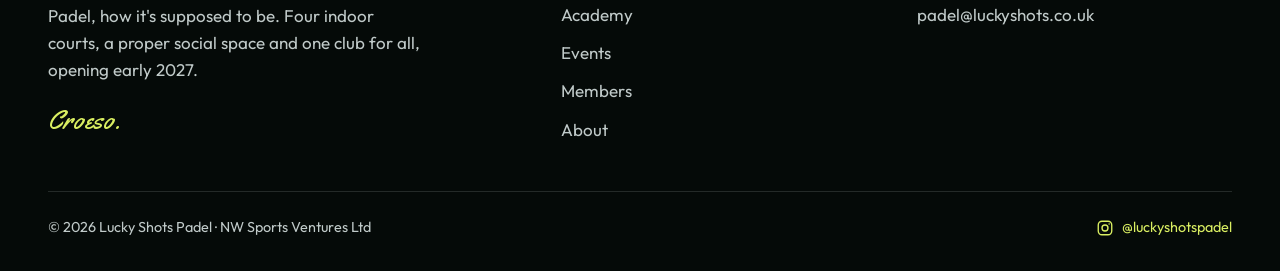
==== commit 5fa42ee4: "Site refresh: new palette, founding membership block, build timeline, richer sign-up - Brand palette" ====
--- a/index.html
+++ b/index.html
@@ -3,14 +3,14 @@
 <head>
   <meta charset="UTF-8" />
   <meta name="viewport" content="width=device-width, initial-scale=1" />
-  <title>Lucky Shots Padel | Padel, how it's supposed to be · North Wales</title>
-  <meta name="description" content="Lucky Shots Padel: four indoor courts, a proper bar and a calm place to be, built for North Wales. One club for all. Opening early 2027." />
+  <title>Lucky Shots Padel | Padel, how it's supposed to be · North Wales, opening 2027</title>
+  <meta name="description" content="Lucky Shots Padel: padel, how it's supposed to be. Four indoor courts, a proper social space and one club for all in North Wales. Opening early 2027. Only 50 founding memberships." />
 
   <meta property="og:title" content="Lucky Shots Padel | Padel, how it's supposed to be" />
-  <meta property="og:description" content="Four indoor courts, a proper bar and a calm place to be, built for North Wales. One club for all. Opening early 2027." />
+  <meta property="og:description" content="Four indoor padel courts, a proper social space and one club for all in North Wales. Opening early 2027." />
   <meta property="og:type" content="website" />
   <meta property="og:image" content="assets/favicon-512.png" />
-  <meta name="theme-color" content="#002813" />
+  <meta name="theme-color" content="#0E1D17" />
 
   <link rel="icon" href="assets/favicon.ico" sizes="any" />
   <link rel="icon" type="image/png" href="assets/favicon-32.png" sizes="32x32" />
@@ -18,17 +18,17 @@
 
   <link rel="preconnect" href="https://fonts.googleapis.com" />
   <link rel="preconnect" href="https://fonts.gstatic.com" crossorigin />
-  <link href="https://fonts.googleapis.com/css2?family=Outfit:wght@300;600;800&family=Yellowtail&display=swap" rel="stylesheet" />
+  <link href="https://fonts.googleapis.com/css2?family=Outfit:wght@300;400;600;800&family=Yellowtail&display=swap" rel="stylesheet" />
 
   <script type="application/ld+json">
   {
     "@context": "https://schema.org",
     "@type": "SportsActivityLocation",
     "name": "Lucky Shots Padel",
-    "description": "Four indoor padel courts, a bar and social space coming to North Wales in 2027.",
+    "description": "Padel, how it's supposed to be. Four indoor padel courts, a bar and social space coming to North Wales in 2027.",
     "url": "https://luckyshots.co.uk",
     "sport": "Padel",
-    "areaServed": "Colwyn Bay, Conwy, North Wales",
+    "areaServed": "Colwyn Bay, North Wales",
     "sameAs": ["https://instagram.com/luckyshotspadel"]
   }
   </script>
@@ -44,32 +44,23 @@
 
   <main id="main">
 
-    <!-- ============ HERO (carousel slide 1) ============ -->
+    <!-- ============ HERO ============ -->
     <section class="hero">
-      <video class="hero-video" muted loop playsinline preload="auto" aria-hidden="true"></video>
-      <script>
-        (function(){
-          var v = document.currentScript.previousElementSibling;
-          if (!matchMedia('(prefers-reduced-motion: reduce)').matches) {
-            var s = document.createElement('source'); s.src = 'assets/hero_video.mp4'; s.type = 'video/mp4';
-            v.appendChild(s); v.play().catch(function(){});
-          }
-        })();
-      </script>
+      <video class="hero-video" muted loop playsinline preload="none" poster="assets/posters/hero_video.jpg" data-src="assets/hero_video.mp4" aria-hidden="true"></video>
       <div class="wrap hero-inner">
         <span class="chip anim d1">
-          <span class="stage-teaser">Opening early 2027</span>
+          <span class="stage-teaser"><span lang="cy">Croeso</span> <span class="sep">/</span> Opening early 2027</span>
           <span class="stage-approved">&#10003;&nbsp; Planning approved</span>
         </span>
         <h1 class="display anim d2">
-          <span class="stage-teaser"><span class="script script-xl">Padel, how it's</span>supposed<br>to be.</span>
+          <span class="stage-teaser"><span class="script script-xl">Padel,</span>how it's supposed to be.</span>
           <span class="stage-approved"><span class="script script-xl">It's</span>happening.</span>
         </h1>
         <div class="hero-foot anim d3">
           <div>
-            <p class="lead">Four indoor courts, a proper bar and a calm place to be, built for North Wales. Come and play.</p>
+            <p class="lead">Four indoor courts, a proper social space and one club for all, on the North Wales coast.</p>
             <div class="btn-row">
-              <a class="btn btn-yellow" href="#join">Join the founding members list</a>
+              <a class="btn btn-lime" href="#join">Join the founding members list</a>
               <a class="btn btn-line" href="#club">Explore the club</a>
             </div>
           </div>
@@ -78,21 +69,21 @@
       </div>
     </section>
 
-    <!-- ============ WHAT'S COMING (carousel slide 3) ============ -->
-    <section class="band band-yellow band-tight">
+    <!-- ============ WHAT'S COMING ============ -->
+    <section class="band band-mist band-tight">
       <div class="wrap reveal">
-        <span class="eyebrow">Croeso</span>
+        <span class="eyebrow">What's coming</span>
         <span class="rule"></span>
         <div class="statement">
           <p class="mid">Four indoor<br>padel courts.</p>
           <p class="mid">A proper<br>social space.</p>
-          <p class="mid">One club<br><span class="script">for all.</span></p>
+          <p class="mid">One club<br>for all.</p>
         </div>
       </div>
     </section>
 
     <!-- ============ ONE VENUE, 5 REASONS ============ -->
-    <section class="band band-green" id="club">
+    <section class="band band-dark" id="club">
       <div class="wrap">
         <div class="reveal">
           <span class="eyebrow">The club</span>
@@ -137,16 +128,16 @@
               <span class="count">04 / 05</span>
               <h3>Events</h3>
               <p>Team days, club nights, open tournaments and private hire.</p>
-              <span class="card-link">Plan something</span>
+              <span class="card-link">Get the group in</span>
             </div>
           </a>
 
           <a class="card" href="members.html">
-            <div class="card-media"><img src="assets/cards/members.jpg" alt="Lucky Shots membership" loading="lazy" onerror="this.remove()" /></div>
+            <div class="card-media"><img src="assets/cards/members.jpg" alt="Lucky Shots membership card" loading="lazy" onerror="this.remove()" /></div>
             <div class="card-body">
               <span class="count">05 / 05</span>
               <h3>Members</h3>
-              <p>Priority courts, better rates and perks across the club. Members get more, everyone gets in.</p>
+              <p>Better rates, member nights and the whole club on one card. Only 50 founding places.</p>
               <span class="card-link">Join the club</span>
             </div>
           </a>
@@ -154,31 +145,18 @@
       </div>
     </section>
 
-    <!-- ============ FIRST TIME ============ -->
-    <section class="band band-yellow band-tight">
-      <div class="wrap reveal feature">
-        <div>
-          <span class="eyebrow">New to padel</span>
-          <span class="rule"></span>
-          <h2 class="headline">First time?<br><span class="script">Brilliant.</span></h2>
-        </div>
-        <p class="lead">No membership needed and no kit to buy. Book a court, borrow a racket and, if you'd like a hand, coaching starts from your very first rally. Social sessions mix levels on purpose, so nobody plays alone for long.</p>
+    <!-- ============ WHERE WE'RE AT (build progress) ============ -->
+    <section class="band band-deep">
+      <div class="wrap reveal">
+        <span class="eyebrow">Where we're at</span>
+        <span class="rule"></span>
+        <h2 class="headline">The keys.<br>Then the build.</h2>
+        <site-progress></site-progress>
+        <p class="lead progress-foot">We'll show you every step of it, the good days and the messy ones. Follow along on Instagram at <a class="inline-link" href="https://instagram.com/luckyshotspadel" target="_blank" rel="noopener">@luckyshotspadel</a>.</p>
       </div>
     </section>
 
-    <!-- ============ WHAT'S NEXT (carousel slide 4) ============ -->
-    <section class="band band-green band-tight">
-      <div class="wrap reveal feature">
-        <div>
-          <span class="eyebrow">What's next</span>
-          <span class="rule"></span>
-          <h2 class="headline">The keys.<br>Then the build.</h2>
-        </div>
-        <p class="lead">We'll show you every step of it, the good days and the messy ones. Follow along on Instagram at <a href="https://instagram.com/luckyshotspadel" target="_blank" rel="noopener" style="color:var(--y);font-weight:600;text-decoration:underline;text-underline-offset:4px">@luckyshotspadel</a>.</p>
-      </div>
-    </section>
-
-    <!-- ============ JOIN (carousel slides 5 and 6) ============ -->
+    <!-- ============ JOIN ============ -->
     <site-join></site-join>
 
   </main>
--- a/styles.css
+++ b/styles.css
@@ -9,20 +9,40 @@
 }
 
 /* ============================================================
-   LUCKY SHOTS PADEL: shared stylesheet (2026 carousel style)
-   Two colours only: dark green #002813 and pale yellow #F7F38E,
-   plus white for body copy on green.
-   Type: Outfit 800 for big headlines, Yellowtail for one script
-   word per headline, Trend Sans One for eyebrows and labels,
-   Outfit 300 for body copy.
+   LUCKY SHOTS PADEL: shared stylesheet (brand palette, 31 Oct 2026)
+
+   Four colours, each with one job:
+     Forest Slate #0E1D17  base background, text on Pale Mist
+     Deep Forest  #050A08  depth: footer, hero fade, timeline band
+     Pale Mist    #E0EAE9  calm reading sections, headlines on dark
+     Lime Yellow  #DAEF62  ACCENT ONLY: buttons, chips, script words,
+                           eyebrows, numbers, small highlights
+
+   Lime rules:
+     - Lime goes on the dark colours only. Lime on Pale Mist is
+       unreadable (contrast 1.0:1), so never put lime on a mist band.
+     - No lime background bigger than a button or chip.
+
+   Type: Outfit 800 for big headlines, Yellowtail for one script word
+   in page titles and key moments, Trend Sans One for eyebrows and
+   labels, Outfit 400 for body copy.
    ============================================================ */
 :root{
-  --g:#002813;            /* brand dark green */
-  --g-2:#063a20;          /* slightly lifted green for cards on green */
-  --y:#F7F38E;            /* brand pale yellow */
+  --ink:#0E1D17;          /* Forest Slate: base */
+  --deep:#050A08;         /* Deep Forest: depth */
+  --mist:#E0EAE9;         /* Pale Mist: reading sections */
+  --lime:#DAEF62;         /* Lime Yellow: accent only */
+  --lift:#16291F;         /* card surface on Forest Slate */
   --white:#ffffff;
-  --y-20:rgba(247,243,142,.2);
-  --w-80:rgba(255,255,255,.86);
+
+  --on-dark:rgba(224,234,233,.86);   /* body copy on dark */
+  --on-mist:rgba(14,29,23,.82);      /* body copy on mist */
+  --line-dark:rgba(224,234,233,.14);
+  --line-mist:rgba(14,29,23,.16);
+
+  /* older names kept so nothing outside this file breaks */
+  --g:var(--ink);
+  --y:var(--lime);
 
   --f-display:'trend_sansone',"Outfit",system-ui,sans-serif;
   --f-script:"Yellowtail",cursive;
@@ -41,28 +61,38 @@
 html{ -webkit-text-size-adjust:100%; scroll-behavior:smooth; }
 @media (prefers-reduced-motion:reduce){ html{ scroll-behavior:auto; } }
 body{
-  margin:0; font-family:var(--f-body); font-weight:300;
-  color:var(--white); background:var(--g); line-height:1.55;
+  margin:0; font-family:var(--f-body); font-weight:400; font-size:1.0625rem;
+  color:var(--on-dark); background:var(--ink); line-height:1.6;
   -webkit-font-smoothing:antialiased; text-rendering:optimizeLegibility;
 }
 img{ max-width:100%; display:block; height:auto; }
 a{ color:inherit; text-decoration:none; }
 button{ font:inherit; cursor:pointer; }
 h1,h2,h3,h4,p{ margin:0; }
-::selection{ background:var(--y); color:var(--g); }
-.skip{ position:absolute; left:-999px; top:0; z-index:300; background:var(--y); color:var(--g); padding:.7rem 1rem; font-weight:600; }
+::selection{ background:var(--lime); color:var(--ink); }
+.skip{ position:absolute; left:-999px; top:0; z-index:300; background:var(--lime); color:var(--ink); padding:.7rem 1rem; font-weight:600; }
 .skip:focus{ left:0; }
-:focus-visible{ outline:3px solid var(--y); outline-offset:3px; border-radius:6px; }
-.band-yellow :focus-visible{ outline-color:var(--g); }
+:focus-visible{ outline:3px solid var(--lime); outline-offset:3px; border-radius:6px; }
+.band-mist :focus-visible{ outline-color:var(--ink); }
 
 .wrap{ width:min(100% - 2*var(--gutter), var(--wrap)); margin-inline:auto; }
+.inline-link{ font-weight:600; text-decoration:underline; text-underline-offset:4px; color:var(--lime); }
+.band-mist .inline-link{ color:var(--ink); }
 
 /* ---------- bands (each section reads like one slide) ---------- */
 .band{ position:relative; padding-block:clamp(4.5rem,11vw,9rem); overflow:hidden; }
-.band-green{ background:var(--g); color:var(--y); }
-.band-yellow{ background:var(--y); color:var(--g); }
+.band-dark, .band-green{ background:var(--ink); color:var(--mist); }
+.band-deep{ background:var(--deep); color:var(--mist); }
+.band-mist, .band-yellow{ background:var(--mist); color:var(--ink); }
 .band-tight{ padding-block:clamp(3rem,7vw,5.5rem); }
-.band-green + .band-green{ border-top:1px solid var(--y-20); }
+.band-dark + .band-dark{ border-top:1px solid var(--line-dark); }
+
+/* accents: lime on dark, ink on mist */
+.band-dark .eyebrow, .band-deep .eyebrow, .page-hero .eyebrow, .hero .eyebrow,
+.band-dark .rule, .band-deep .rule, .page-hero .rule,
+.band-dark .script, .band-deep .script, .hero .script, .page-hero .script,
+.band-dark .count, .band-deep .count{ color:var(--lime); }
+.band-dark .rule, .band-deep .rule, .page-hero .rule{ background:var(--lime); }
 
 /* ---------- type ---------- */
 .eyebrow{
@@ -86,35 +116,37 @@
 .script{ font-family:var(--f-script); font-weight:400; letter-spacing:0; text-transform:none; }
 .script-xl{ display:block; font-size:clamp(3.4rem,9vw,8rem); line-height:.85; }
 .script-lg{ display:block; font-size:clamp(2.8rem,6.6vw,5.6rem); line-height:.95; }
-.lead{ font-weight:300; font-size:clamp(1.15rem,1.9vw,1.5rem); line-height:1.4; max-width:40ch; }
-.band-green .lead, .hero .lead, .page-hero .lead{ color:var(--white); }
-.band-yellow .lead{ color:var(--g); }
+.lead{ font-weight:400; font-size:clamp(1.15rem,1.9vw,1.45rem); line-height:1.45; max-width:42ch; }
+.band-dark .lead, .band-deep .lead, .hero .lead, .page-hero .lead{ color:var(--on-dark); }
+.band-mist .lead{ color:var(--on-mist); }
 .center{ text-align:center; }
 .center .lead{ margin-inline:auto; }
-.count{ font-family:var(--f-display); font-size:.82rem; letter-spacing:.22em; opacity:.8; }
+.count{ font-family:var(--f-display); font-size:.82rem; letter-spacing:.22em; }
+.small-print{ font-size:.95rem; opacity:.8; margin-top:1rem; }
 
 /* ---------- chip + buttons ---------- */
 .chip{
   display:inline-flex; align-items:center; gap:.6rem;
-  background:var(--y); color:var(--g); border-radius:999px;
+  background:var(--lime); color:var(--ink); border-radius:999px;
   font-family:var(--f-display); font-size:clamp(.78rem,1vw,.9rem); letter-spacing:.2em; text-transform:uppercase;
   padding:.7rem 1.15rem .62rem;
 }
+.chip .sep{ opacity:.45; }
 .btn{
   display:inline-flex; align-items:center; justify-content:center; gap:.6rem;
-  font-family:var(--f-body); font-weight:600; font-size:1.02rem; letter-spacing:0;
+  font-family:var(--f-body); font-weight:600; font-size:1.05rem; letter-spacing:0;
   padding:1rem 1.7rem; border-radius:999px; border:2px solid transparent;
   transition:transform .25s var(--ease), background .25s var(--ease), color .25s var(--ease), border-color .25s var(--ease);
   white-space:nowrap;
 }
 .btn:hover{ transform:translateY(-2px); }
-.btn-yellow{ background:var(--y); color:var(--g); }
-.btn-yellow:hover{ background:#fff; }
-.btn-green{ background:var(--g); color:var(--y); }
-.btn-green:hover{ background:#0b4d2a; }
+.btn-lime, .btn-yellow{ background:var(--lime); color:var(--ink); }
+.btn-lime:hover, .btn-yellow:hover{ background:var(--mist); }
+.btn-ink, .btn-green{ background:var(--ink); color:var(--lime); }
+.btn-ink:hover, .btn-green:hover{ background:var(--deep); }
 .btn-line{ border-color:currentColor; color:inherit; background:transparent; }
-.band-green .btn-line:hover, .hero .btn-line:hover, .page-hero .btn-line:hover{ background:var(--y); color:var(--g); border-color:var(--y); }
-.band-yellow .btn-line:hover{ background:var(--g); color:var(--y); border-color:var(--g); }
+.band-dark .btn-line:hover, .band-deep .btn-line:hover, .hero .btn-line:hover, .page-hero .btn-line:hover{ background:var(--mist); color:var(--ink); border-color:var(--mist); }
+.band-mist .btn-line:hover{ background:var(--ink); color:var(--mist); border-color:var(--ink); }
 .btn-row{ display:flex; flex-wrap:wrap; gap:.8rem; margin-top:2.2rem; }
 .center .btn-row{ justify-content:center; }
 @media (max-width:520px){ .btn-row .btn{ width:100%; } }
@@ -122,47 +154,47 @@
 /* ============================================================
    HEADER + DECISION-DAY BANNER (rendered by components.js)
    ============================================================ */
-site-header, site-footer, site-join{ display:block; }
-site-header:not(:defined){ min-height:78px; background:var(--g); }
+site-header, site-footer, site-join, site-progress{ display:block; }
+site-header:not(:defined){ min-height:78px; background:var(--ink); }
 .hdr{
-  position:sticky; top:0; z-index:100; background:var(--g); color:var(--y);
-  border-bottom:1px solid var(--y-20);
+  position:sticky; top:0; z-index:100; background:var(--ink); color:var(--mist);
+  border-bottom:1px solid var(--line-dark);
   transition:background-color .35s var(--ease), border-color .35s var(--ease);
 }
 body.has-video-hero .hdr{ position:fixed; left:0; right:0; background:transparent; border-bottom-color:transparent; }
-body.has-video-hero .hdr.scrolled{ background:var(--g); border-bottom-color:var(--y-20); }
+body.has-video-hero .hdr.scrolled{ background:var(--ink); border-bottom-color:var(--line-dark); }
 .hdr-row{ display:flex; align-items:center; justify-content:space-between; gap:1rem; height:78px; }
 .hdr-logo{
-  display:block; height:44px; width:180px; background:var(--y);
+  display:block; height:44px; width:180px; background:var(--lime);
   -webkit-mask:url("assets/logo_header.svg") left center/contain no-repeat;
   mask:url("assets/logo_header.svg") left center/contain no-repeat;
 }
 .hdr-nav{ display:flex; align-items:center; gap:.2rem; }
 .hdr-nav a{
   font-family:var(--f-display); font-size:.8rem; letter-spacing:.2em; text-transform:uppercase;
-  color:var(--y); padding:.55rem .8rem; border-radius:999px; transition:background .2s var(--ease), color .2s var(--ease);
-}
-.hdr-nav a:hover{ background:var(--y-20); }
-.hdr-nav a[aria-current="page"]{ background:var(--y); color:var(--g); }
-.hdr-nav a.hdr-cta{ margin-left:.6rem; background:var(--y); color:var(--g); font-family:var(--f-body); font-weight:600; letter-spacing:0; text-transform:none; font-size:.95rem; padding:.7rem 1.3rem; }
-.hdr-nav a.hdr-cta:hover{ background:#fff; }
-.hdr-burger{ display:none; background:none; border:0; color:var(--y); padding:.4rem; line-height:0; }
+  color:var(--mist); padding:.55rem .8rem; border-radius:999px; transition:background .2s var(--ease), color .2s var(--ease);
+}
+.hdr-nav a:hover{ background:var(--line-dark); }
+.hdr-nav a[aria-current="page"]{ color:var(--lime); box-shadow:inset 0 0 0 1.5px var(--lime); }
+.hdr-nav a.hdr-cta{ margin-left:.6rem; background:var(--lime); color:var(--ink); font-family:var(--f-body); font-weight:600; letter-spacing:0; text-transform:none; font-size:.95rem; padding:.7rem 1.3rem; }
+.hdr-nav a.hdr-cta:hover{ background:var(--mist); }
+.hdr-burger{ display:none; background:none; border:0; color:var(--mist); padding:.4rem; line-height:0; }
 .hdr-burger svg{ width:30px; height:30px; }
 @media (max-width:900px){
   .hdr-burger{ display:inline-flex; }
   .hdr-nav{
     position:absolute; left:0; right:0; top:78px; flex-direction:column; align-items:stretch; gap:.1rem;
-    background:var(--g); padding:1rem var(--gutter) 1.6rem; border-bottom:1px solid var(--y-20);
+    background:var(--ink); padding:1rem var(--gutter) 1.6rem; border-bottom:1px solid var(--line-dark);
     opacity:0; transform:translateY(-10px); pointer-events:none; transition:opacity .25s var(--ease), transform .25s var(--ease);
   }
   .hdr-nav.open{ opacity:1; transform:none; pointer-events:auto; }
   .hdr-nav a{ font-size:1rem; padding:.85rem .6rem; }
   .hdr-nav a.hdr-cta{ margin:.8rem 0 0; text-align:center; justify-content:center; font-size:1.05rem; padding:1rem; }
-  .hdr-nav a[aria-current="page"]{ background:transparent; color:var(--y); text-decoration:underline; text-underline-offset:6px; }
+  .hdr-nav a[aria-current="page"]{ box-shadow:none; text-decoration:underline; text-underline-offset:6px; }
 }
 
 /* decision-day banner: hidden until SITE.stage is "approved" */
-.stage-banner{ display:none; background:var(--y); color:var(--g); text-align:center; font-size:.98rem; padding:.7rem var(--gutter); position:relative; z-index:101; }
+.stage-banner{ display:none; background:var(--mist); color:var(--ink); text-align:center; font-size:.98rem; padding:.7rem var(--gutter); position:relative; z-index:101; }
 .stage-banner p{ margin:0; }
 .stage-banner strong{ font-weight:800; text-transform:uppercase; letter-spacing:.02em; }
 .stage-banner a{ font-weight:600; text-decoration:underline; text-underline-offset:3px; margin-left:.35rem; white-space:nowrap; }
@@ -178,7 +210,7 @@
    VIDEO HERO (home, padel, social, academy)
    ============================================================ */
 .hero{
-  position:relative; overflow:hidden; background:var(--g); color:var(--y);
+  position:relative; overflow:hidden; background:var(--ink) center/cover no-repeat; color:var(--mist);
   min-height:100vh; min-height:100svh;
   display:flex; align-items:flex-end;
   padding:clamp(7rem,14vw,9rem) 0 clamp(3rem,7vw,5.5rem);
@@ -186,23 +218,23 @@
 .hero-video{ position:absolute; inset:0; width:100%; height:100%; object-fit:cover; z-index:0; }
 .hero::before{
   content:""; position:absolute; inset:0; z-index:1; pointer-events:none;
-  background:linear-gradient(180deg, rgba(0,40,19,.7) 0%, rgba(0,40,19,.15) 26%, rgba(0,40,19,.2) 45%, rgba(0,40,19,.88) 78%, #002813 100%);
+  background:linear-gradient(180deg, rgba(14,29,23,.72) 0%, rgba(14,29,23,.15) 26%, rgba(14,29,23,.22) 45%, rgba(14,29,23,.9) 78%, #0E1D17 100%);
 }
 .hero-inner{ position:relative; z-index:2; }
 .hero .chip{ margin-bottom:1.6rem; }
-.hero .display{ font-size:clamp(3.2rem,10vw,9rem); }
+.hero .display{ font-size:clamp(3rem,8.6vw,7.8rem); max-width:13ch; }
 .hero .lead{ margin-top:1.4rem; }
 .hero-foot{ display:flex; justify-content:space-between; align-items:flex-end; gap:1rem; flex-wrap:wrap; }
-.scroll-cue{ font-family:var(--f-display); font-size:.8rem; letter-spacing:.24em; color:var(--y); opacity:.9; padding-bottom:1.1rem; }
+.scroll-cue{ font-family:var(--f-display); font-size:.8rem; letter-spacing:.24em; color:var(--mist); opacity:.9; padding-bottom:1.1rem; }
 @media (max-width:640px){ .scroll-cue{ display:none; } }
 
 /* ============================================================
    PAGE HERO (events, members, about: no video)
    ============================================================ */
-.page-hero{ background:var(--g); color:var(--y); padding:clamp(5rem,12vw,9rem) 0 clamp(3.5rem,8vw,6rem); position:relative; overflow:hidden; }
+.page-hero{ background:var(--ink); color:var(--mist); padding:clamp(5rem,12vw,9rem) 0 clamp(3.5rem,8vw,6rem); position:relative; overflow:hidden; }
 .page-hero::after{
   content:""; position:absolute; right:-4%; bottom:-14%; width:min(44vw,460px); aspect-ratio:1; pointer-events:none;
-  background:var(--y); opacity:.07;
+  background:var(--mist); opacity:.05;
   -webkit-mask:url("assets/lucky_shots_clover.svg") center/contain no-repeat; mask:url("assets/lucky_shots_clover.svg") center/contain no-repeat;
 }
 .page-hero .wrap{ position:relative; z-index:2; }
@@ -210,11 +242,10 @@
 .page-hero .lead{ margin-top:1.4rem; }
 
 /* ============================================================
-   STATEMENT (slide 3: stacked lines)
+   STATEMENT (stacked lines)
    ============================================================ */
 .statement{ display:grid; grid-template-columns:repeat(3,1fr); gap:clamp(1.5rem,4vw,3.5rem); }
 .statement .mid{ font-size:clamp(1.9rem,3.6vw,3rem); }
-.statement .script{ font-size:1.35em; line-height:.9; }
 @media (max-width:820px){ .statement{ grid-template-columns:1fr; gap:1.6rem; } }
 
 /* ============================================================
@@ -227,33 +258,33 @@
 
 .card{
   position:relative; display:flex; flex-direction:column; overflow:hidden;
-  border-radius:var(--radius); background:var(--g-2); color:var(--y);
-  border:1px solid var(--y-20);
+  border-radius:var(--radius); background:var(--lift); color:var(--mist);
+  border:1px solid var(--line-dark);
   transition:transform .45s var(--ease), border-color .45s var(--ease);
 }
-.band-yellow .card{ background:var(--g); border-color:transparent; }
-a.card:hover{ transform:translateY(-6px); border-color:var(--y); }
-.card-media{ position:relative; aspect-ratio:16/10; overflow:hidden; background:var(--g); }
+.band-mist .card{ background:var(--ink); border-color:transparent; }
+a.card:hover{ transform:translateY(-6px); border-color:var(--lime); }
+.card-media{ position:relative; aspect-ratio:16/10; overflow:hidden; background:var(--ink); }
 .card-media::before{ /* clover shows if the photo is missing */
-  content:""; position:absolute; inset:28%; background:var(--y); opacity:.14;
+  content:""; position:absolute; inset:28%; background:var(--mist); opacity:.1;
   -webkit-mask:url("assets/lucky_shots_clover.svg") center/contain no-repeat; mask:url("assets/lucky_shots_clover.svg") center/contain no-repeat;
 }
 .card-media img{ position:absolute; inset:0; width:100%; height:100%; object-fit:cover; transition:transform .8s var(--ease); }
-.card-media::after{ content:""; position:absolute; inset:0; background:linear-gradient(180deg,transparent 55%,rgba(0,40,19,.55)); }
+.card-media::after{ content:""; position:absolute; inset:0; background:linear-gradient(180deg,transparent 55%,rgba(14,29,23,.55)); }
 a.card:hover .card-media img{ transform:scale(1.04); }
 .card-body{ padding:clamp(1.4rem,2.6vw,2.1rem); display:flex; flex-direction:column; gap:.7rem; flex:1; }
-.card .count{ color:var(--y); }
-.card h3{ font-weight:800; letter-spacing:-.02em; text-transform:uppercase; font-size:clamp(1.9rem,3vw,2.6rem); line-height:.95; }
-.card p{ color:var(--w-80); font-size:1.02rem; line-height:1.55; }
-.card-link{ margin-top:auto; padding-top:.8rem; display:inline-flex; align-items:center; gap:.5rem; font-weight:600; color:var(--y); }
+.card .count{ color:var(--lime); }
+.card h3{ font-weight:800; letter-spacing:-.02em; text-transform:uppercase; font-size:clamp(1.9rem,3vw,2.6rem); line-height:.95; color:var(--mist); }
+.card p{ color:var(--on-dark); font-size:1.05rem; line-height:1.6; }
+.card-link{ margin-top:auto; padding-top:.8rem; display:inline-flex; align-items:center; gap:.5rem; font-weight:600; color:var(--lime); }
 .card-link::after{ content:"\2192"; transition:transform .3s var(--ease); }
 a.card:hover .card-link::after{ transform:translateX(5px); }
 .card ul{ list-style:none; margin:.3rem 0 0; padding:0; display:flex; flex-direction:column; gap:1rem; }
-.card li strong{ display:block; font-family:var(--f-display); font-weight:normal; font-size:.88rem; letter-spacing:.18em; text-transform:uppercase; color:var(--y); margin-bottom:.2rem; }
-.card li span{ color:var(--w-80); font-size:1rem; line-height:1.5; }
+.card li strong{ display:block; font-family:var(--f-display); font-weight:normal; font-size:.88rem; letter-spacing:.18em; text-transform:uppercase; color:var(--lime); margin-bottom:.2rem; }
+.card li span{ color:var(--on-dark); font-size:1.02rem; line-height:1.55; }
 .tags{ display:flex; flex-wrap:wrap; gap:.45rem; margin-top:.4rem; }
-.tags span{ font-size:.85rem; font-weight:600; border:1px solid var(--y-20); color:var(--y); border-radius:999px; padding:.3rem .8rem; }
-.note{ font-family:var(--f-display); font-size:.78rem; letter-spacing:.18em; text-transform:uppercase; color:var(--y); opacity:.75; margin-top:auto; padding-top:.4rem; }
+.tags span{ font-size:.88rem; font-weight:600; border:1px solid var(--line-dark); color:var(--mist); border-radius:999px; padding:.3rem .8rem; }
+.note{ font-family:var(--f-display); font-size:.78rem; letter-spacing:.18em; text-transform:uppercase; color:var(--lime); margin-top:auto; padding-top:.4rem; }
 
 /* home: five reasons bento (feature card spans two rows) */
 .bento{ display:grid; grid-template-columns:1.2fr 1fr 1fr; gap:clamp(1rem,2vw,1.4rem); margin-top:clamp(2.5rem,5vw,4rem); }
@@ -262,11 +293,11 @@
 .bento .card-feature h3{ font-size:clamp(2.4rem,4vw,3.4rem); }
 .bento .card:not(.card-feature) .card-media{ aspect-ratio:16/9; }
 .bento .card:not(.card-feature) h3{ font-size:clamp(1.6rem,2.2vw,2rem); }
-.bento .card:not(.card-feature) p{ font-size:.97rem; }
+.bento .card:not(.card-feature) p{ font-size:1rem; }
 @media (max-width:980px){ .bento{ grid-template-columns:1fr 1fr; } .bento .card-feature{ grid-column:1 / 3; grid-row:auto; } .bento .card-feature .card-media{ min-height:0; aspect-ratio:16/9; flex:none; } }
 @media (max-width:640px){ .bento{ grid-template-columns:1fr; } .bento .card-feature{ grid-column:1; } }
 
-/* two-column feature (events corporate hire, members founding pitch) */
+/* two-column feature */
 .feature{ display:grid; grid-template-columns:1.1fr .9fr; gap:clamp(2rem,5vw,5rem); align-items:center; }
 @media (max-width:820px){ .feature{ grid-template-columns:1fr; } }
 
@@ -274,56 +305,219 @@
 .rows{ margin-top:clamp(2rem,4vw,3rem); border-top:2px solid currentColor; }
 .row{ display:grid; grid-template-columns:minmax(160px,320px) 1fr; gap:1rem 3rem; padding:clamp(1.4rem,3vw,2.2rem) 0; border-bottom:2px solid currentColor; align-items:baseline; }
 .row h3{ font-weight:800; text-transform:uppercase; letter-spacing:-.02em; font-size:clamp(1.7rem,3.2vw,2.6rem); line-height:1; }
-.row p{ font-size:clamp(1.05rem,1.6vw,1.3rem); line-height:1.5; max-width:46ch; }
-.band-green .row p{ color:var(--white); }
+.row p{ font-size:clamp(1.05rem,1.6vw,1.25rem); line-height:1.55; max-width:48ch; }
+.band-dark .row, .band-dark .rows{ border-color:var(--line-dark); }
+.band-dark .row p{ color:var(--on-dark); }
+.band-mist .row p{ color:var(--on-mist); }
 .row a{ font-weight:600; text-decoration:underline; text-underline-offset:4px; }
 @media (max-width:640px){ .row{ grid-template-columns:1fr; gap:.5rem; } }
 
 /* ============================================================
-   JOIN (slide 6) - rendered by <site-join> in components.js
-   ============================================================ */
-.join{ display:grid; grid-template-columns:.9fr 1.1fr; gap:clamp(2.5rem,6vw,6rem); align-items:center; }
-@media (max-width:860px){ .join{ grid-template-columns:1fr; } }
-.join-open{ border-right:2px solid var(--g); padding-right:clamp(1rem,4vw,4rem); }
-@media (max-width:860px){ .join-open{ border-right:0; padding-right:0; border-bottom:2px solid var(--g); padding-bottom:2.5rem; } }
-.join-open .script-xl{ font-size:clamp(4rem,9vw,7.5rem); }
-.join-open .display{ font-size:clamp(5rem,12vw,10rem); line-height:.85; }
+   PROGRESS TIMELINE (<site-progress>, home + about)
+   ============================================================ */
+.progress{ list-style:none; margin:clamp(2.5rem,5vw,4rem) 0 0; padding:0; display:grid; grid-template-columns:repeat(5,1fr); gap:0; counter-reset:step; }
+.progress li{ position:relative; padding:0 1.2rem 0 0; }
+.progress li::before{ /* connector to the next step */
+  content:""; position:absolute; top:13px; left:28px; right:0; height:2px; background:var(--line-dark);
+}
+.progress li:last-child::before{ display:none; }
+.progress li.done::before{ background:var(--lime); }
+.progress .dot{ position:relative; z-index:1; display:block; width:28px; height:28px; border-radius:50%; border:2px solid var(--line-dark); background:var(--deep); }
+.progress .done .dot{ background:var(--lime); border-color:var(--lime); }
+.progress .done .dot::after{ content:""; position:absolute; left:8px; top:4px; width:7px; height:12px; border:solid var(--ink); border-width:0 3px 3px 0; transform:rotate(45deg); }
+.progress .now .dot{ border-color:var(--lime); }
+.progress .now .dot::after{ content:""; position:absolute; inset:5px; border-radius:50%; background:var(--lime); animation:pulse 1.8s var(--ease) infinite; }
+@keyframes pulse{ 0%,100%{ opacity:1; } 50%{ opacity:.35; } }
+@media (prefers-reduced-motion:reduce){ .progress .now .dot::after{ animation:none; } }
+.progress .step-status{ display:block; margin-top:1.3rem; font-family:var(--f-display); font-size:.74rem; letter-spacing:.2em; text-transform:uppercase; color:var(--on-dark); }
+.progress .done .step-status, .progress .now .step-status{ color:var(--lime); }
+.progress h3{ margin-top:.45rem; font-weight:800; text-transform:uppercase; letter-spacing:-.01em; font-size:clamp(1.3rem,2vw,1.7rem); line-height:1; color:var(--mist); }
+.progress .next h3{ color:var(--on-dark); }
+.progress p{ margin-top:.45rem; font-size:1rem; color:var(--on-dark); max-width:22ch; }
+@media (max-width:760px){
+  .progress{ grid-template-columns:1fr; gap:1.6rem; }
+  .progress li{ padding:0 0 0 3rem; min-height:28px; }
+  .progress li::before{ top:28px; bottom:-1.6rem; left:13px; right:auto; width:2px; height:auto; }
+  .progress .dot{ position:absolute; left:0; top:0; }
+  .progress .step-status{ margin-top:.2rem; }
+}
+.progress-foot{ margin-top:clamp(2.5rem,5vw,3.5rem); }
+
+/* ============================================================
+   JOIN: founding offer + sign-up, rendered by <site-join>
+   ============================================================ */
+.join{ display:grid; grid-template-columns:.95fr 1.05fr; gap:clamp(2.5rem,6vw,6rem); align-items:center; }
+@media (max-width:900px){ .join{ grid-template-columns:1fr; } }
+.offer{
+  position:relative; overflow:hidden; background:var(--ink); color:var(--mist);
+  border-radius:var(--radius); padding:clamp(1.8rem,4vw,3rem);
+}
+.offer::after{
+  content:""; position:absolute; right:-12%; bottom:-18%; width:62%; aspect-ratio:1; pointer-events:none;
+  background:var(--mist); opacity:.05;
+  -webkit-mask:url("assets/lucky_shots_clover.svg") center/contain no-repeat; mask:url("assets/lucky_shots_clover.svg") center/contain no-repeat;
+}
+.offer .eyebrow, .offer .rule{ color:var(--lime); }
+.offer .rule{ background:var(--lime); }
+.offer-title{ font-weight:800; text-transform:uppercase; letter-spacing:-.025em; line-height:.85; font-size:clamp(4.5rem,10vw,8rem); }
+.offer-title .script{ display:block; color:var(--lime); font-size:.62em; line-height:1; text-transform:none; letter-spacing:0; }
+.offer-price{ margin-top:1rem; font-weight:600; font-size:1.15rem; }
+.offer-perks{ list-style:none; margin:1.8rem 0 0; padding:0; display:flex; flex-direction:column; gap:.9rem; position:relative; z-index:1; }
+.offer-perks li{ display:grid; grid-template-columns:2.6rem 1fr; align-items:baseline; font-size:1.08rem; line-height:1.45; color:var(--on-dark); }
+.offer-perks .count{ color:var(--lime); }
+.offer-more{ display:inline-flex; margin-top:1.6rem; font-weight:600; color:var(--lime); position:relative; z-index:1; }
+.offer-more::after{ content:"\00a0\2192"; }
 .join .lead{ margin-top:1rem; }
 .join .headline{ font-size:clamp(2.2rem,4.6vw,3.8rem); }
+.join .headline .script{ display:block; font-size:1.25em; line-height:1; }
 
 .mc-form{ margin-top:2rem; position:relative; }
-.mc-field{ display:flex; gap:.6rem; flex-wrap:wrap; }
-.mc-form input[type=email]{
-  flex:1 1 230px; min-width:0; font-family:var(--f-body); font-size:1.05rem; font-weight:400;
-  color:var(--g); background:#fff; border:2px solid var(--g); border-radius:999px; padding:1rem 1.4rem;
-}
-.mc-form input[type=email]::placeholder{ color:rgba(0,40,19,.5); }
-.mc-form input[type=email]:focus{ outline:none; box-shadow:0 0 0 4px rgba(0,40,19,.2); }
-.mc-note{ font-size:.9rem; margin-top:1rem; opacity:.75; }
+.mc-row{ display:flex; gap:.6rem; flex-wrap:wrap; }
+.mc-form input[type=email], .mc-form input[type=text]{
+  flex:1 1 200px; min-width:0; font-family:var(--f-body); font-size:1.05rem; font-weight:400;
+  color:var(--ink); background:#fff; border:2px solid var(--ink); border-radius:999px; padding:1rem 1.4rem;
+}
+.mc-form input::placeholder{ color:rgba(14,29,23,.5); }
+.mc-form input:focus{ outline:none; box-shadow:0 0 0 4px rgba(14,29,23,.2); }
+.mc-interests{ border:0; margin:1.3rem 0 0; padding:0; }
+.mc-interests legend{ padding:0; margin-bottom:.7rem; font-family:var(--f-display); font-size:.8rem; letter-spacing:.2em; text-transform:uppercase; }
+.pills{ display:flex; flex-wrap:wrap; gap:.5rem; }
+.pill{ position:relative; }
+.pill input{ position:absolute; opacity:0; inset:0; width:100%; height:100%; margin:0; cursor:pointer; }
+.pill span{
+  display:inline-flex; align-items:center; gap:.4rem; border:2px solid currentColor; border-radius:999px;
+  padding:.5rem 1rem; font-weight:600; font-size:.98rem; transition:background .2s var(--ease), color .2s var(--ease);
+}
+.pill input:checked + span{ background:var(--ink); color:var(--lime); border-color:var(--ink); }
+.pill input:checked + span::before{ content:"\2713"; }
+.pill input:focus-visible + span{ outline:3px solid currentColor; outline-offset:3px; }
+.band-dark .pill input:checked + span, .band-deep .pill input:checked + span{ background:var(--lime); color:var(--ink); border-color:var(--lime); }
+.mc-submit{ margin-top:1.4rem; }
+.mc-note{ font-size:.95rem; margin-top:1rem; opacity:.8; }
 .mc-success-msg{ display:none; font-weight:800; font-size:1.4rem; }
-.mc-form.is-success .mc-field, .mc-form.is-success .mc-note{ display:none; }
+.mc-form.is-success .mc-fields, .mc-form.is-success .mc-note{ display:none; }
 .mc-form.is-success .mc-success-msg{ display:block; }
-.mc-hp{ position:absolute; left:-5000px; }
-@media (max-width:520px){ .mc-field .btn{ width:100%; } }
+.mc-hp, .sr-only{ position:absolute; left:-5000px; width:1px; height:1px; overflow:hidden; }
+@media (max-width:520px){ .mc-submit .btn{ width:100%; } }
+
+/* ============================================================
+   SIGNATURE MOMENTS
+   ============================================================ */
+/* play: court diagram + how it works */
+.court{ display:grid; grid-template-columns:1.15fr .85fr; gap:clamp(2rem,5vw,5rem); align-items:center; margin-top:clamp(2.5rem,5vw,4rem); }
+@media (max-width:860px){ .court{ grid-template-columns:1fr; } }
+.court svg{ width:100%; height:auto; color:var(--ink); }
+.court svg .glass{ stroke-width:6; }
+.court svg .mesh{ stroke-dasharray:3 5; stroke-width:6; }
+.court svg text{ font-family:var(--f-display); font-size:15px; letter-spacing:.18em; fill:currentColor; }
+.facts{ list-style:none; margin:0; padding:0; display:flex; flex-direction:column; gap:1.3rem; }
+.facts li{ display:grid; grid-template-columns:3rem 1fr; align-items:baseline; }
+.facts strong{ display:block; font-weight:800; text-transform:uppercase; font-size:1.25rem; letter-spacing:-.01em; }
+.facts p{ color:var(--on-mist); font-size:1.05rem; margin-top:.2rem; }
+
+/* academy + social: a week / a day at the club */
+.week{ display:grid; grid-template-columns:repeat(7,1fr); gap:.6rem; margin-top:clamp(2.5rem,5vw,4rem); }
+.day{ border-radius:16px; background:var(--lift); border:1px solid var(--line-dark); padding:1rem .9rem 1.1rem; display:flex; flex-direction:column; gap:.6rem; min-height:220px; }
+.day h3{ font-family:var(--f-display); font-weight:normal; font-size:.8rem; letter-spacing:.22em; text-transform:uppercase; color:var(--lime); }
+.slot{ border-radius:10px; padding:.55rem .65rem; background:rgba(224,234,233,.06); }
+.slot b{ display:block; font-weight:600; color:var(--mist); font-size:.98rem; line-height:1.25; }
+.slot small{ display:block; color:var(--on-dark); font-size:.86rem; margin-top:.15rem; }
+.slot.coach{ box-shadow:inset 3px 0 0 var(--lime); }
+.week-key{ display:flex; flex-wrap:wrap; gap:1.4rem; margin-top:1.4rem; font-size:.95rem; color:var(--on-dark); }
+.week-key span::before{ content:""; display:inline-block; width:12px; height:12px; border-radius:3px; margin-right:.5rem; vertical-align:-1px; background:rgba(224,234,233,.18); }
+.week-key .k-coach::before{ background:var(--lime); }
+@media (max-width:1000px){ .week{ grid-template-columns:repeat(4,1fr); } }
+@media (max-width:640px){
+  .week{ grid-template-columns:1fr; }
+  .day{ min-height:0; display:grid; grid-template-columns:4.2rem 1fr; gap:.5rem .8rem; align-items:start; }
+  .day h3{ padding-top:.6rem; }
+  .day .slots{ display:flex; flex-direction:column; gap:.5rem; }
+}
+.day .slots{ display:flex; flex-direction:column; gap:.5rem; }
+
+.dayline{ display:grid; grid-template-columns:repeat(4,1fr); margin-top:clamp(2.5rem,5vw,4rem); border-top:2px solid currentColor; }
+.dayline > div{ padding:1.4rem 1.4rem 0 0; }
+.dayline .when{ font-family:var(--f-display); font-size:.8rem; letter-spacing:.2em; text-transform:uppercase; }
+.dayline h3{ margin-top:.5rem; font-weight:800; text-transform:uppercase; font-size:clamp(1.4rem,2.4vw,2rem); line-height:1; letter-spacing:-.01em; }
+.dayline p{ margin-top:.5rem; color:var(--on-mist); }
+.hours{ display:flex; flex-wrap:wrap; gap:.6rem 2rem; margin-top:2.2rem; font-weight:600; }
+.hours span b{ font-family:var(--f-display); font-weight:normal; font-size:.8rem; letter-spacing:.2em; text-transform:uppercase; margin-right:.6rem; }
+@media (max-width:760px){ .dayline{ grid-template-columns:1fr 1fr; } }
+@media (max-width:460px){ .dayline{ grid-template-columns:1fr; } }
+
+/* events: plan your event */
+.planner{ display:grid; grid-template-columns:.8fr 1.2fr; gap:clamp(2rem,5vw,5rem); align-items:start; }
+@media (max-width:860px){ .planner{ grid-template-columns:1fr; } }
+.planner-form{ display:flex; flex-direction:column; gap:1.6rem; }
+.planner-form fieldset{ border:0; margin:0; padding:0; }
+.planner-form legend{ padding:0; margin-bottom:.7rem; font-family:var(--f-display); font-size:.8rem; letter-spacing:.2em; text-transform:uppercase; }
+.planner-form .pill input{ cursor:pointer; }
+.planner-form .mc-row input{ flex:1 1 180px; }
+.planner-summary{ border-radius:var(--radius); background:var(--ink); color:var(--mist); padding:1.4rem 1.6rem; font-size:1.05rem; line-height:1.5; }
+.planner-summary b{ color:var(--lime); font-weight:600; }
+
+/* members: founder card */
+.founder{ display:grid; grid-template-columns:1fr 1fr; gap:clamp(2rem,5vw,5rem); align-items:center; }
+@media (max-width:860px){ .founder{ grid-template-columns:1fr; } }
+.member-card{
+  position:relative; aspect-ratio:1.586; max-width:520px; width:100%; border-radius:26px; overflow:hidden;
+  background:radial-gradient(120% 140% at 0% 0%, #1d3a2b 0%, var(--ink) 55%, var(--deep) 100%);
+  border:1px solid var(--line-dark); box-shadow:0 30px 60px -25px rgba(0,0,0,.6);
+  padding:clamp(1.4rem,3.5vw,2.2rem); display:flex; flex-direction:column; justify-content:space-between;
+  transform:rotate(-3deg); transition:transform .6s var(--ease);
+}
+.member-card:hover{ transform:rotate(0); }
+@media (prefers-reduced-motion:reduce){ .member-card, .member-card:hover{ transform:none; } }
+.member-card::after{
+  content:""; position:absolute; right:-10%; top:-18%; width:62%; aspect-ratio:1; opacity:.08; background:var(--mist);
+  -webkit-mask:url("assets/lucky_shots_clover.svg") center/contain no-repeat; mask:url("assets/lucky_shots_clover.svg") center/contain no-repeat;
+}
+.mc-top{ display:flex; align-items:baseline; gap:.5rem; color:var(--lime); }
+.mc-top .script{ font-size:1.7rem; line-height:1; }
+.mc-top .eyebrow{ font-size:.8rem; }
+.mc-name{ font-weight:800; text-transform:uppercase; letter-spacing:-.02em; font-size:clamp(2rem,5vw,3rem); line-height:.9; color:var(--mist); }
+.mc-foot{ display:flex; justify-content:space-between; align-items:flex-end; font-family:var(--f-display); font-size:.78rem; letter-spacing:.2em; text-transform:uppercase; color:var(--on-dark); }
+.mc-foot b{ font-family:var(--f-body); font-weight:800; font-size:1.6rem; letter-spacing:0; color:var(--lime); }
+
+/* about: manifesto */
+.manifesto{ font-weight:600; letter-spacing:-.015em; font-size:clamp(1.6rem,3.4vw,2.7rem); line-height:1.18; max-width:28ch; }
+.manifesto em{ font-style:normal; color:var(--lime); }
+
+/* ============================================================
+   STICKY MOBILE CTA
+   ============================================================ */
+.sticky-cta{
+  position:fixed; left:0; right:0; bottom:0; z-index:90; display:none;
+  padding:.7rem var(--gutter) calc(.7rem + env(safe-area-inset-bottom));
+  background:rgba(5,10,8,.92); backdrop-filter:blur(10px); -webkit-backdrop-filter:blur(10px);
+  border-top:1px solid var(--line-dark);
+  transform:translateY(110%); transition:transform .35s var(--ease);
+}
+.sticky-cta .btn{ width:100%; padding:.9rem 1.2rem; }
+.sticky-cta.show{ transform:none; }
+@media (max-width:900px){ .sticky-cta{ display:block; } }
+@media (prefers-reduced-motion:reduce){ .sticky-cta{ transition:none; } }
 
 /* ============================================================
    FOOTER
    ============================================================ */
-.ftr{ background:var(--g); color:var(--y); }
+.ftr{ background:var(--deep); color:var(--mist); }
 .ftr-top{ display:grid; grid-template-columns:1.5fr 1fr 1fr; gap:2.5rem; padding-block:clamp(3.5rem,7vw,5.5rem) 3rem; }
 @media (max-width:780px){ .ftr-top{ grid-template-columns:1fr; gap:2.4rem; } }
 .ftr-logo-mark{
-  display:block; width:200px; aspect-ratio:582/272; margin-bottom:1.4rem; background:var(--y);
+  display:block; width:200px; aspect-ratio:582/272; margin-bottom:1.4rem; background:var(--lime);
   -webkit-mask:url("assets/lucky_shots_cream.svg") left center/contain no-repeat; mask:url("assets/lucky_shots_cream.svg") left center/contain no-repeat;
 }
-.ftr-logo p{ color:var(--w-80); max-width:34ch; }
-.ftr h4{ font-family:var(--f-display); font-weight:normal; font-size:.8rem; letter-spacing:.22em; text-transform:uppercase; margin-bottom:1.1rem; }
+.ftr-logo p{ color:var(--on-dark); max-width:34ch; }
+.ftr-croeso{ display:block; margin-top:1rem; font-family:var(--f-script); font-size:1.7rem; color:var(--lime); }
+.ftr h4{ font-family:var(--f-display); font-weight:normal; font-size:.8rem; letter-spacing:.22em; text-transform:uppercase; margin-bottom:1.1rem; color:var(--lime); }
 .ftr-links{ display:flex; flex-direction:column; gap:.7rem; }
-.ftr-links a{ color:var(--w-80); width:fit-content; transition:color .2s var(--ease); }
-.ftr-links a:hover{ color:var(--y); }
-.ftr-bottom{ border-top:1px solid var(--y-20); padding-block:1.5rem 2rem; display:flex; flex-wrap:wrap; gap:.6rem 1.5rem; justify-content:space-between; font-size:.85rem; color:var(--w-80); }
-.ftr-bottom .ig{ display:inline-flex; align-items:center; gap:.5rem; color:var(--y); }
+.ftr-links a{ color:var(--on-dark); width:fit-content; transition:color .2s var(--ease); }
+.ftr-links a:hover{ color:var(--lime); }
+.ftr-bottom{ border-top:1px solid var(--line-dark); padding-block:1.5rem 2rem; display:flex; flex-wrap:wrap; gap:.6rem 1.5rem; justify-content:space-between; font-size:.9rem; color:var(--on-dark); }
+.ftr-bottom .ig{ display:inline-flex; align-items:center; gap:.5rem; color:var(--lime); }
 .ftr-bottom .ig svg{ width:18px; height:18px; }
+@media (max-width:900px){ .ftr{ padding-bottom:5rem; } } /* room for the sticky button */
 
 /* ============================================================
    MOTION (progressive enhancement)
@@ -342,3 +536,8 @@
 body.has-video-hero[data-stage="live"] .stage-banner{ position:fixed; top:0; left:0; right:0; }
 body.has-video-hero[data-stage="approved"] .hdr,
 body.has-video-hero[data-stage="live"] .hdr{ top:var(--banner-h,44px); }
+
+/* facts list on dark bands (members) */
+.band-dark .facts strong{ color:var(--mist); }
+.band-dark .facts p{ color:var(--on-dark); }
+.offer-teaser{ margin-top:1.6rem; font-size:1.08rem; line-height:1.5; color:var(--on-dark); max-width:30ch; position:relative; z-index:1; }
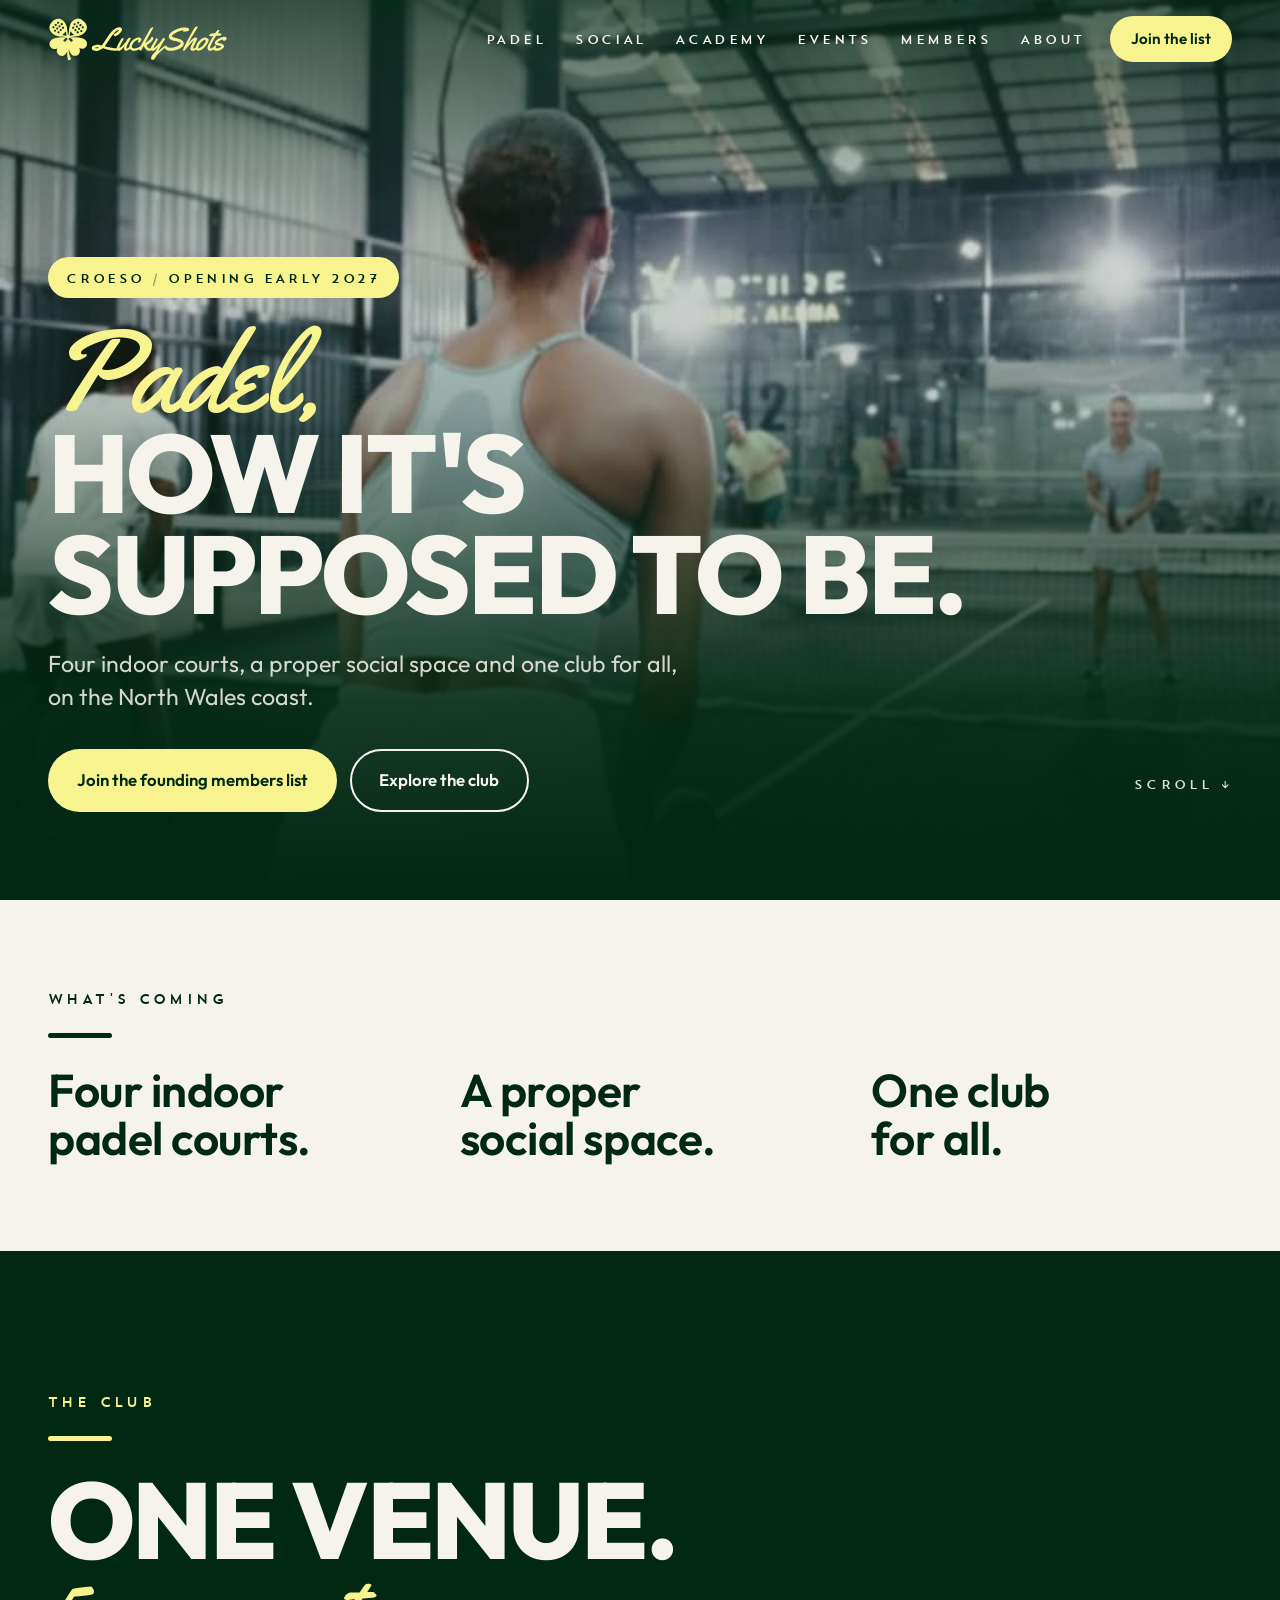
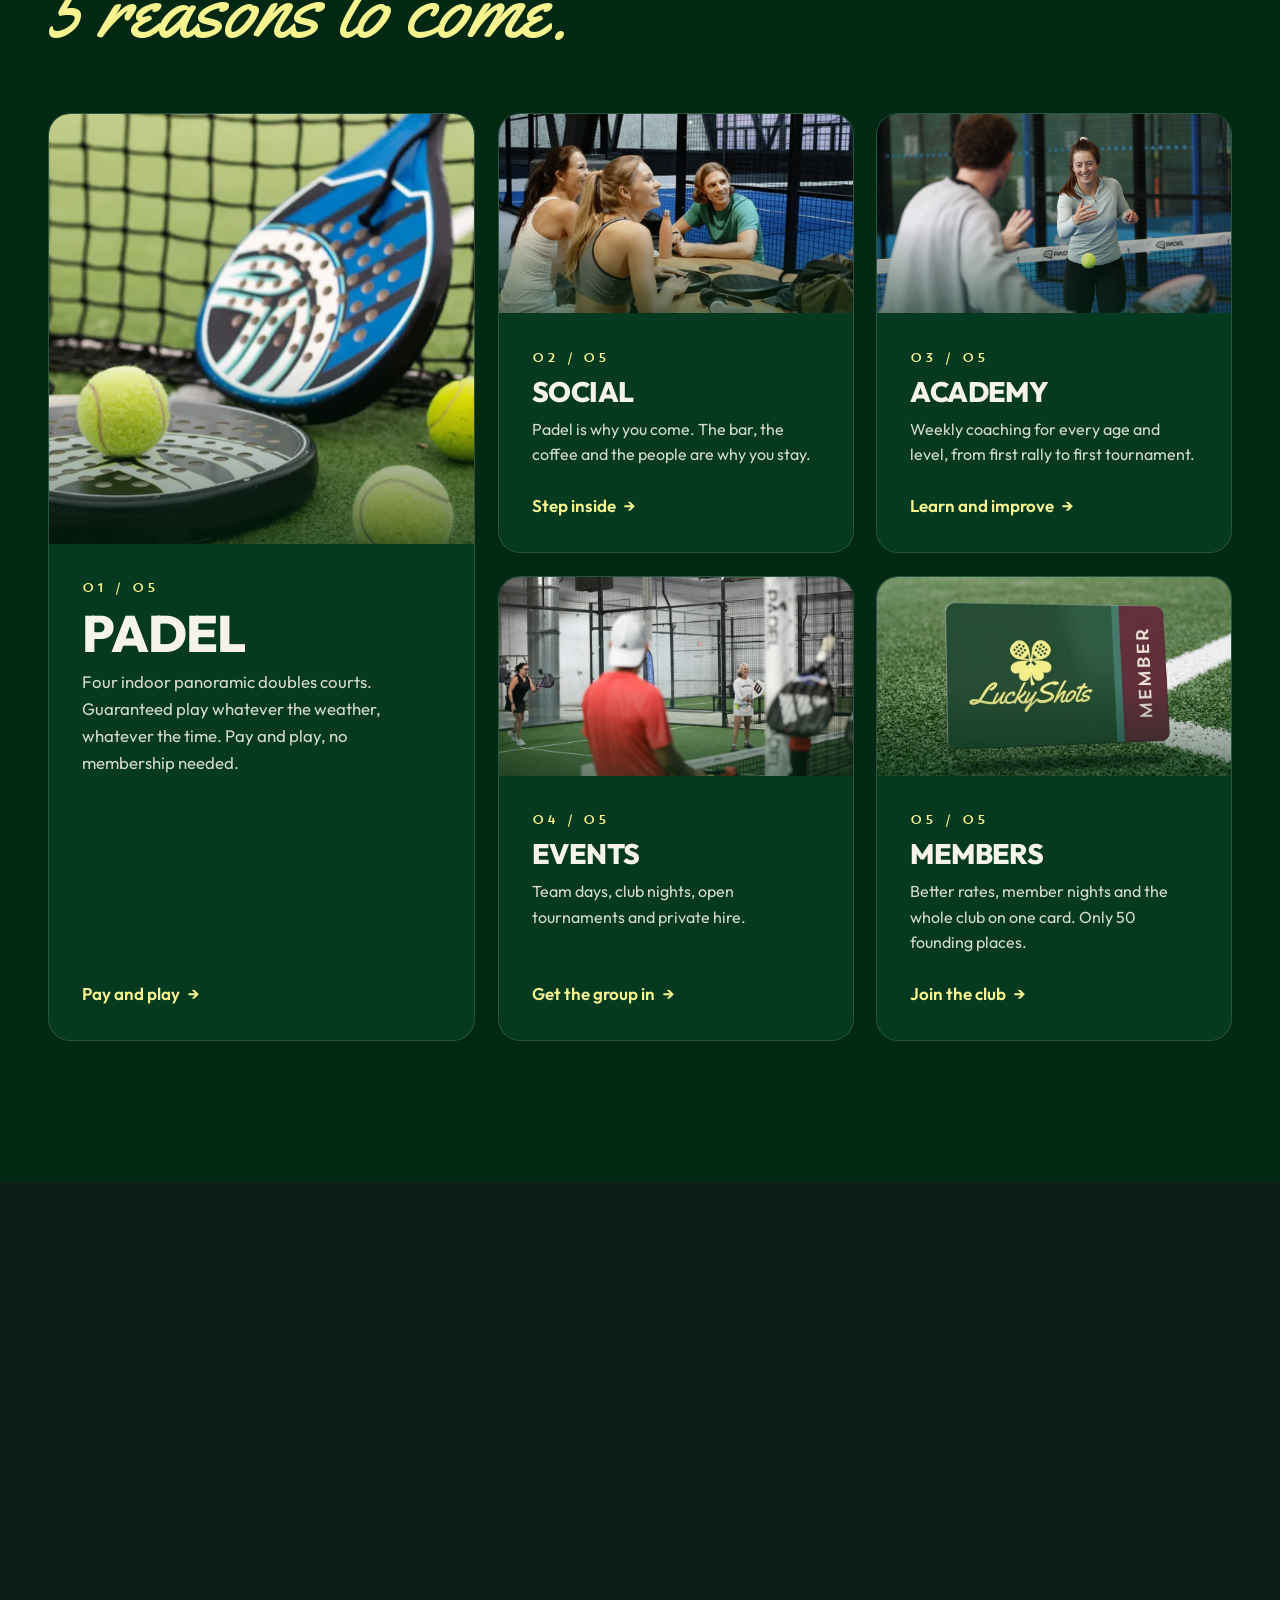
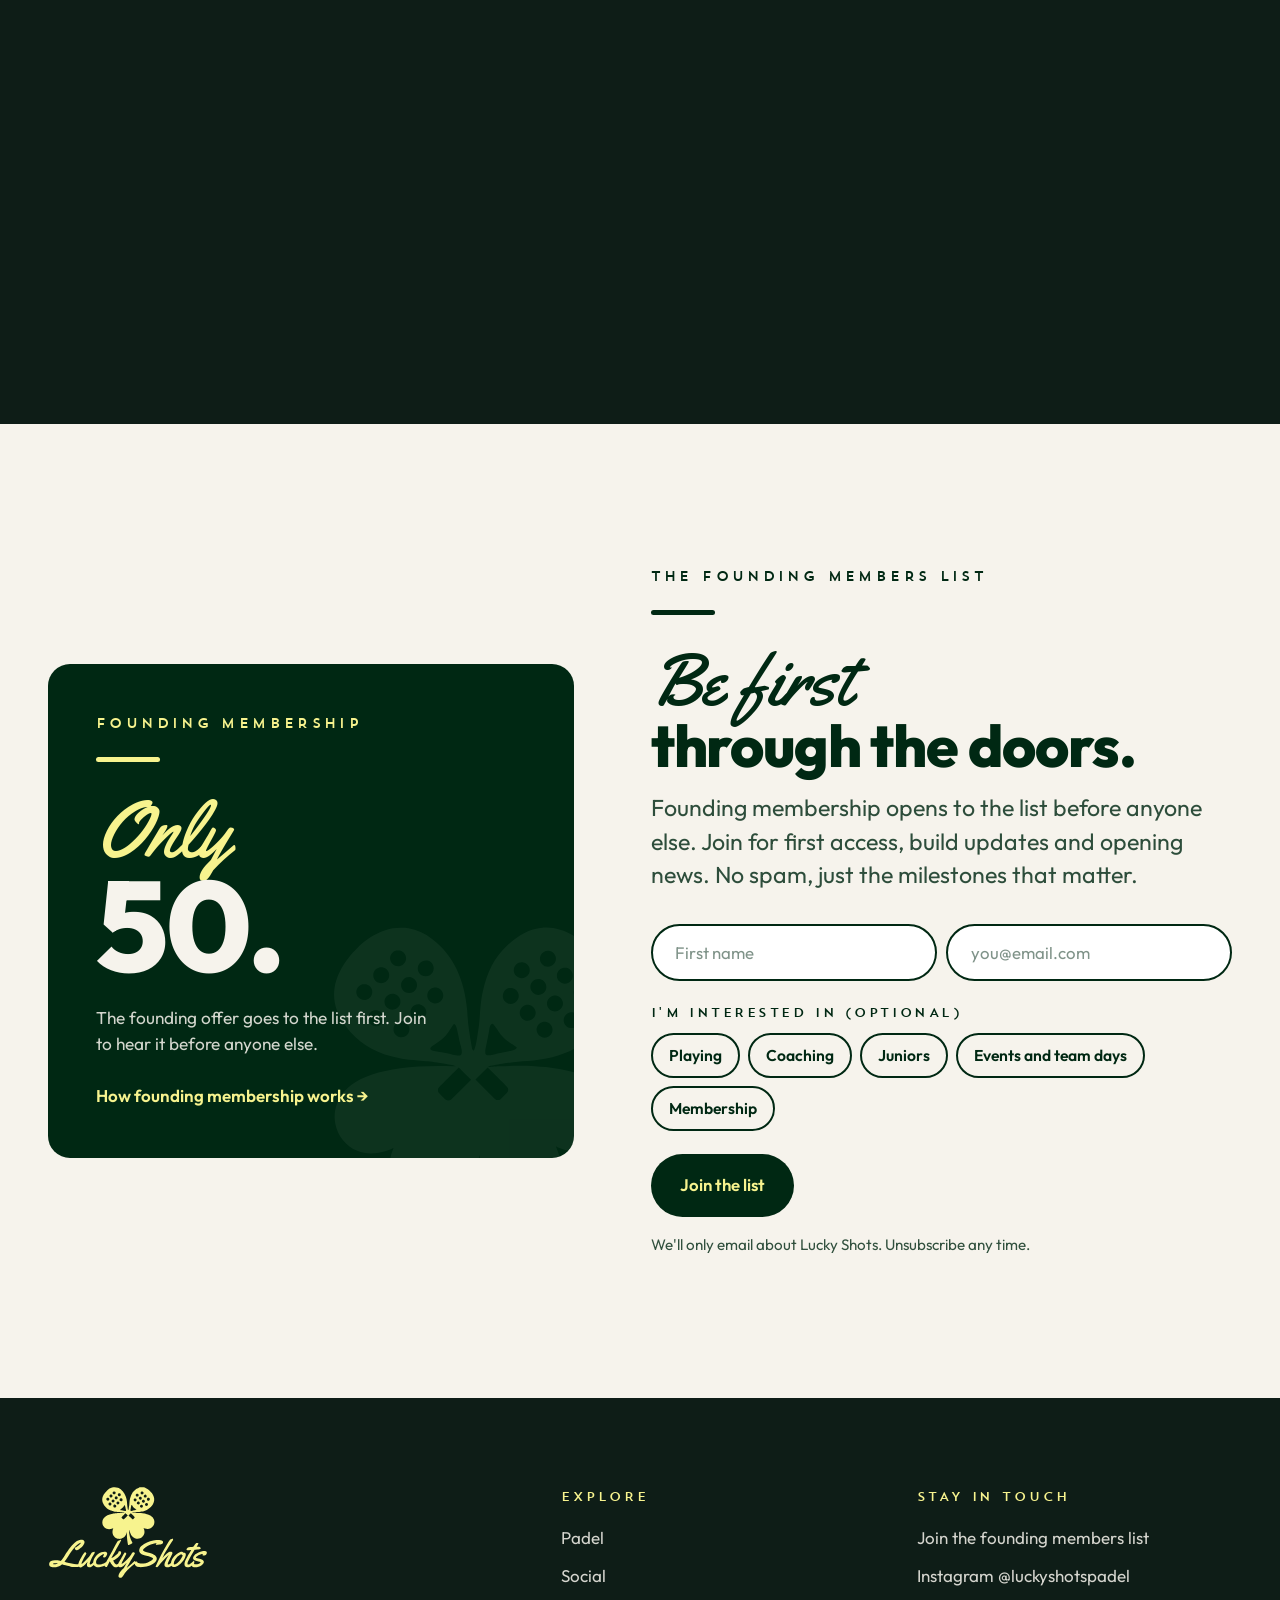
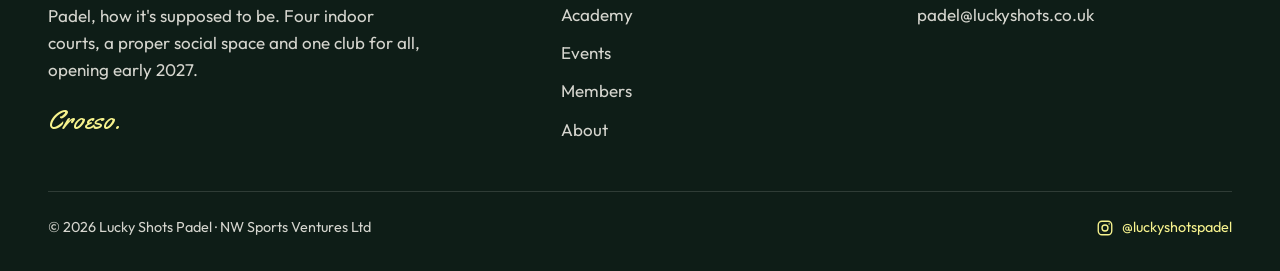
==== commit 1ade24c7: "Site refresh v2: Nov redesign rebuilt on current main in the 19 Nov palette Brings in the site-refre" ====
--- a/index.html
+++ b/index.html
@@ -10,7 +10,7 @@
   <meta property="og:description" content="Four indoor padel courts, a proper social space and one club for all in North Wales. Opening early 2027." />
   <meta property="og:type" content="website" />
   <meta property="og:image" content="assets/favicon-512.png" />
-  <meta name="theme-color" content="#0E1D17" />
+  <meta name="theme-color" content="#002813" />
 
   <link rel="icon" href="assets/favicon.ico" sizes="any" />
   <link rel="icon" type="image/png" href="assets/favicon-32.png" sizes="32x32" />
@@ -60,7 +60,7 @@
           <div>
             <p class="lead">Four indoor courts, a proper social space and one club for all, on the North Wales coast.</p>
             <div class="btn-row">
-              <a class="btn btn-lime" href="#join">Join the founding members list</a>
+              <a class="btn btn-yellow" href="#join">Join the founding members list</a>
               <a class="btn btn-line" href="#club">Explore the club</a>
             </div>
           </div>
--- a/styles.css
+++ b/styles.css
@@ -9,40 +9,42 @@
 }
 
 /* ============================================================
-   LUCKY SHOTS PADEL: shared stylesheet (brand palette, 31 Oct 2026)
+   LUCKY SHOTS PADEL: shared stylesheet (brand palette, 19 Nov 2026)
 
    Four colours, each with one job:
-     Forest Slate #0E1D17  base background, text on Pale Mist
-     Deep Forest  #050A08  depth: footer, hero fade, timeline band
-     Pale Mist    #E0EAE9  calm reading sections, headlines on dark
-     Lime Yellow  #DAEF62  ACCENT ONLY: buttons, chips, script words,
+     Dark Green   #002813  main background, text on Off-White
+     Forest Slate #0E1D17  depth only: footer, bottom of photo fades,
+                           the occasional feature band
+     Off-White    #F6F3EC  calm reading sections, headlines on dark
+     Pale Yellow  #F7F38E  ACCENT ONLY: buttons, chips, script words,
                            eyebrows, numbers, small highlights
 
-   Lime rules:
-     - Lime goes on the dark colours only. Lime on Pale Mist is
-       unreadable (contrast 1.0:1), so never put lime on a mist band.
-     - No lime background bigger than a button or chip.
+   Yellow rules:
+     - Yellow goes on the dark colours only. Yellow on Off-White is
+       unreadable (contrast about 1:1), so never put yellow on, or
+       right next to, an Off-White band.
+     - No yellow background bigger than a button or chip.
+     - Keep it scarce: one or two yellow moments per screen.
 
    Type: Outfit 800 for big headlines, Yellowtail for one script word
    in page titles and key moments, Trend Sans One for eyebrows and
    labels, Outfit 400 for body copy.
    ============================================================ */
 :root{
-  --ink:#0E1D17;          /* Forest Slate: base */
-  --deep:#050A08;         /* Deep Forest: depth */
-  --mist:#E0EAE9;         /* Pale Mist: reading sections */
-  --lime:#DAEF62;         /* Lime Yellow: accent only */
-  --lift:#16291F;         /* card surface on Forest Slate */
+  --ink:#002813;          /* Dark Green: main */
+  --deep:#0E1D17;         /* Forest Slate: depth only */
+  --offwhite:#F6F3EC;         /* Off-White: reading sections */
+  --yellow:#F7F38E;         /* Pale Yellow: accent only */
+  --lift:#063A20;         /* card surface on Dark Green */
   --white:#ffffff;
 
-  --on-dark:rgba(224,234,233,.86);   /* body copy on dark */
-  --on-mist:rgba(14,29,23,.82);      /* body copy on mist */
-  --line-dark:rgba(224,234,233,.14);
-  --line-mist:rgba(14,29,23,.16);
-
-  /* older names kept so nothing outside this file breaks */
+  --on-dark:rgba(246,243,236,.86);   /* body copy on dark */
+  --on-mist:rgba(0,40,19,.82);       /* body copy on Off-White */
+  --line-dark:rgba(246,243,236,.14);
+  --line-mist:rgba(0,40,19,.16);
+
   --g:var(--ink);
-  --y:var(--lime);
+  --y:var(--yellow);
 
   --f-display:'trend_sansone',"Outfit",system-ui,sans-serif;
   --f-script:"Yellowtail",cursive;
@@ -69,30 +71,30 @@
 a{ color:inherit; text-decoration:none; }
 button{ font:inherit; cursor:pointer; }
 h1,h2,h3,h4,p{ margin:0; }
-::selection{ background:var(--lime); color:var(--ink); }
-.skip{ position:absolute; left:-999px; top:0; z-index:300; background:var(--lime); color:var(--ink); padding:.7rem 1rem; font-weight:600; }
+::selection{ background:var(--yellow); color:var(--ink); }
+.skip{ position:absolute; left:-999px; top:0; z-index:300; background:var(--yellow); color:var(--ink); padding:.7rem 1rem; font-weight:600; }
 .skip:focus{ left:0; }
-:focus-visible{ outline:3px solid var(--lime); outline-offset:3px; border-radius:6px; }
+:focus-visible{ outline:3px solid var(--yellow); outline-offset:3px; border-radius:6px; }
 .band-mist :focus-visible{ outline-color:var(--ink); }
 
 .wrap{ width:min(100% - 2*var(--gutter), var(--wrap)); margin-inline:auto; }
-.inline-link{ font-weight:600; text-decoration:underline; text-underline-offset:4px; color:var(--lime); }
+.inline-link{ font-weight:600; text-decoration:underline; text-underline-offset:4px; color:var(--yellow); }
 .band-mist .inline-link{ color:var(--ink); }
 
 /* ---------- bands (each section reads like one slide) ---------- */
 .band{ position:relative; padding-block:clamp(4.5rem,11vw,9rem); overflow:hidden; }
-.band-dark, .band-green{ background:var(--ink); color:var(--mist); }
-.band-deep{ background:var(--deep); color:var(--mist); }
-.band-mist, .band-yellow{ background:var(--mist); color:var(--ink); }
+.band-dark, .band-green{ background:var(--ink); color:var(--offwhite); }
+.band-deep{ background:var(--deep); color:var(--offwhite); }
+.band-mist, .band-yellow{ background:var(--offwhite); color:var(--ink); }
 .band-tight{ padding-block:clamp(3rem,7vw,5.5rem); }
 .band-dark + .band-dark{ border-top:1px solid var(--line-dark); }
 
-/* accents: lime on dark, ink on mist */
+/* accents: yellow on dark, Dark Green on Off-White */
 .band-dark .eyebrow, .band-deep .eyebrow, .page-hero .eyebrow, .hero .eyebrow,
 .band-dark .rule, .band-deep .rule, .page-hero .rule,
 .band-dark .script, .band-deep .script, .hero .script, .page-hero .script,
-.band-dark .count, .band-deep .count{ color:var(--lime); }
-.band-dark .rule, .band-deep .rule, .page-hero .rule{ background:var(--lime); }
+.band-dark .count, .band-deep .count{ color:var(--yellow); }
+.band-dark .rule, .band-deep .rule, .page-hero .rule{ background:var(--yellow); }
 
 /* ---------- type ---------- */
 .eyebrow{
@@ -127,7 +129,7 @@
 /* ---------- chip + buttons ---------- */
 .chip{
   display:inline-flex; align-items:center; gap:.6rem;
-  background:var(--lime); color:var(--ink); border-radius:999px;
+  background:var(--yellow); color:var(--ink); border-radius:999px;
   font-family:var(--f-display); font-size:clamp(.78rem,1vw,.9rem); letter-spacing:.2em; text-transform:uppercase;
   padding:.7rem 1.15rem .62rem;
 }
@@ -140,13 +142,13 @@
   white-space:nowrap;
 }
 .btn:hover{ transform:translateY(-2px); }
-.btn-lime, .btn-yellow{ background:var(--lime); color:var(--ink); }
-.btn-lime:hover, .btn-yellow:hover{ background:var(--mist); }
-.btn-ink, .btn-green{ background:var(--ink); color:var(--lime); }
+.btn-lime, .btn-yellow{ background:var(--yellow); color:var(--ink); }
+.btn-lime:hover, .btn-yellow:hover{ background:var(--offwhite); }
+.btn-ink, .btn-green{ background:var(--ink); color:var(--yellow); }
 .btn-ink:hover, .btn-green:hover{ background:var(--deep); }
 .btn-line{ border-color:currentColor; color:inherit; background:transparent; }
-.band-dark .btn-line:hover, .band-deep .btn-line:hover, .hero .btn-line:hover, .page-hero .btn-line:hover{ background:var(--mist); color:var(--ink); border-color:var(--mist); }
-.band-mist .btn-line:hover{ background:var(--ink); color:var(--mist); border-color:var(--ink); }
+.band-dark .btn-line:hover, .band-deep .btn-line:hover, .hero .btn-line:hover, .page-hero .btn-line:hover{ background:var(--offwhite); color:var(--ink); border-color:var(--offwhite); }
+.band-mist .btn-line:hover{ background:var(--ink); color:var(--offwhite); border-color:var(--ink); }
 .btn-row{ display:flex; flex-wrap:wrap; gap:.8rem; margin-top:2.2rem; }
 .center .btn-row{ justify-content:center; }
 @media (max-width:520px){ .btn-row .btn{ width:100%; } }
@@ -157,7 +159,7 @@
 site-header, site-footer, site-join, site-progress{ display:block; }
 site-header:not(:defined){ min-height:78px; background:var(--ink); }
 .hdr{
-  position:sticky; top:0; z-index:100; background:var(--ink); color:var(--mist);
+  position:sticky; top:0; z-index:100; background:var(--ink); color:var(--offwhite);
   border-bottom:1px solid var(--line-dark);
   transition:background-color .35s var(--ease), border-color .35s var(--ease);
 }
@@ -165,20 +167,20 @@
 body.has-video-hero .hdr.scrolled{ background:var(--ink); border-bottom-color:var(--line-dark); }
 .hdr-row{ display:flex; align-items:center; justify-content:space-between; gap:1rem; height:78px; }
 .hdr-logo{
-  display:block; height:44px; width:180px; background:var(--lime);
+  display:block; height:44px; width:180px; background:var(--yellow);
   -webkit-mask:url("assets/logo_header.svg") left center/contain no-repeat;
   mask:url("assets/logo_header.svg") left center/contain no-repeat;
 }
 .hdr-nav{ display:flex; align-items:center; gap:.2rem; }
 .hdr-nav a{
   font-family:var(--f-display); font-size:.8rem; letter-spacing:.2em; text-transform:uppercase;
-  color:var(--mist); padding:.55rem .8rem; border-radius:999px; transition:background .2s var(--ease), color .2s var(--ease);
+  color:var(--offwhite); padding:.55rem .8rem; border-radius:999px; transition:background .2s var(--ease), color .2s var(--ease);
 }
 .hdr-nav a:hover{ background:var(--line-dark); }
-.hdr-nav a[aria-current="page"]{ color:var(--lime); box-shadow:inset 0 0 0 1.5px var(--lime); }
-.hdr-nav a.hdr-cta{ margin-left:.6rem; background:var(--lime); color:var(--ink); font-family:var(--f-body); font-weight:600; letter-spacing:0; text-transform:none; font-size:.95rem; padding:.7rem 1.3rem; }
-.hdr-nav a.hdr-cta:hover{ background:var(--mist); }
-.hdr-burger{ display:none; background:none; border:0; color:var(--mist); padding:.4rem; line-height:0; }
+.hdr-nav a[aria-current="page"]{ color:var(--yellow); box-shadow:inset 0 0 0 1.5px var(--yellow); }
+.hdr-nav a.hdr-cta{ margin-left:.6rem; background:var(--yellow); color:var(--ink); font-family:var(--f-body); font-weight:600; letter-spacing:0; text-transform:none; font-size:.95rem; padding:.7rem 1.3rem; }
+.hdr-nav a.hdr-cta:hover{ background:var(--offwhite); }
+.hdr-burger{ display:none; background:none; border:0; color:var(--offwhite); padding:.4rem; line-height:0; }
 .hdr-burger svg{ width:30px; height:30px; }
 @media (max-width:900px){
   .hdr-burger{ display:inline-flex; }
@@ -194,7 +196,7 @@
 }
 
 /* decision-day banner: hidden until SITE.stage is "approved" */
-.stage-banner{ display:none; background:var(--mist); color:var(--ink); text-align:center; font-size:.98rem; padding:.7rem var(--gutter); position:relative; z-index:101; }
+.stage-banner{ display:none; background:var(--offwhite); color:var(--ink); text-align:center; font-size:.98rem; padding:.7rem var(--gutter); position:relative; z-index:101; }
 .stage-banner p{ margin:0; }
 .stage-banner strong{ font-weight:800; text-transform:uppercase; letter-spacing:.02em; }
 .stage-banner a{ font-weight:600; text-decoration:underline; text-underline-offset:3px; margin-left:.35rem; white-space:nowrap; }
@@ -210,7 +212,7 @@
    VIDEO HERO (home, padel, social, academy)
    ============================================================ */
 .hero{
-  position:relative; overflow:hidden; background:var(--ink) center/cover no-repeat; color:var(--mist);
+  position:relative; overflow:hidden; background:var(--ink) center/cover no-repeat; color:var(--offwhite);
   min-height:100vh; min-height:100svh;
   display:flex; align-items:flex-end;
   padding:clamp(7rem,14vw,9rem) 0 clamp(3rem,7vw,5.5rem);
@@ -218,23 +220,23 @@
 .hero-video{ position:absolute; inset:0; width:100%; height:100%; object-fit:cover; z-index:0; }
 .hero::before{
   content:""; position:absolute; inset:0; z-index:1; pointer-events:none;
-  background:linear-gradient(180deg, rgba(14,29,23,.72) 0%, rgba(14,29,23,.15) 26%, rgba(14,29,23,.22) 45%, rgba(14,29,23,.9) 78%, #0E1D17 100%);
+  background:linear-gradient(180deg, rgba(0,40,19,.72) 0%, rgba(0,40,19,.15) 26%, rgba(0,40,19,.22) 45%, rgba(0,40,19,.9) 78%, #002813 100%);
 }
 .hero-inner{ position:relative; z-index:2; }
 .hero .chip{ margin-bottom:1.6rem; }
 .hero .display{ font-size:clamp(3rem,8.6vw,7.8rem); max-width:13ch; }
 .hero .lead{ margin-top:1.4rem; }
 .hero-foot{ display:flex; justify-content:space-between; align-items:flex-end; gap:1rem; flex-wrap:wrap; }
-.scroll-cue{ font-family:var(--f-display); font-size:.8rem; letter-spacing:.24em; color:var(--mist); opacity:.9; padding-bottom:1.1rem; }
+.scroll-cue{ font-family:var(--f-display); font-size:.8rem; letter-spacing:.24em; color:var(--offwhite); opacity:.9; padding-bottom:1.1rem; }
 @media (max-width:640px){ .scroll-cue{ display:none; } }
 
 /* ============================================================
    PAGE HERO (events, members, about: no video)
    ============================================================ */
-.page-hero{ background:var(--ink); color:var(--mist); padding:clamp(5rem,12vw,9rem) 0 clamp(3.5rem,8vw,6rem); position:relative; overflow:hidden; }
+.page-hero{ background:var(--ink); color:var(--offwhite); padding:clamp(5rem,12vw,9rem) 0 clamp(3.5rem,8vw,6rem); position:relative; overflow:hidden; }
 .page-hero::after{
   content:""; position:absolute; right:-4%; bottom:-14%; width:min(44vw,460px); aspect-ratio:1; pointer-events:none;
-  background:var(--mist); opacity:.05;
+  background:var(--offwhite); opacity:.05;
   -webkit-mask:url("assets/lucky_shots_clover.svg") center/contain no-repeat; mask:url("assets/lucky_shots_clover.svg") center/contain no-repeat;
 }
 .page-hero .wrap{ position:relative; z-index:2; }
@@ -258,33 +260,33 @@
 
 .card{
   position:relative; display:flex; flex-direction:column; overflow:hidden;
-  border-radius:var(--radius); background:var(--lift); color:var(--mist);
+  border-radius:var(--radius); background:var(--lift); color:var(--offwhite);
   border:1px solid var(--line-dark);
   transition:transform .45s var(--ease), border-color .45s var(--ease);
 }
 .band-mist .card{ background:var(--ink); border-color:transparent; }
-a.card:hover{ transform:translateY(-6px); border-color:var(--lime); }
+a.card:hover{ transform:translateY(-6px); border-color:var(--yellow); }
 .card-media{ position:relative; aspect-ratio:16/10; overflow:hidden; background:var(--ink); }
 .card-media::before{ /* clover shows if the photo is missing */
-  content:""; position:absolute; inset:28%; background:var(--mist); opacity:.1;
+  content:""; position:absolute; inset:28%; background:var(--offwhite); opacity:.1;
   -webkit-mask:url("assets/lucky_shots_clover.svg") center/contain no-repeat; mask:url("assets/lucky_shots_clover.svg") center/contain no-repeat;
 }
 .card-media img{ position:absolute; inset:0; width:100%; height:100%; object-fit:cover; transition:transform .8s var(--ease); }
-.card-media::after{ content:""; position:absolute; inset:0; background:linear-gradient(180deg,transparent 55%,rgba(14,29,23,.55)); }
+.card-media::after{ content:""; position:absolute; inset:0; background:linear-gradient(180deg,transparent 55%,rgba(0,40,19,.55)); }
 a.card:hover .card-media img{ transform:scale(1.04); }
 .card-body{ padding:clamp(1.4rem,2.6vw,2.1rem); display:flex; flex-direction:column; gap:.7rem; flex:1; }
-.card .count{ color:var(--lime); }
-.card h3{ font-weight:800; letter-spacing:-.02em; text-transform:uppercase; font-size:clamp(1.9rem,3vw,2.6rem); line-height:.95; color:var(--mist); }
+.card .count{ color:var(--yellow); }
+.card h3{ font-weight:800; letter-spacing:-.02em; text-transform:uppercase; font-size:clamp(1.9rem,3vw,2.6rem); line-height:.95; color:var(--offwhite); }
 .card p{ color:var(--on-dark); font-size:1.05rem; line-height:1.6; }
-.card-link{ margin-top:auto; padding-top:.8rem; display:inline-flex; align-items:center; gap:.5rem; font-weight:600; color:var(--lime); }
+.card-link{ margin-top:auto; padding-top:.8rem; display:inline-flex; align-items:center; gap:.5rem; font-weight:600; color:var(--yellow); }
 .card-link::after{ content:"\2192"; transition:transform .3s var(--ease); }
 a.card:hover .card-link::after{ transform:translateX(5px); }
 .card ul{ list-style:none; margin:.3rem 0 0; padding:0; display:flex; flex-direction:column; gap:1rem; }
-.card li strong{ display:block; font-family:var(--f-display); font-weight:normal; font-size:.88rem; letter-spacing:.18em; text-transform:uppercase; color:var(--lime); margin-bottom:.2rem; }
+.card li strong{ display:block; font-family:var(--f-display); font-weight:normal; font-size:.88rem; letter-spacing:.18em; text-transform:uppercase; color:var(--yellow); margin-bottom:.2rem; }
 .card li span{ color:var(--on-dark); font-size:1.02rem; line-height:1.55; }
 .tags{ display:flex; flex-wrap:wrap; gap:.45rem; margin-top:.4rem; }
-.tags span{ font-size:.88rem; font-weight:600; border:1px solid var(--line-dark); color:var(--mist); border-radius:999px; padding:.3rem .8rem; }
-.note{ font-family:var(--f-display); font-size:.78rem; letter-spacing:.18em; text-transform:uppercase; color:var(--lime); margin-top:auto; padding-top:.4rem; }
+.tags span{ font-size:.88rem; font-weight:600; border:1px solid var(--line-dark); color:var(--offwhite); border-radius:999px; padding:.3rem .8rem; }
+.note{ font-family:var(--f-display); font-size:.78rem; letter-spacing:.18em; text-transform:uppercase; color:var(--yellow); margin-top:auto; padding-top:.4rem; }
 
 /* home: five reasons bento (feature card spans two rows) */
 .bento{ display:grid; grid-template-columns:1.2fr 1fr 1fr; gap:clamp(1rem,2vw,1.4rem); margin-top:clamp(2.5rem,5vw,4rem); }
@@ -321,17 +323,17 @@
   content:""; position:absolute; top:13px; left:28px; right:0; height:2px; background:var(--line-dark);
 }
 .progress li:last-child::before{ display:none; }
-.progress li.done::before{ background:var(--lime); }
+.progress li.done::before{ background:var(--yellow); }
 .progress .dot{ position:relative; z-index:1; display:block; width:28px; height:28px; border-radius:50%; border:2px solid var(--line-dark); background:var(--deep); }
-.progress .done .dot{ background:var(--lime); border-color:var(--lime); }
+.progress .done .dot{ background:var(--yellow); border-color:var(--yellow); }
 .progress .done .dot::after{ content:""; position:absolute; left:8px; top:4px; width:7px; height:12px; border:solid var(--ink); border-width:0 3px 3px 0; transform:rotate(45deg); }
-.progress .now .dot{ border-color:var(--lime); }
-.progress .now .dot::after{ content:""; position:absolute; inset:5px; border-radius:50%; background:var(--lime); animation:pulse 1.8s var(--ease) infinite; }
+.progress .now .dot{ border-color:var(--yellow); }
+.progress .now .dot::after{ content:""; position:absolute; inset:5px; border-radius:50%; background:var(--yellow); animation:pulse 1.8s var(--ease) infinite; }
 @keyframes pulse{ 0%,100%{ opacity:1; } 50%{ opacity:.35; } }
 @media (prefers-reduced-motion:reduce){ .progress .now .dot::after{ animation:none; } }
 .progress .step-status{ display:block; margin-top:1.3rem; font-family:var(--f-display); font-size:.74rem; letter-spacing:.2em; text-transform:uppercase; color:var(--on-dark); }
-.progress .done .step-status, .progress .now .step-status{ color:var(--lime); }
-.progress h3{ margin-top:.45rem; font-weight:800; text-transform:uppercase; letter-spacing:-.01em; font-size:clamp(1.3rem,2vw,1.7rem); line-height:1; color:var(--mist); }
+.progress .done .step-status, .progress .now .step-status{ color:var(--yellow); }
+.progress h3{ margin-top:.45rem; font-weight:800; text-transform:uppercase; letter-spacing:-.01em; font-size:clamp(1.3rem,2vw,1.7rem); line-height:1; color:var(--offwhite); }
 .progress .next h3{ color:var(--on-dark); }
 .progress p{ margin-top:.45rem; font-size:1rem; color:var(--on-dark); max-width:22ch; }
 @media (max-width:760px){
@@ -349,23 +351,23 @@
 .join{ display:grid; grid-template-columns:.95fr 1.05fr; gap:clamp(2.5rem,6vw,6rem); align-items:center; }
 @media (max-width:900px){ .join{ grid-template-columns:1fr; } }
 .offer{
-  position:relative; overflow:hidden; background:var(--ink); color:var(--mist);
+  position:relative; overflow:hidden; background:var(--ink); color:var(--offwhite);
   border-radius:var(--radius); padding:clamp(1.8rem,4vw,3rem);
 }
 .offer::after{
   content:""; position:absolute; right:-12%; bottom:-18%; width:62%; aspect-ratio:1; pointer-events:none;
-  background:var(--mist); opacity:.05;
+  background:var(--offwhite); opacity:.05;
   -webkit-mask:url("assets/lucky_shots_clover.svg") center/contain no-repeat; mask:url("assets/lucky_shots_clover.svg") center/contain no-repeat;
 }
-.offer .eyebrow, .offer .rule{ color:var(--lime); }
-.offer .rule{ background:var(--lime); }
+.offer .eyebrow, .offer .rule{ color:var(--yellow); }
+.offer .rule{ background:var(--yellow); }
 .offer-title{ font-weight:800; text-transform:uppercase; letter-spacing:-.025em; line-height:.85; font-size:clamp(4.5rem,10vw,8rem); }
-.offer-title .script{ display:block; color:var(--lime); font-size:.62em; line-height:1; text-transform:none; letter-spacing:0; }
+.offer-title .script{ display:block; color:var(--yellow); font-size:.62em; line-height:1; text-transform:none; letter-spacing:0; }
 .offer-price{ margin-top:1rem; font-weight:600; font-size:1.15rem; }
 .offer-perks{ list-style:none; margin:1.8rem 0 0; padding:0; display:flex; flex-direction:column; gap:.9rem; position:relative; z-index:1; }
 .offer-perks li{ display:grid; grid-template-columns:2.6rem 1fr; align-items:baseline; font-size:1.08rem; line-height:1.45; color:var(--on-dark); }
-.offer-perks .count{ color:var(--lime); }
-.offer-more{ display:inline-flex; margin-top:1.6rem; font-weight:600; color:var(--lime); position:relative; z-index:1; }
+.offer-perks .count{ color:var(--yellow); }
+.offer-more{ display:inline-flex; margin-top:1.6rem; font-weight:600; color:var(--yellow); position:relative; z-index:1; }
 .offer-more::after{ content:"\00a0\2192"; }
 .join .lead{ margin-top:1rem; }
 .join .headline{ font-size:clamp(2.2rem,4.6vw,3.8rem); }
@@ -377,8 +379,8 @@
   flex:1 1 200px; min-width:0; font-family:var(--f-body); font-size:1.05rem; font-weight:400;
   color:var(--ink); background:#fff; border:2px solid var(--ink); border-radius:999px; padding:1rem 1.4rem;
 }
-.mc-form input::placeholder{ color:rgba(14,29,23,.5); }
-.mc-form input:focus{ outline:none; box-shadow:0 0 0 4px rgba(14,29,23,.2); }
+.mc-form input::placeholder{ color:rgba(0,40,19,.5); }
+.mc-form input:focus{ outline:none; box-shadow:0 0 0 4px rgba(0,40,19,.2); }
 .mc-interests{ border:0; margin:1.3rem 0 0; padding:0; }
 .mc-interests legend{ padding:0; margin-bottom:.7rem; font-family:var(--f-display); font-size:.8rem; letter-spacing:.2em; text-transform:uppercase; }
 .pills{ display:flex; flex-wrap:wrap; gap:.5rem; }
@@ -388,10 +390,10 @@
   display:inline-flex; align-items:center; gap:.4rem; border:2px solid currentColor; border-radius:999px;
   padding:.5rem 1rem; font-weight:600; font-size:.98rem; transition:background .2s var(--ease), color .2s var(--ease);
 }
-.pill input:checked + span{ background:var(--ink); color:var(--lime); border-color:var(--ink); }
+.pill input:checked + span{ background:var(--ink); color:var(--yellow); border-color:var(--ink); }
 .pill input:checked + span::before{ content:"\2713"; }
 .pill input:focus-visible + span{ outline:3px solid currentColor; outline-offset:3px; }
-.band-dark .pill input:checked + span, .band-deep .pill input:checked + span{ background:var(--lime); color:var(--ink); border-color:var(--lime); }
+.band-dark .pill input:checked + span, .band-deep .pill input:checked + span{ background:var(--yellow); color:var(--ink); border-color:var(--yellow); }
 .mc-submit{ margin-top:1.4rem; }
 .mc-note{ font-size:.95rem; margin-top:1rem; opacity:.8; }
 .mc-success-msg{ display:none; font-weight:800; font-size:1.4rem; }
@@ -418,14 +420,14 @@
 /* academy + social: a week / a day at the club */
 .week{ display:grid; grid-template-columns:repeat(7,1fr); gap:.6rem; margin-top:clamp(2.5rem,5vw,4rem); }
 .day{ border-radius:16px; background:var(--lift); border:1px solid var(--line-dark); padding:1rem .9rem 1.1rem; display:flex; flex-direction:column; gap:.6rem; min-height:220px; }
-.day h3{ font-family:var(--f-display); font-weight:normal; font-size:.8rem; letter-spacing:.22em; text-transform:uppercase; color:var(--lime); }
-.slot{ border-radius:10px; padding:.55rem .65rem; background:rgba(224,234,233,.06); }
-.slot b{ display:block; font-weight:600; color:var(--mist); font-size:.98rem; line-height:1.25; }
+.day h3{ font-family:var(--f-display); font-weight:normal; font-size:.8rem; letter-spacing:.22em; text-transform:uppercase; color:var(--yellow); }
+.slot{ border-radius:10px; padding:.55rem .65rem; background:rgba(246,243,236,.06); }
+.slot b{ display:block; font-weight:600; color:var(--offwhite); font-size:.98rem; line-height:1.25; }
 .slot small{ display:block; color:var(--on-dark); font-size:.86rem; margin-top:.15rem; }
-.slot.coach{ box-shadow:inset 3px 0 0 var(--lime); }
+.slot.coach{ box-shadow:inset 3px 0 0 var(--yellow); }
 .week-key{ display:flex; flex-wrap:wrap; gap:1.4rem; margin-top:1.4rem; font-size:.95rem; color:var(--on-dark); }
-.week-key span::before{ content:""; display:inline-block; width:12px; height:12px; border-radius:3px; margin-right:.5rem; vertical-align:-1px; background:rgba(224,234,233,.18); }
-.week-key .k-coach::before{ background:var(--lime); }
+.week-key span::before{ content:""; display:inline-block; width:12px; height:12px; border-radius:3px; margin-right:.5rem; vertical-align:-1px; background:rgba(246,243,236,.18); }
+.week-key .k-coach::before{ background:var(--yellow); }
 @media (max-width:1000px){ .week{ grid-template-columns:repeat(4,1fr); } }
 @media (max-width:640px){
   .week{ grid-template-columns:1fr; }
@@ -453,15 +455,15 @@
 .planner-form legend{ padding:0; margin-bottom:.7rem; font-family:var(--f-display); font-size:.8rem; letter-spacing:.2em; text-transform:uppercase; }
 .planner-form .pill input{ cursor:pointer; }
 .planner-form .mc-row input{ flex:1 1 180px; }
-.planner-summary{ border-radius:var(--radius); background:var(--ink); color:var(--mist); padding:1.4rem 1.6rem; font-size:1.05rem; line-height:1.5; }
-.planner-summary b{ color:var(--lime); font-weight:600; }
+.planner-summary{ border-radius:var(--radius); background:var(--ink); color:var(--offwhite); padding:1.4rem 1.6rem; font-size:1.05rem; line-height:1.5; }
+.planner-summary b{ color:var(--yellow); font-weight:600; }
 
 /* members: founder card */
 .founder{ display:grid; grid-template-columns:1fr 1fr; gap:clamp(2rem,5vw,5rem); align-items:center; }
 @media (max-width:860px){ .founder{ grid-template-columns:1fr; } }
 .member-card{
   position:relative; aspect-ratio:1.586; max-width:520px; width:100%; border-radius:26px; overflow:hidden;
-  background:radial-gradient(120% 140% at 0% 0%, #1d3a2b 0%, var(--ink) 55%, var(--deep) 100%);
+  background:radial-gradient(120% 140% at 0% 0%, #0b4d2a 0%, var(--ink) 55%, var(--deep) 100%);
   border:1px solid var(--line-dark); box-shadow:0 30px 60px -25px rgba(0,0,0,.6);
   padding:clamp(1.4rem,3.5vw,2.2rem); display:flex; flex-direction:column; justify-content:space-between;
   transform:rotate(-3deg); transition:transform .6s var(--ease);
@@ -469,19 +471,19 @@
 .member-card:hover{ transform:rotate(0); }
 @media (prefers-reduced-motion:reduce){ .member-card, .member-card:hover{ transform:none; } }
 .member-card::after{
-  content:""; position:absolute; right:-10%; top:-18%; width:62%; aspect-ratio:1; opacity:.08; background:var(--mist);
+  content:""; position:absolute; right:-10%; top:-18%; width:62%; aspect-ratio:1; opacity:.08; background:var(--offwhite);
   -webkit-mask:url("assets/lucky_shots_clover.svg") center/contain no-repeat; mask:url("assets/lucky_shots_clover.svg") center/contain no-repeat;
 }
-.mc-top{ display:flex; align-items:baseline; gap:.5rem; color:var(--lime); }
+.mc-top{ display:flex; align-items:baseline; gap:.5rem; color:var(--yellow); }
 .mc-top .script{ font-size:1.7rem; line-height:1; }
 .mc-top .eyebrow{ font-size:.8rem; }
-.mc-name{ font-weight:800; text-transform:uppercase; letter-spacing:-.02em; font-size:clamp(2rem,5vw,3rem); line-height:.9; color:var(--mist); }
+.mc-name{ font-weight:800; text-transform:uppercase; letter-spacing:-.02em; font-size:clamp(2rem,5vw,3rem); line-height:.9; color:var(--offwhite); }
 .mc-foot{ display:flex; justify-content:space-between; align-items:flex-end; font-family:var(--f-display); font-size:.78rem; letter-spacing:.2em; text-transform:uppercase; color:var(--on-dark); }
-.mc-foot b{ font-family:var(--f-body); font-weight:800; font-size:1.6rem; letter-spacing:0; color:var(--lime); }
+.mc-foot b{ font-family:var(--f-body); font-weight:800; font-size:1.6rem; letter-spacing:0; color:var(--yellow); }
 
 /* about: manifesto */
 .manifesto{ font-weight:600; letter-spacing:-.015em; font-size:clamp(1.6rem,3.4vw,2.7rem); line-height:1.18; max-width:28ch; }
-.manifesto em{ font-style:normal; color:var(--lime); }
+.manifesto em{ font-style:normal; color:var(--yellow); }
 
 /* ============================================================
    STICKY MOBILE CTA
@@ -489,7 +491,7 @@
 .sticky-cta{
   position:fixed; left:0; right:0; bottom:0; z-index:90; display:none;
   padding:.7rem var(--gutter) calc(.7rem + env(safe-area-inset-bottom));
-  background:rgba(5,10,8,.92); backdrop-filter:blur(10px); -webkit-backdrop-filter:blur(10px);
+  background:rgba(14,29,23,.92); backdrop-filter:blur(10px); -webkit-backdrop-filter:blur(10px);
   border-top:1px solid var(--line-dark);
   transform:translateY(110%); transition:transform .35s var(--ease);
 }
@@ -501,21 +503,21 @@
 /* ============================================================
    FOOTER
    ============================================================ */
-.ftr{ background:var(--deep); color:var(--mist); }
+.ftr{ background:var(--deep); color:var(--offwhite); }
 .ftr-top{ display:grid; grid-template-columns:1.5fr 1fr 1fr; gap:2.5rem; padding-block:clamp(3.5rem,7vw,5.5rem) 3rem; }
 @media (max-width:780px){ .ftr-top{ grid-template-columns:1fr; gap:2.4rem; } }
 .ftr-logo-mark{
-  display:block; width:200px; aspect-ratio:582/272; margin-bottom:1.4rem; background:var(--lime);
+  display:block; width:200px; aspect-ratio:582/272; margin-bottom:1.4rem; background:var(--yellow);
   -webkit-mask:url("assets/lucky_shots_cream.svg") left center/contain no-repeat; mask:url("assets/lucky_shots_cream.svg") left center/contain no-repeat;
 }
 .ftr-logo p{ color:var(--on-dark); max-width:34ch; }
-.ftr-croeso{ display:block; margin-top:1rem; font-family:var(--f-script); font-size:1.7rem; color:var(--lime); }
-.ftr h4{ font-family:var(--f-display); font-weight:normal; font-size:.8rem; letter-spacing:.22em; text-transform:uppercase; margin-bottom:1.1rem; color:var(--lime); }
+.ftr-croeso{ display:block; margin-top:1rem; font-family:var(--f-script); font-size:1.7rem; color:var(--yellow); }
+.ftr h4{ font-family:var(--f-display); font-weight:normal; font-size:.8rem; letter-spacing:.22em; text-transform:uppercase; margin-bottom:1.1rem; color:var(--yellow); }
 .ftr-links{ display:flex; flex-direction:column; gap:.7rem; }
 .ftr-links a{ color:var(--on-dark); width:fit-content; transition:color .2s var(--ease); }
-.ftr-links a:hover{ color:var(--lime); }
+.ftr-links a:hover{ color:var(--yellow); }
 .ftr-bottom{ border-top:1px solid var(--line-dark); padding-block:1.5rem 2rem; display:flex; flex-wrap:wrap; gap:.6rem 1.5rem; justify-content:space-between; font-size:.9rem; color:var(--on-dark); }
-.ftr-bottom .ig{ display:inline-flex; align-items:center; gap:.5rem; color:var(--lime); }
+.ftr-bottom .ig{ display:inline-flex; align-items:center; gap:.5rem; color:var(--yellow); }
 .ftr-bottom .ig svg{ width:18px; height:18px; }
 @media (max-width:900px){ .ftr{ padding-bottom:5rem; } } /* room for the sticky button */
 
@@ -538,6 +540,8 @@
 body.has-video-hero[data-stage="live"] .hdr{ top:var(--banner-h,44px); }
 
 /* facts list on dark bands (members) */
-.band-dark .facts strong{ color:var(--mist); }
+.band-dark .facts strong{ color:var(--offwhite); }
 .band-dark .facts p{ color:var(--on-dark); }
 .offer-teaser{ margin-top:1.6rem; font-size:1.08rem; line-height:1.5; color:var(--on-dark); max-width:30ch; position:relative; z-index:1; }
+.week-label{ display:flex; flex-wrap:wrap; align-items:center; gap:.6rem 1rem; margin-top:clamp(2.5rem,5vw,4rem); font-weight:600; color:var(--offwhite); }
+.week-label + .week{ margin-top:1.2rem; }
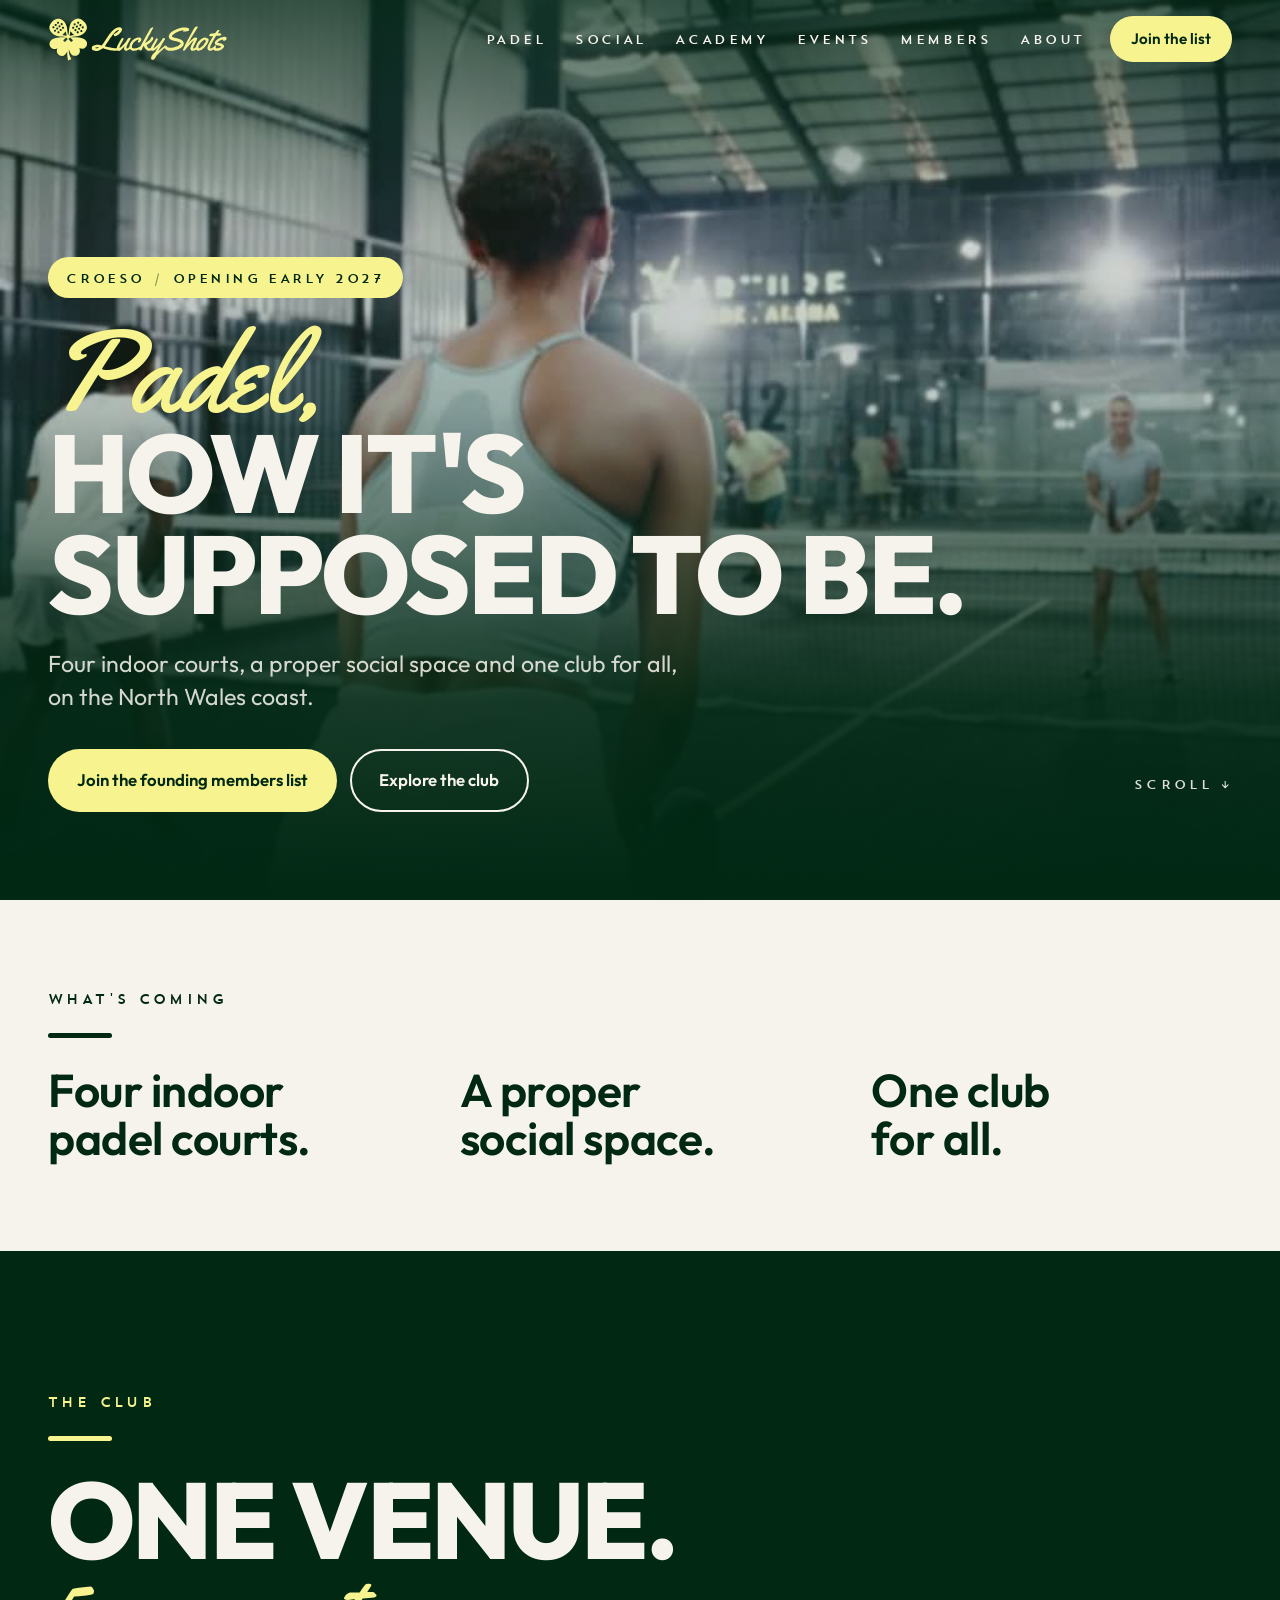
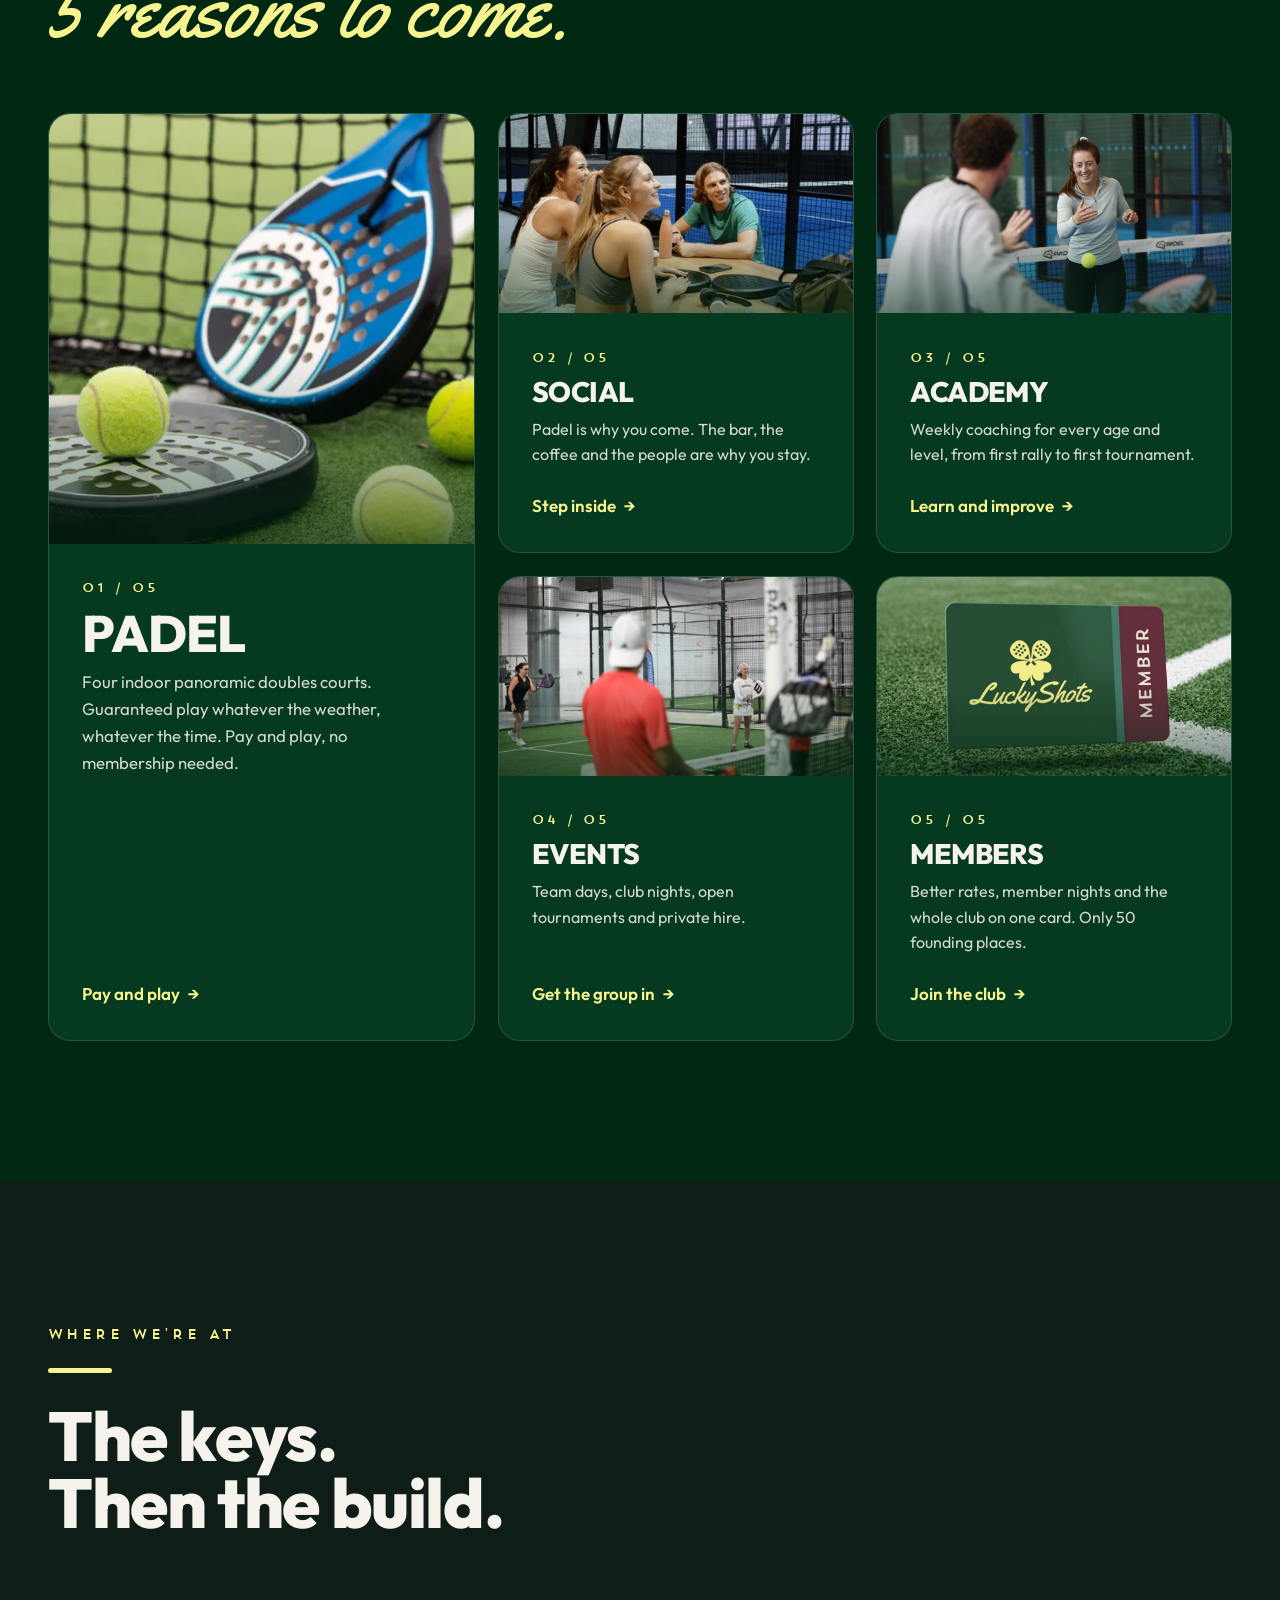
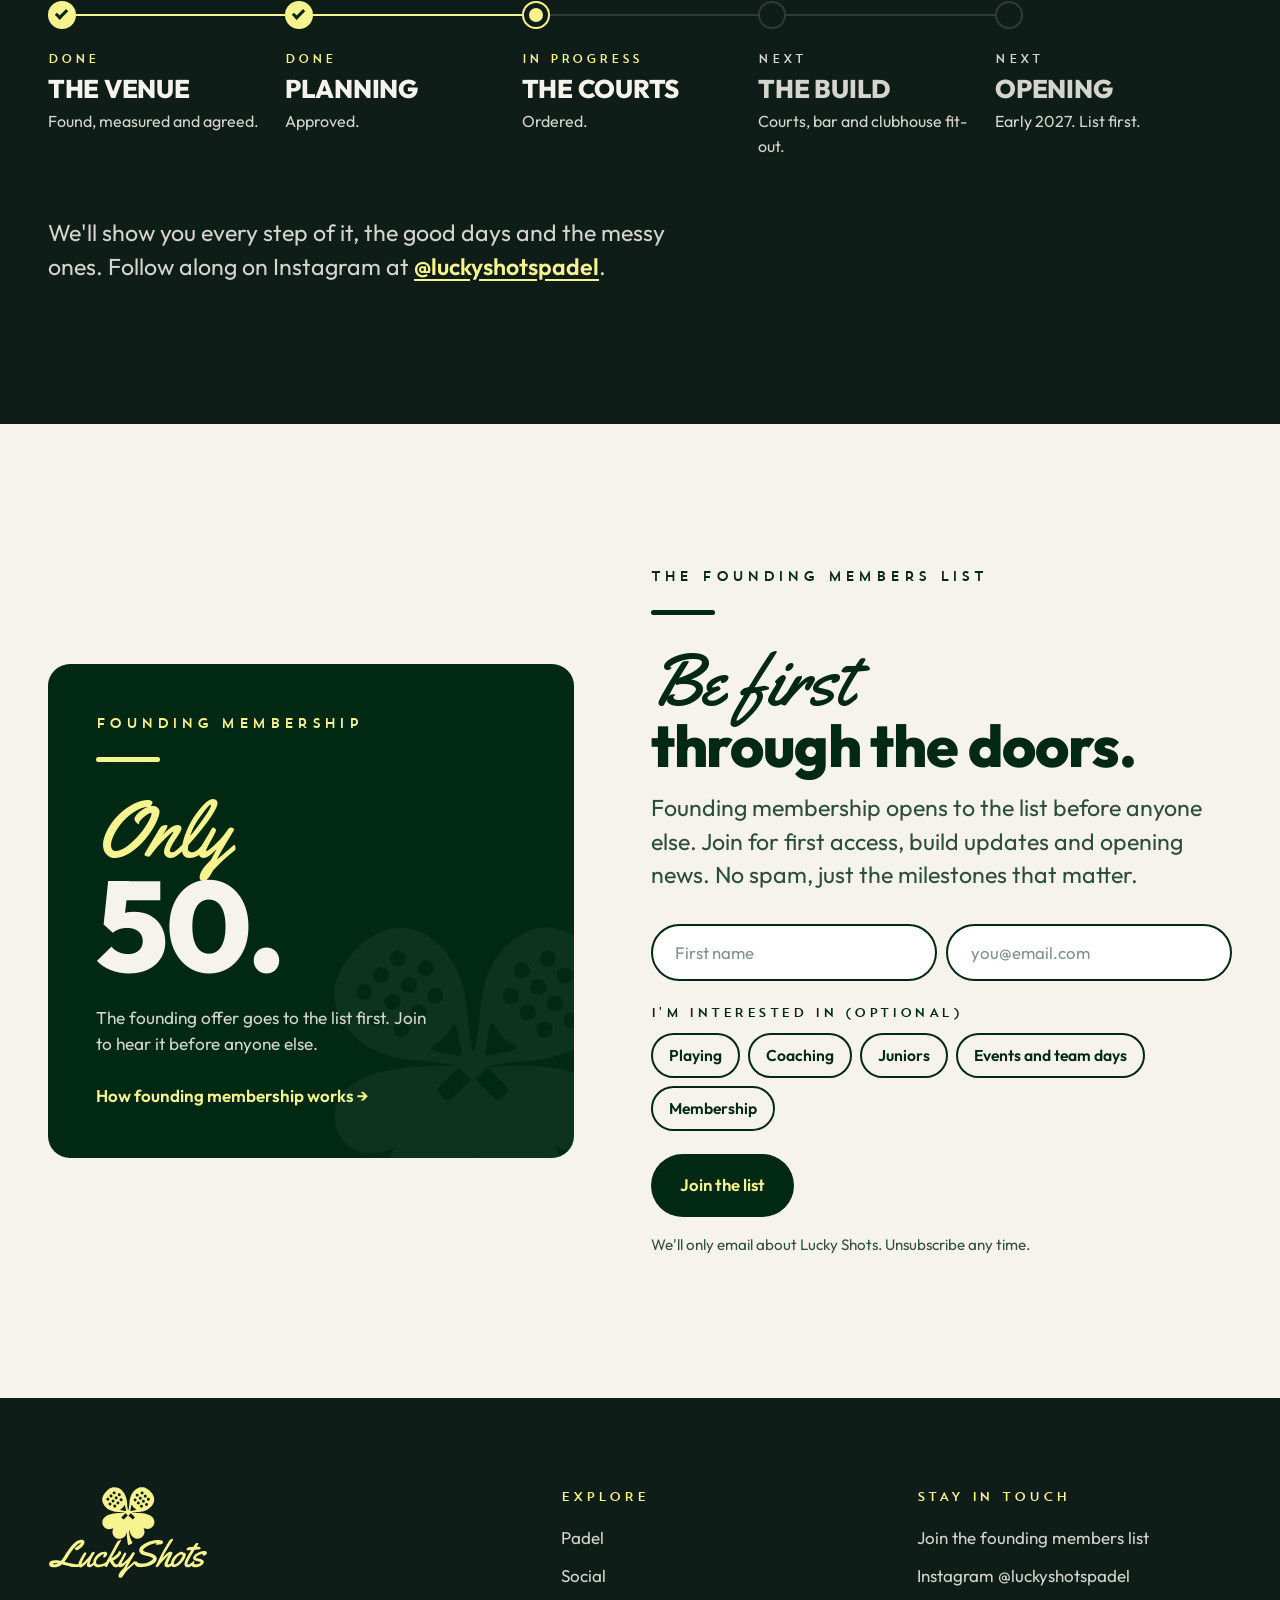
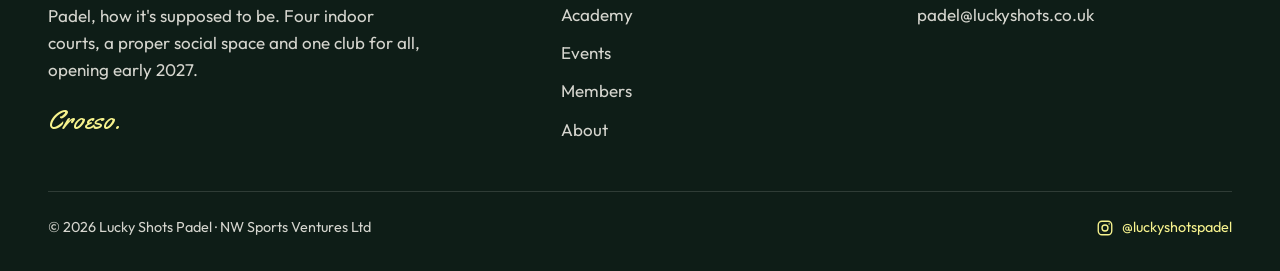
==== commit 4196d21c: "Home hero: keep "Padel, how it's supposed to be." after approval Drops the approved-stage hero swap " ====
--- a/index.html
+++ b/index.html
@@ -48,14 +48,8 @@
     <section class="hero">
       <video class="hero-video" muted loop playsinline preload="none" poster="assets/posters/hero_video.jpg" data-src="assets/hero_video.mp4" aria-hidden="true"></video>
       <div class="wrap hero-inner">
-        <span class="chip anim d1">
-          <span class="stage-teaser"><span lang="cy">Croeso</span> <span class="sep">/</span> Opening early 2027</span>
-          <span class="stage-approved">&#10003;&nbsp; Planning approved</span>
-        </span>
-        <h1 class="display anim d2">
-          <span class="stage-teaser"><span class="script script-xl">Padel,</span>how it's supposed to be.</span>
-          <span class="stage-approved"><span class="script script-xl">It's</span>happening.</span>
-        </h1>
+        <span class="chip anim d1"><span lang="cy">Croeso</span> <span class="sep">/</span> Opening early 2027</span>
+        <h1 class="display anim d2"><span class="script script-xl">Padel,</span>how it's supposed to be.</h1>
         <div class="hero-foot anim d3">
           <div>
             <p class="lead">Four indoor courts, a proper social space and one club for all, on the North Wales coast.</p>
--- a/styles.css
+++ b/styles.css
@@ -194,13 +194,6 @@
   .hdr-nav a.hdr-cta{ margin:.8rem 0 0; text-align:center; justify-content:center; font-size:1.05rem; padding:1rem; }
   .hdr-nav a[aria-current="page"]{ box-shadow:none; text-decoration:underline; text-underline-offset:6px; }
 }
-
-/* decision-day banner: hidden until SITE.stage is "approved" */
-.stage-banner{ display:none; background:var(--offwhite); color:var(--ink); text-align:center; font-size:.98rem; padding:.7rem var(--gutter); position:relative; z-index:101; }
-.stage-banner p{ margin:0; }
-.stage-banner strong{ font-weight:800; text-transform:uppercase; letter-spacing:.02em; }
-.stage-banner a{ font-weight:600; text-decoration:underline; text-underline-offset:3px; margin-left:.35rem; white-space:nowrap; }
-body[data-stage="approved"] .stage-banner, body[data-stage="live"] .stage-banner{ display:block; }
 
 /* stage-aware blocks: teaser (now) / approved (decision day) / live (open) */
 .stage-approved, .stage-live{ display:none !important; }
@@ -533,11 +526,6 @@
   .js .reveal, .hero .anim{ opacity:1; transform:none; transition:none; animation:none; }
 }
 
-/* decision-day banner sits above the floating header on video-hero pages */
-body.has-video-hero[data-stage="approved"] .stage-banner,
-body.has-video-hero[data-stage="live"] .stage-banner{ position:fixed; top:0; left:0; right:0; }
-body.has-video-hero[data-stage="approved"] .hdr,
-body.has-video-hero[data-stage="live"] .hdr{ top:var(--banner-h,44px); }
 
 /* facts list on dark bands (members) */
 .band-dark .facts strong{ color:var(--offwhite); }
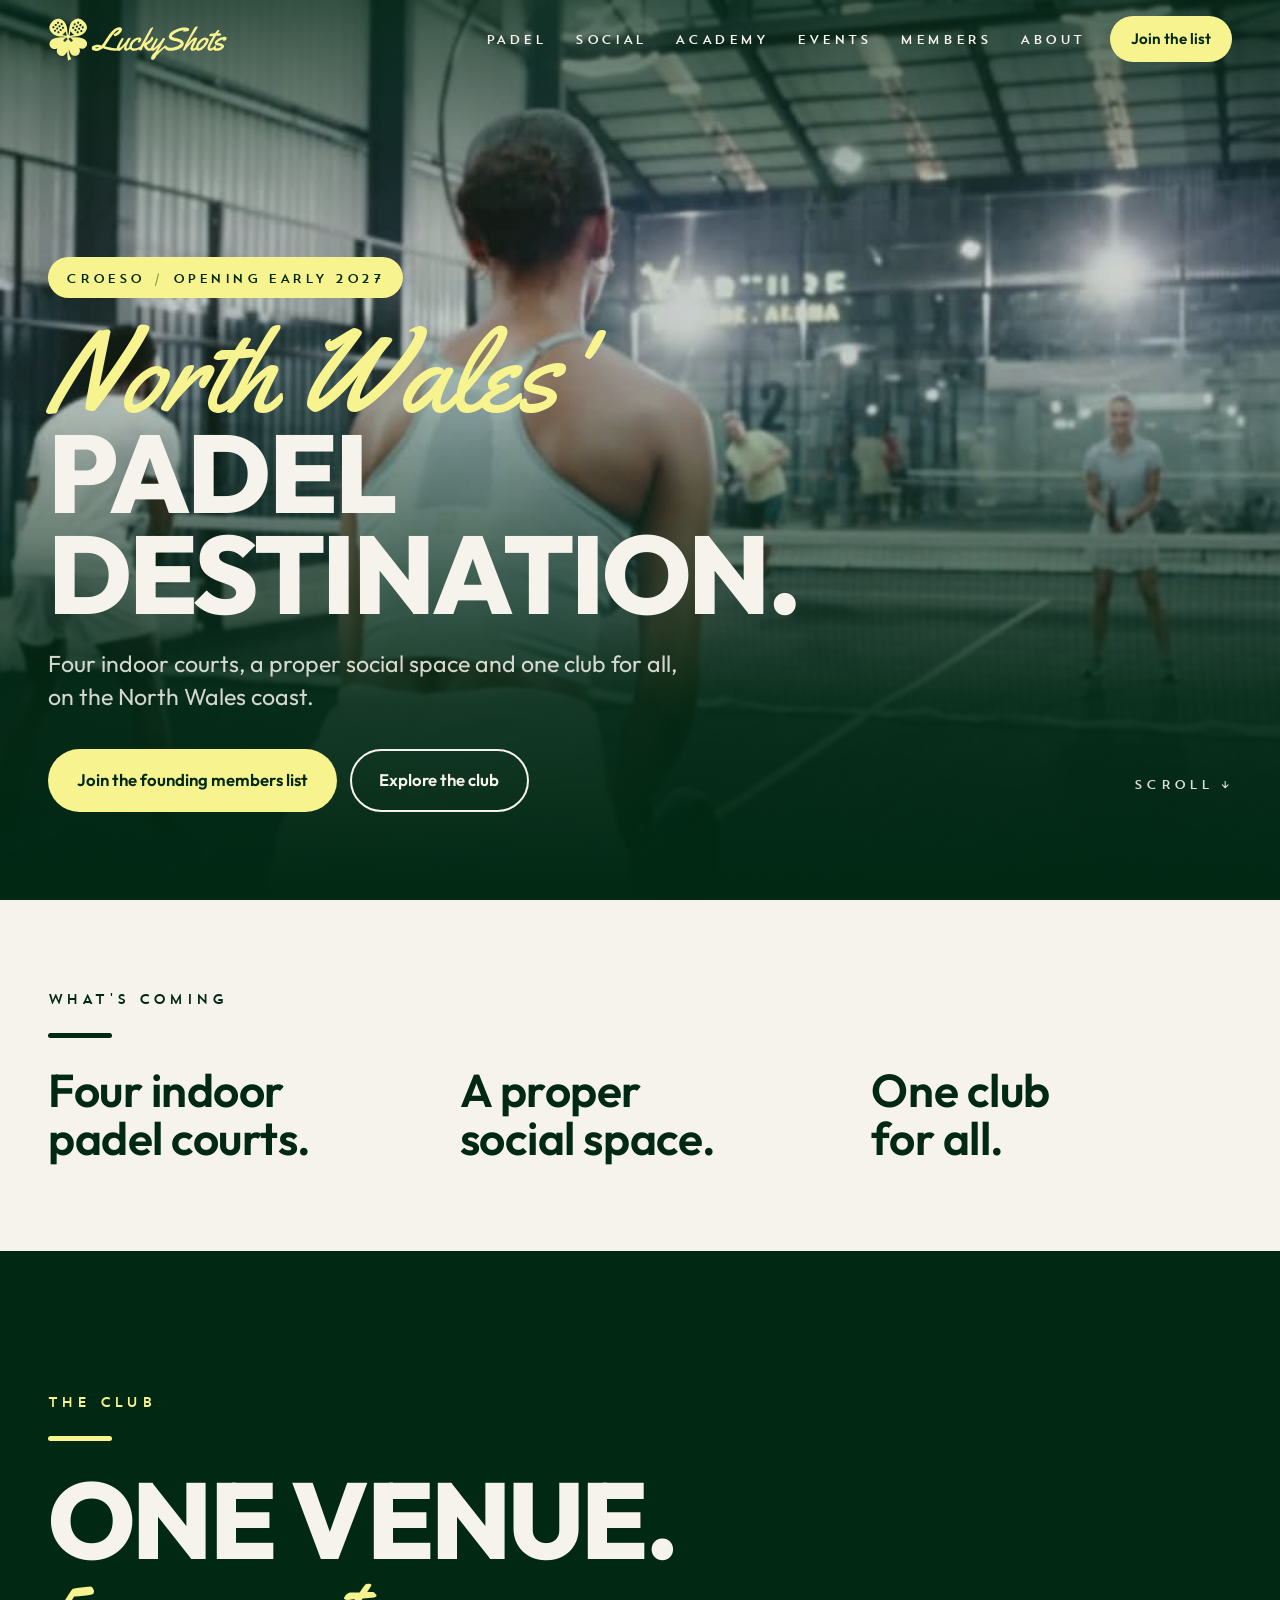
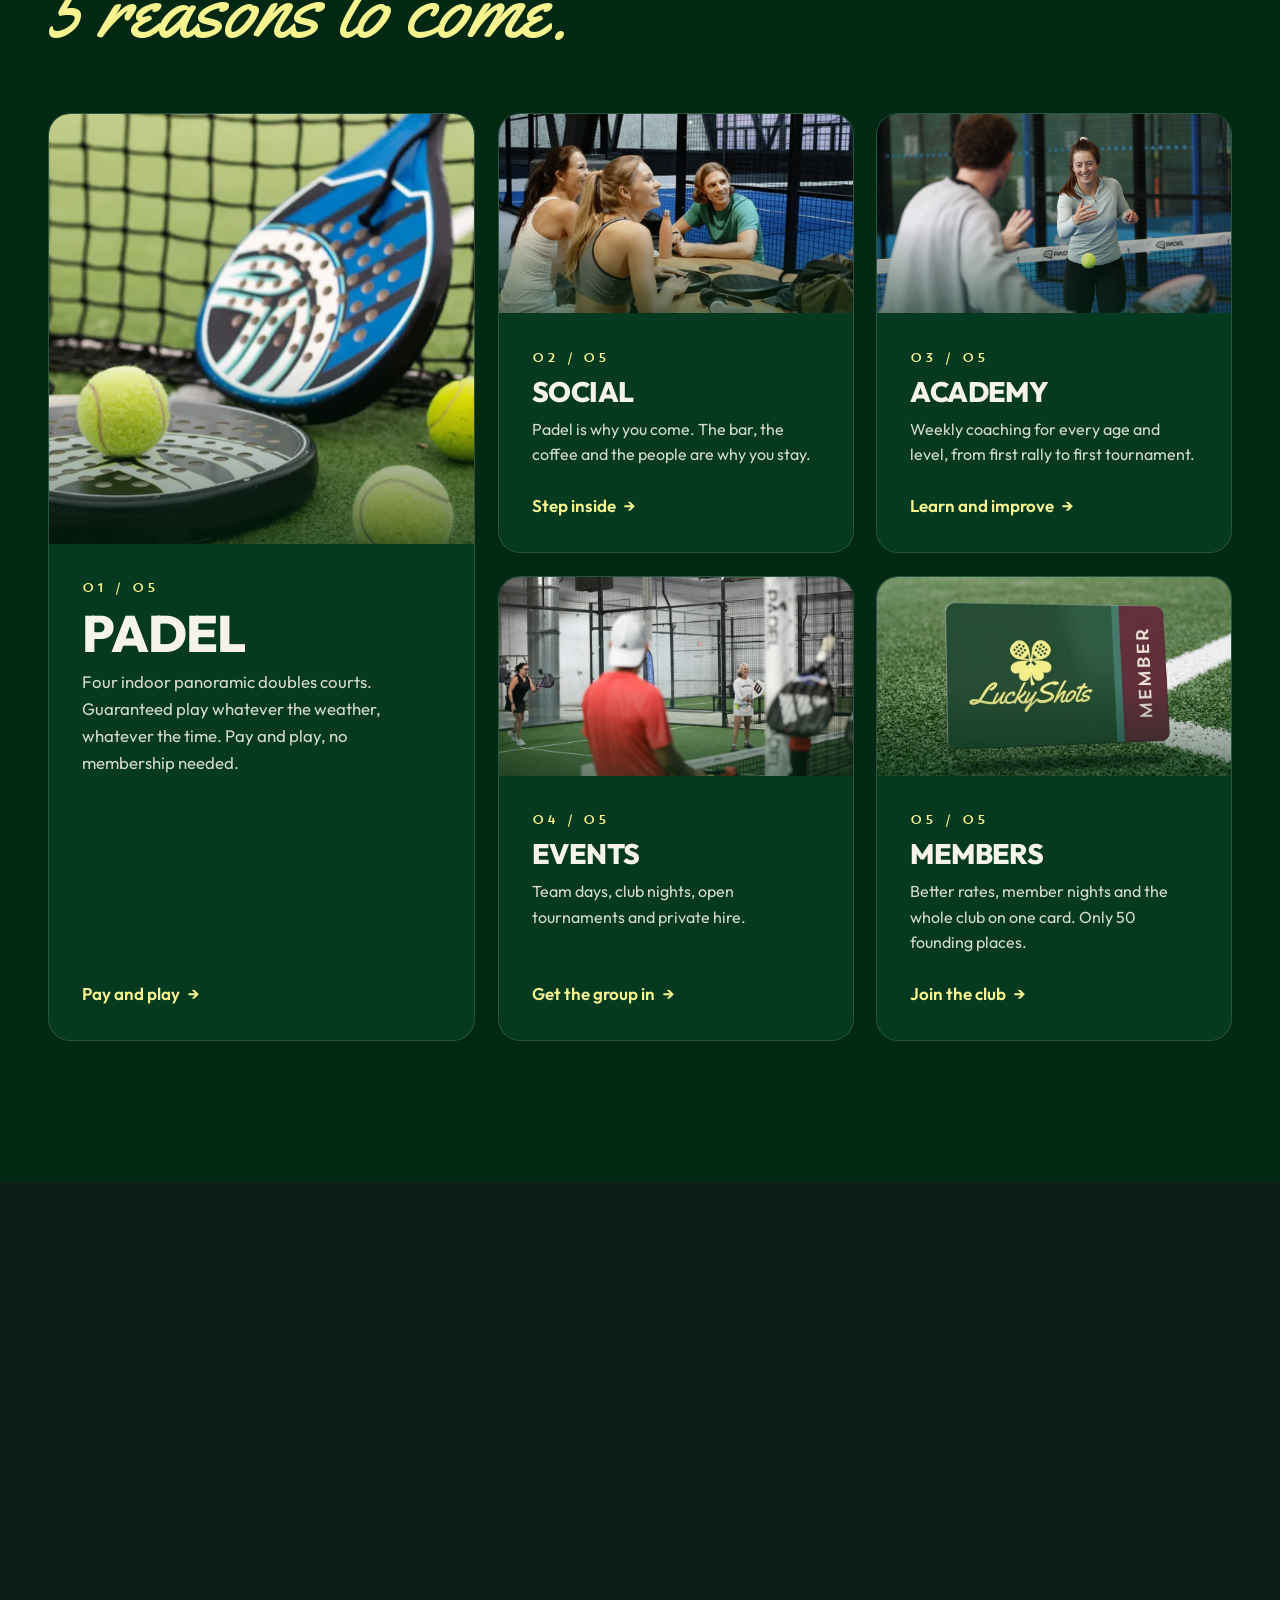
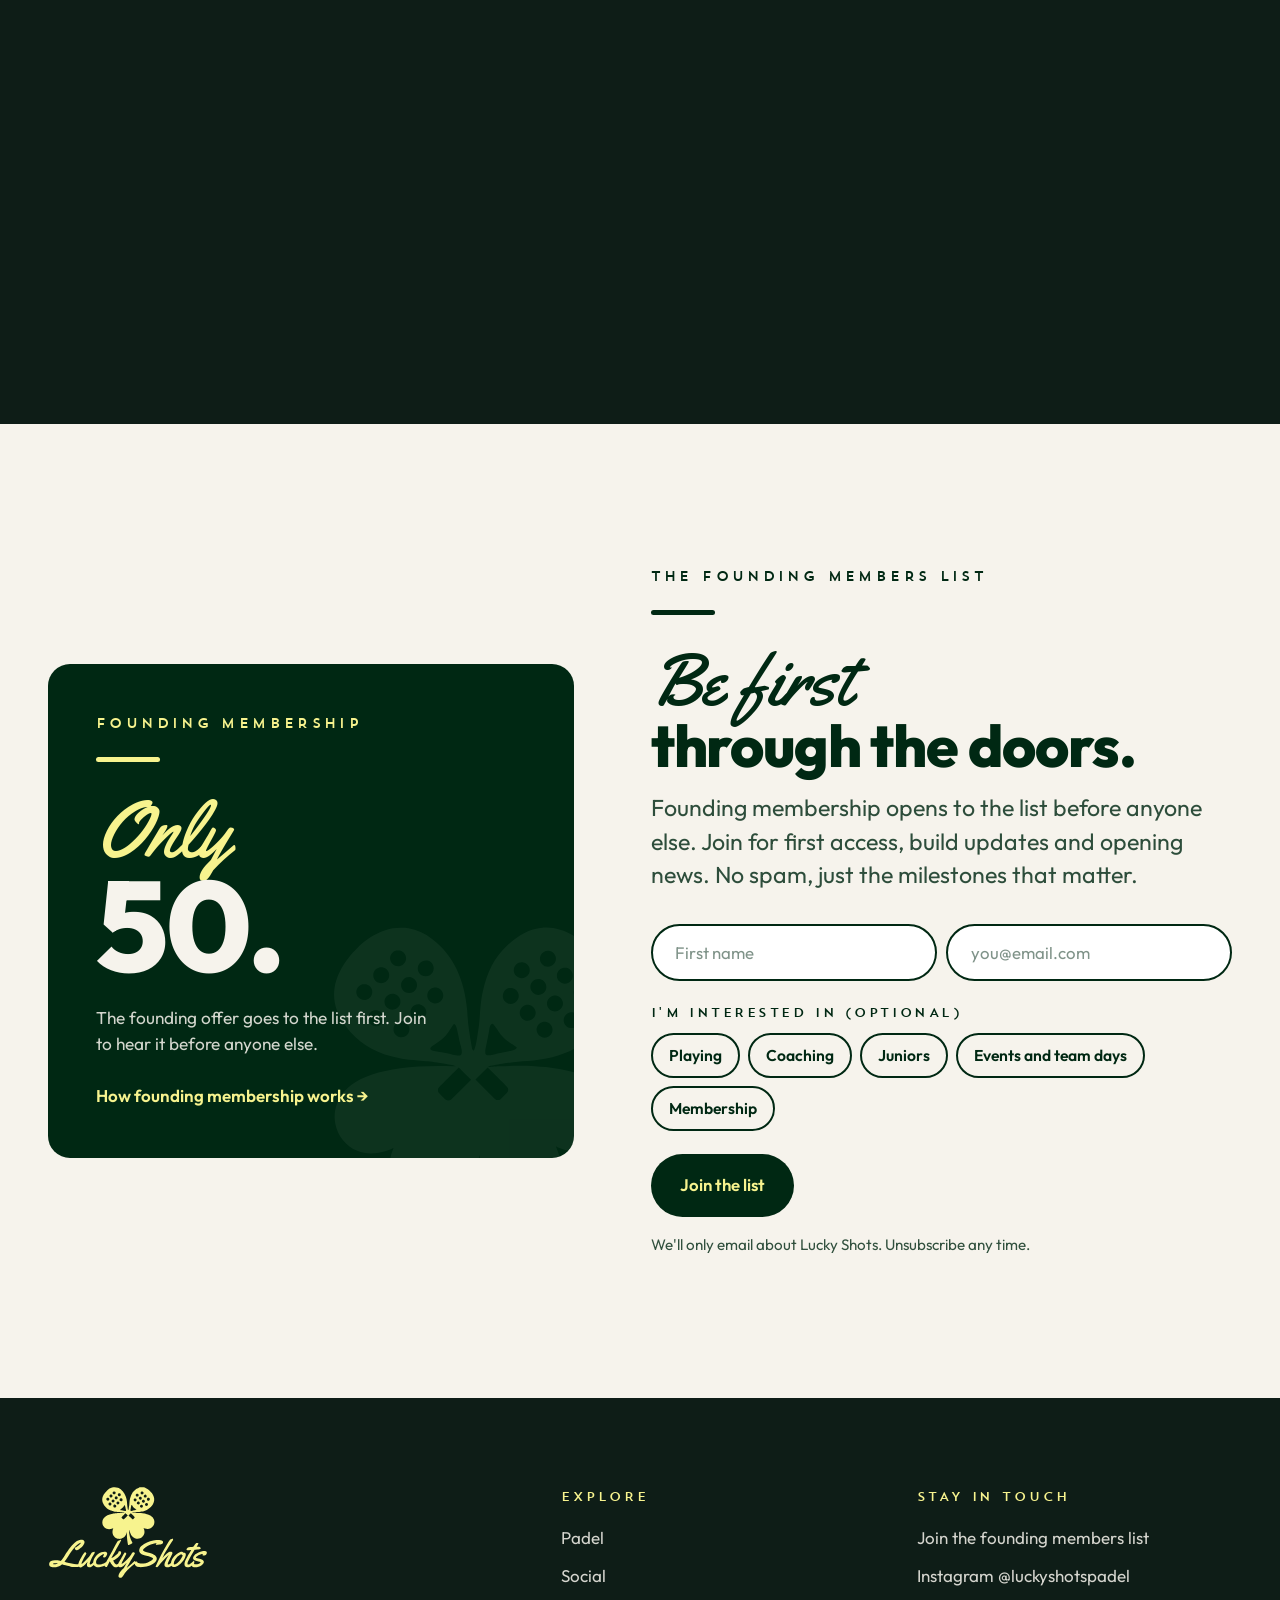
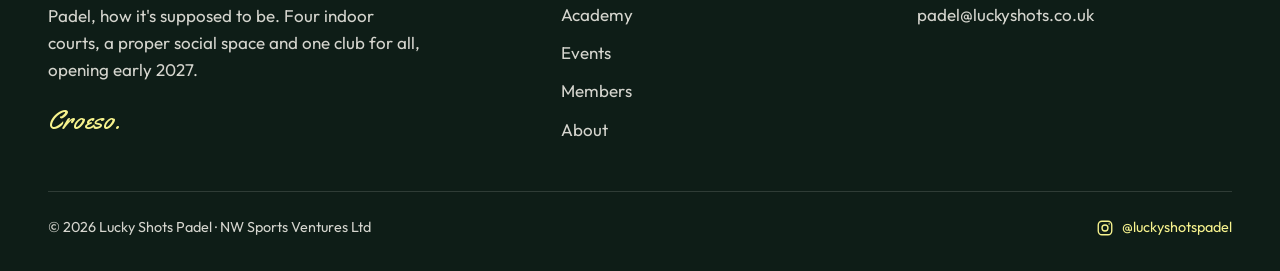
==== commit 97e43de8: "Home hero: "North Wales' padel destination." Co-Authored-By: Claude Opus 5.5 <noreply@anthropic.com>" ====
--- a/index.html
+++ b/index.html
@@ -49,7 +49,7 @@
       <video class="hero-video" muted loop playsinline preload="none" poster="assets/posters/hero_video.jpg" data-src="assets/hero_video.mp4" aria-hidden="true"></video>
       <div class="wrap hero-inner">
         <span class="chip anim d1"><span lang="cy">Croeso</span> <span class="sep">/</span> Opening early 2027</span>
-        <h1 class="display anim d2"><span class="script script-xl">Padel,</span>how it's supposed to be.</h1>
+        <h1 class="display anim d2"><span class="script script-xl">North Wales'</span>padel destination.</h1>
         <div class="hero-foot anim d3">
           <div>
             <p class="lead">Four indoor courts, a proper social space and one club for all, on the North Wales coast.</p>
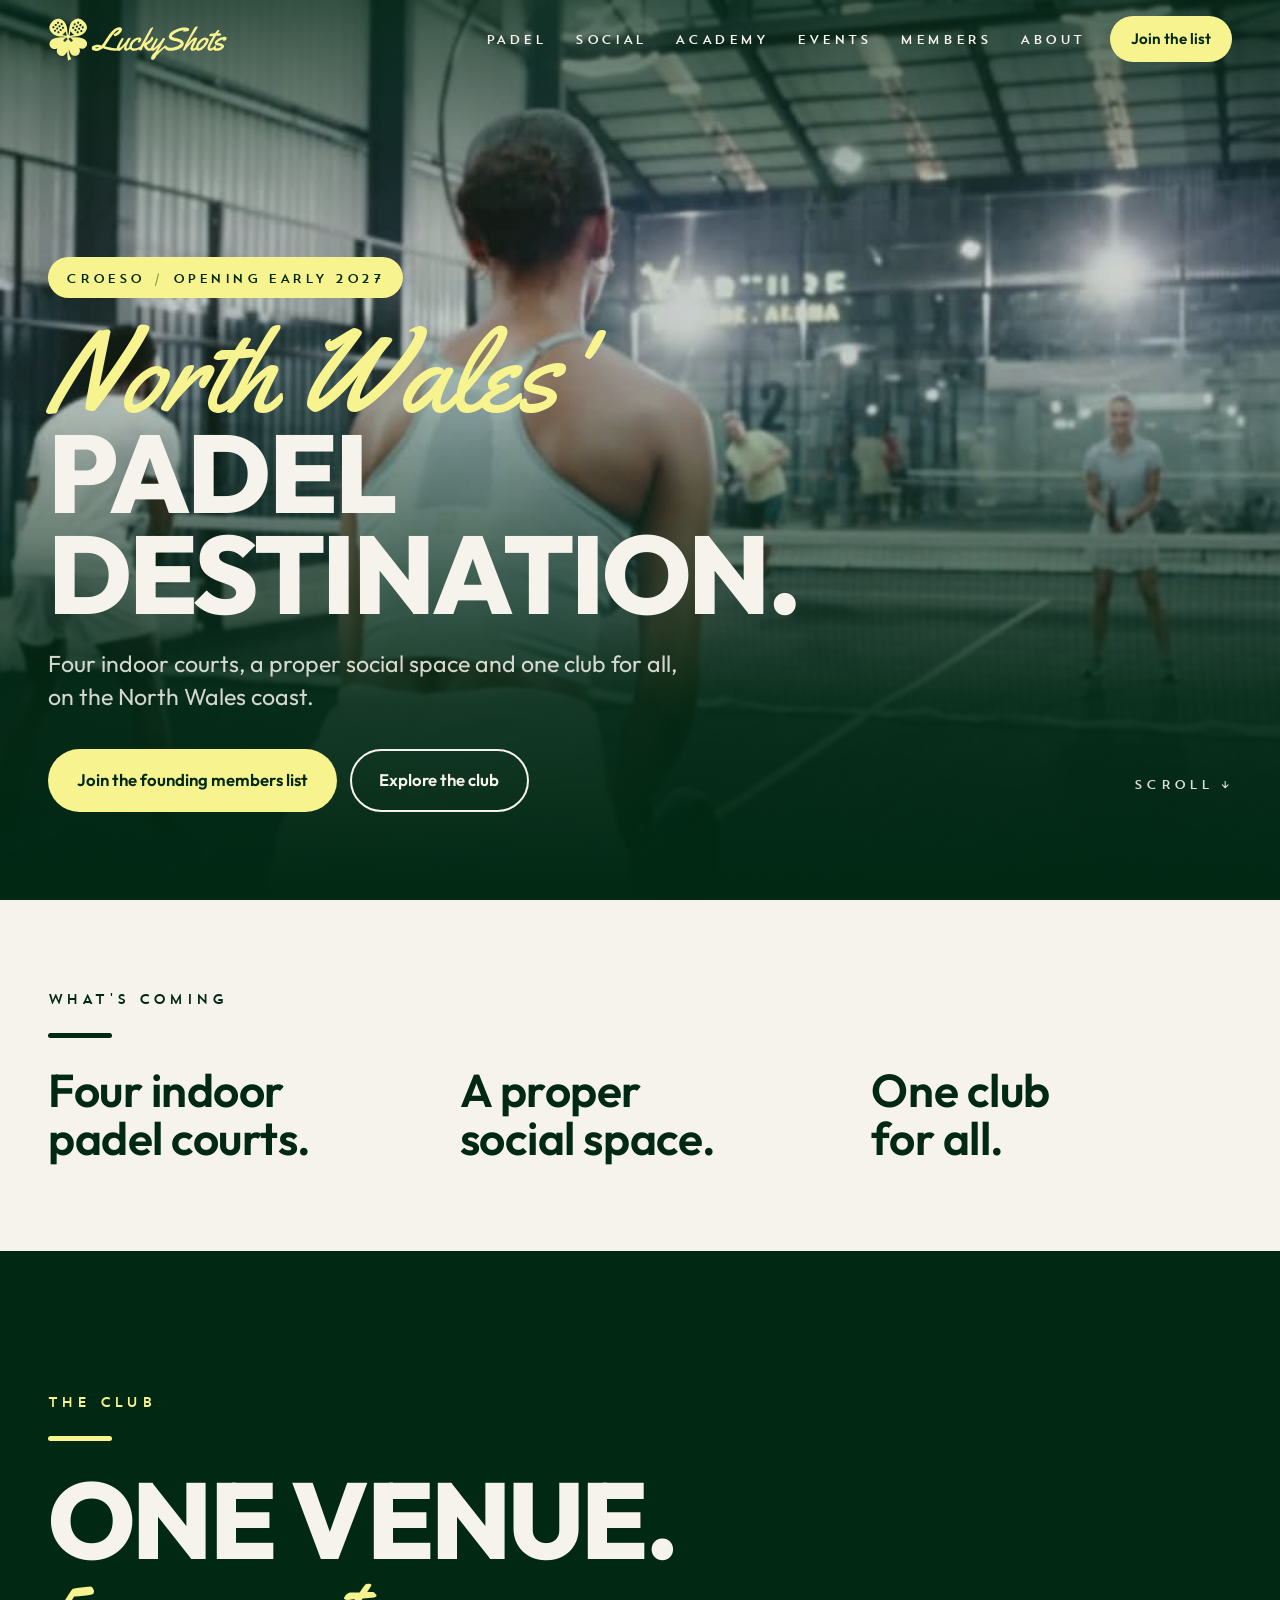
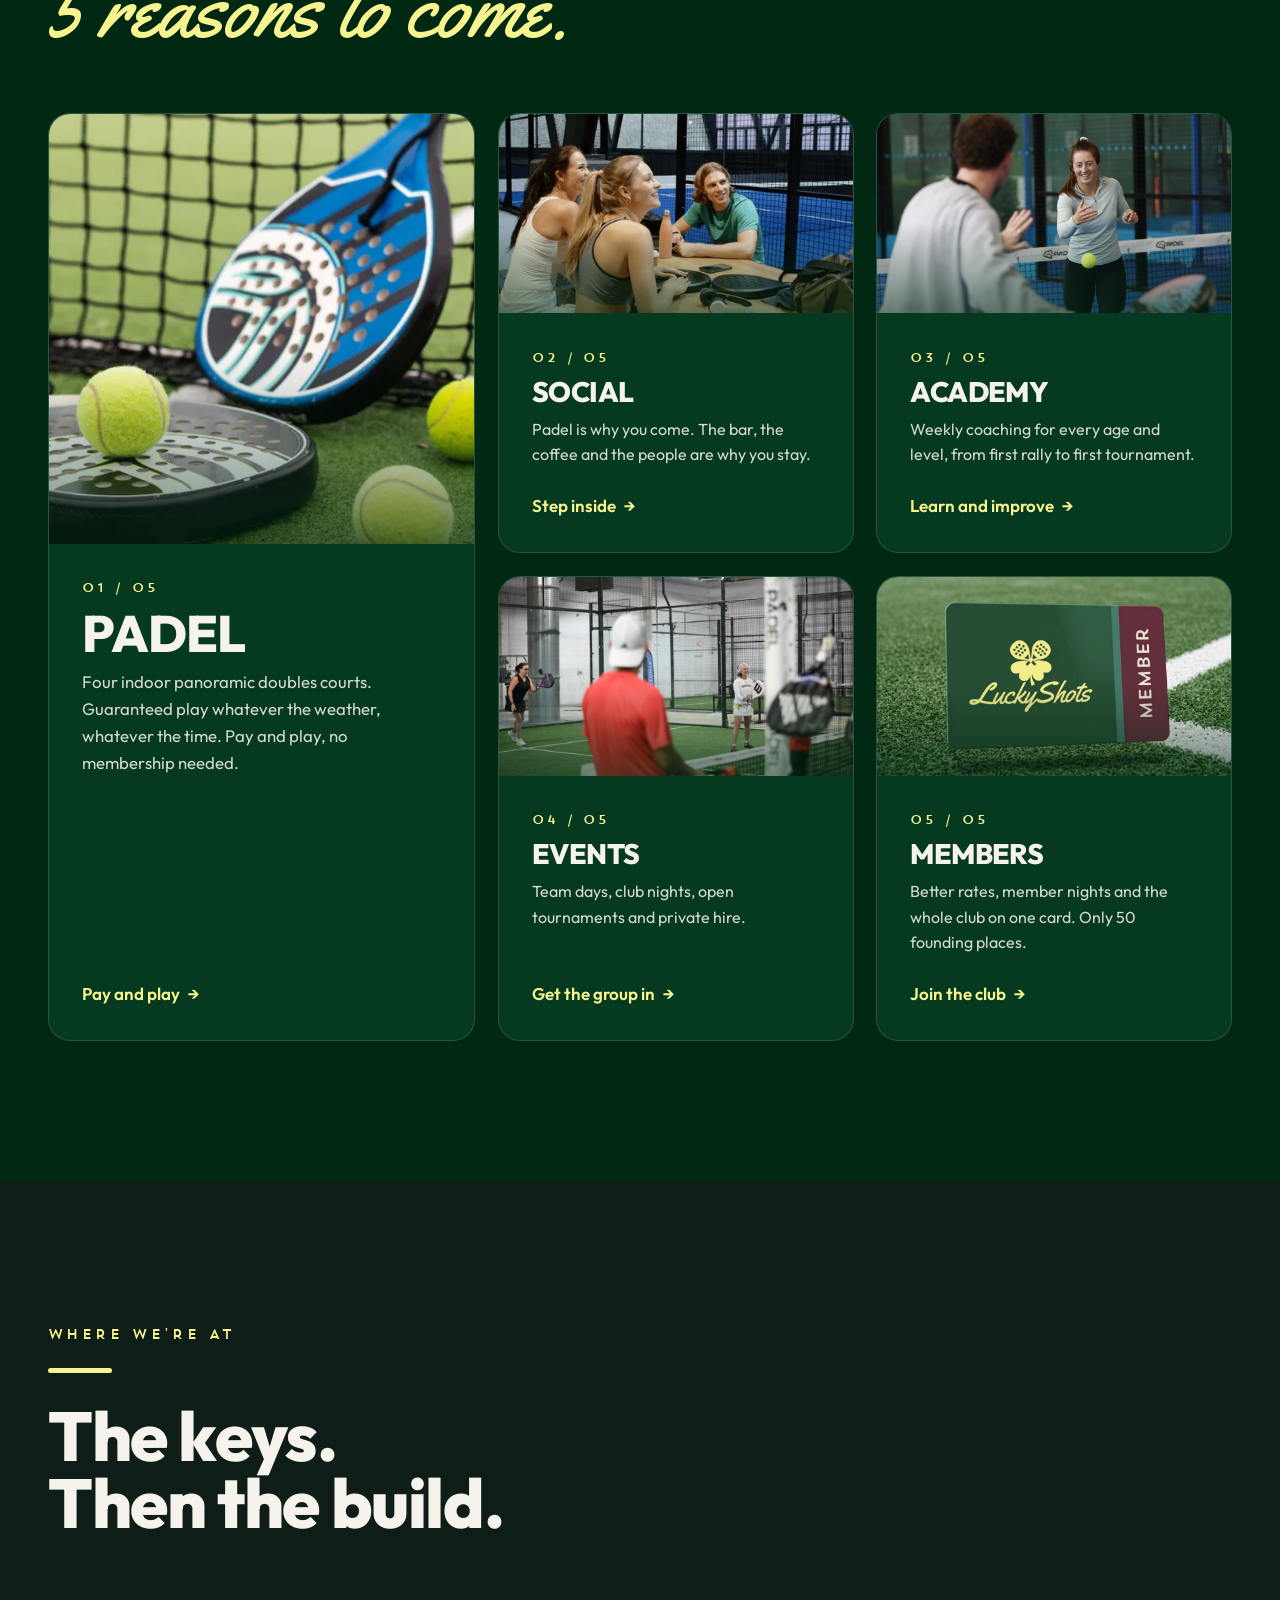
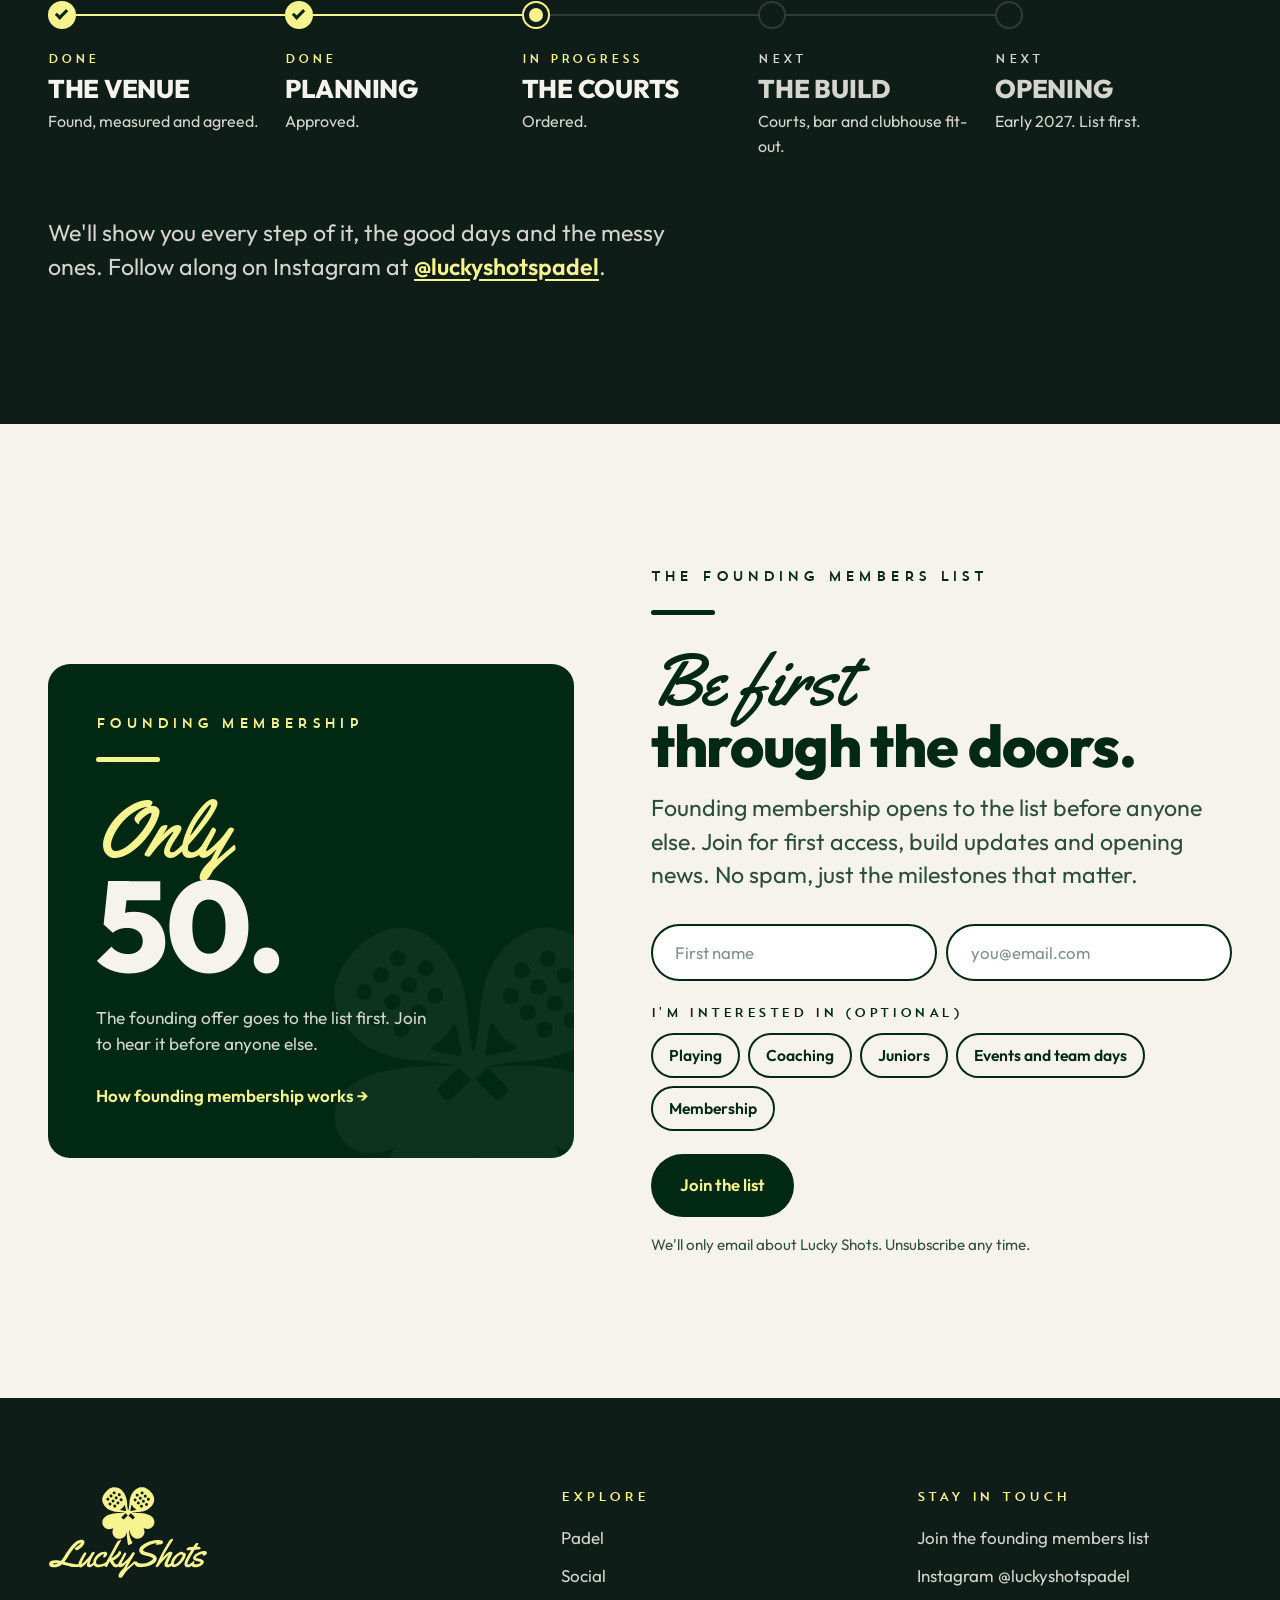
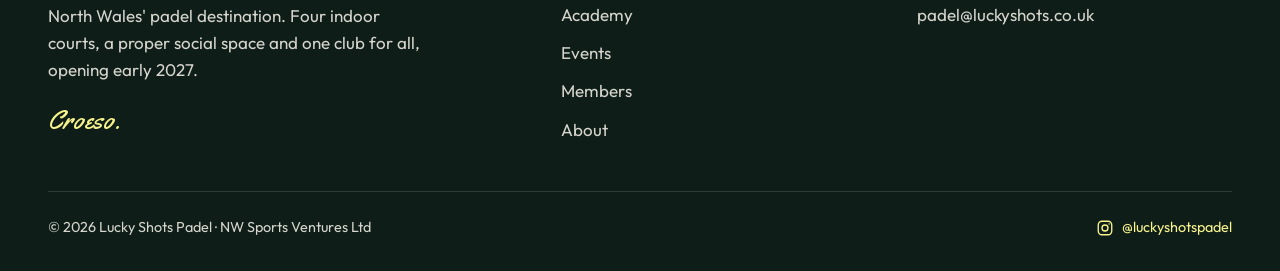
==== commit 745bead5: "Retire "Padel, how it's supposed to be." from the site Footer, page title, meta and share descriptio" ====
--- a/index.html
+++ b/index.html
@@ -3,10 +3,10 @@
 <head>
   <meta charset="UTF-8" />
   <meta name="viewport" content="width=device-width, initial-scale=1" />
-  <title>Lucky Shots Padel | Padel, how it's supposed to be · North Wales, opening 2027</title>
-  <meta name="description" content="Lucky Shots Padel: padel, how it's supposed to be. Four indoor courts, a proper social space and one club for all in North Wales. Opening early 2027. Only 50 founding memberships." />
+  <title>Lucky Shots Padel | North Wales' padel destination · Colwyn Bay, opening 2027</title>
+  <meta name="description" content="Lucky Shots Padel: North Wales' padel destination. Four indoor courts, a proper social space and one club for all in Colwyn Bay. Opening early 2027. Only 50 founding memberships." />
 
-  <meta property="og:title" content="Lucky Shots Padel | Padel, how it's supposed to be" />
+  <meta property="og:title" content="Lucky Shots Padel | North Wales' padel destination" />
   <meta property="og:description" content="Four indoor padel courts, a proper social space and one club for all in North Wales. Opening early 2027." />
   <meta property="og:type" content="website" />
   <meta property="og:image" content="assets/favicon-512.png" />
@@ -25,7 +25,7 @@
     "@context": "https://schema.org",
     "@type": "SportsActivityLocation",
     "name": "Lucky Shots Padel",
-    "description": "Padel, how it's supposed to be. Four indoor padel courts, a bar and social space coming to North Wales in 2027.",
+    "description": "North Wales' padel destination. Four indoor padel courts, a bar and social space coming to North Wales in 2027.",
     "url": "https://luckyshots.co.uk",
     "sport": "Padel",
     "areaServed": "Colwyn Bay, North Wales",
